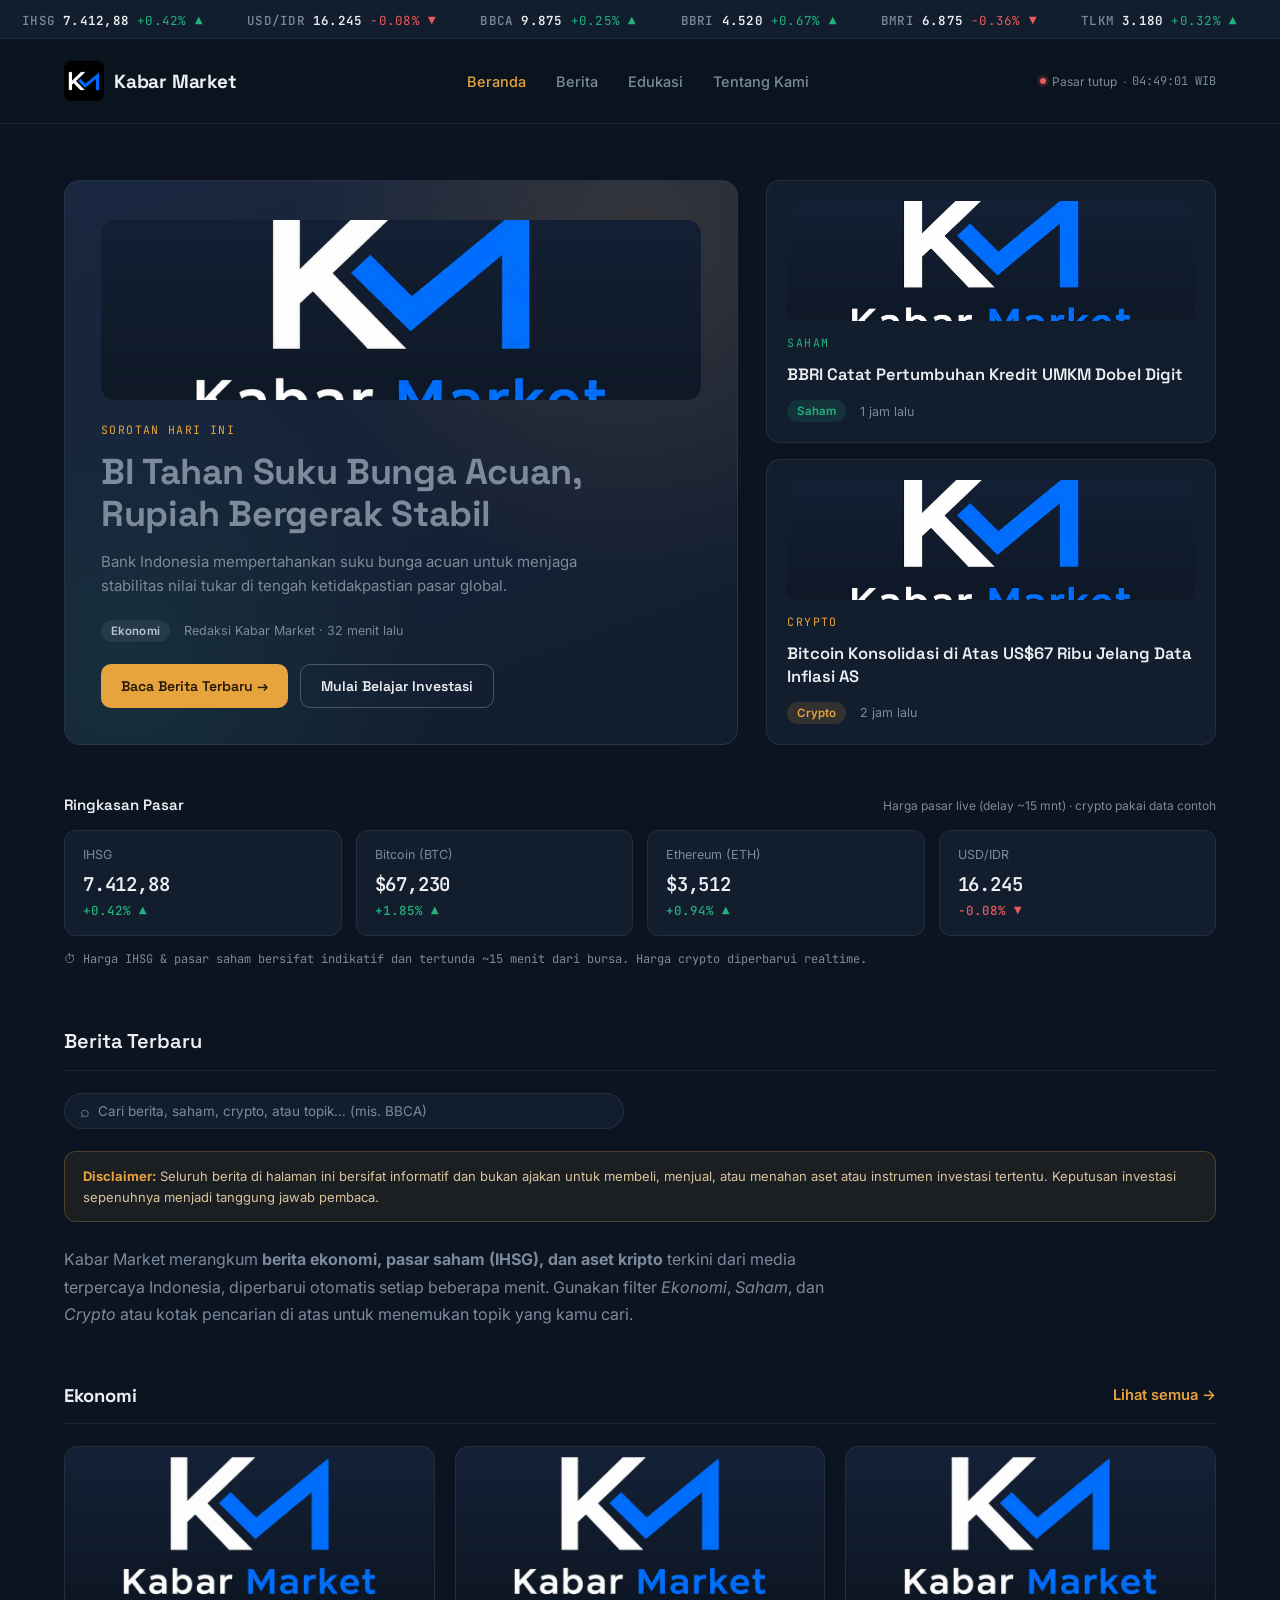
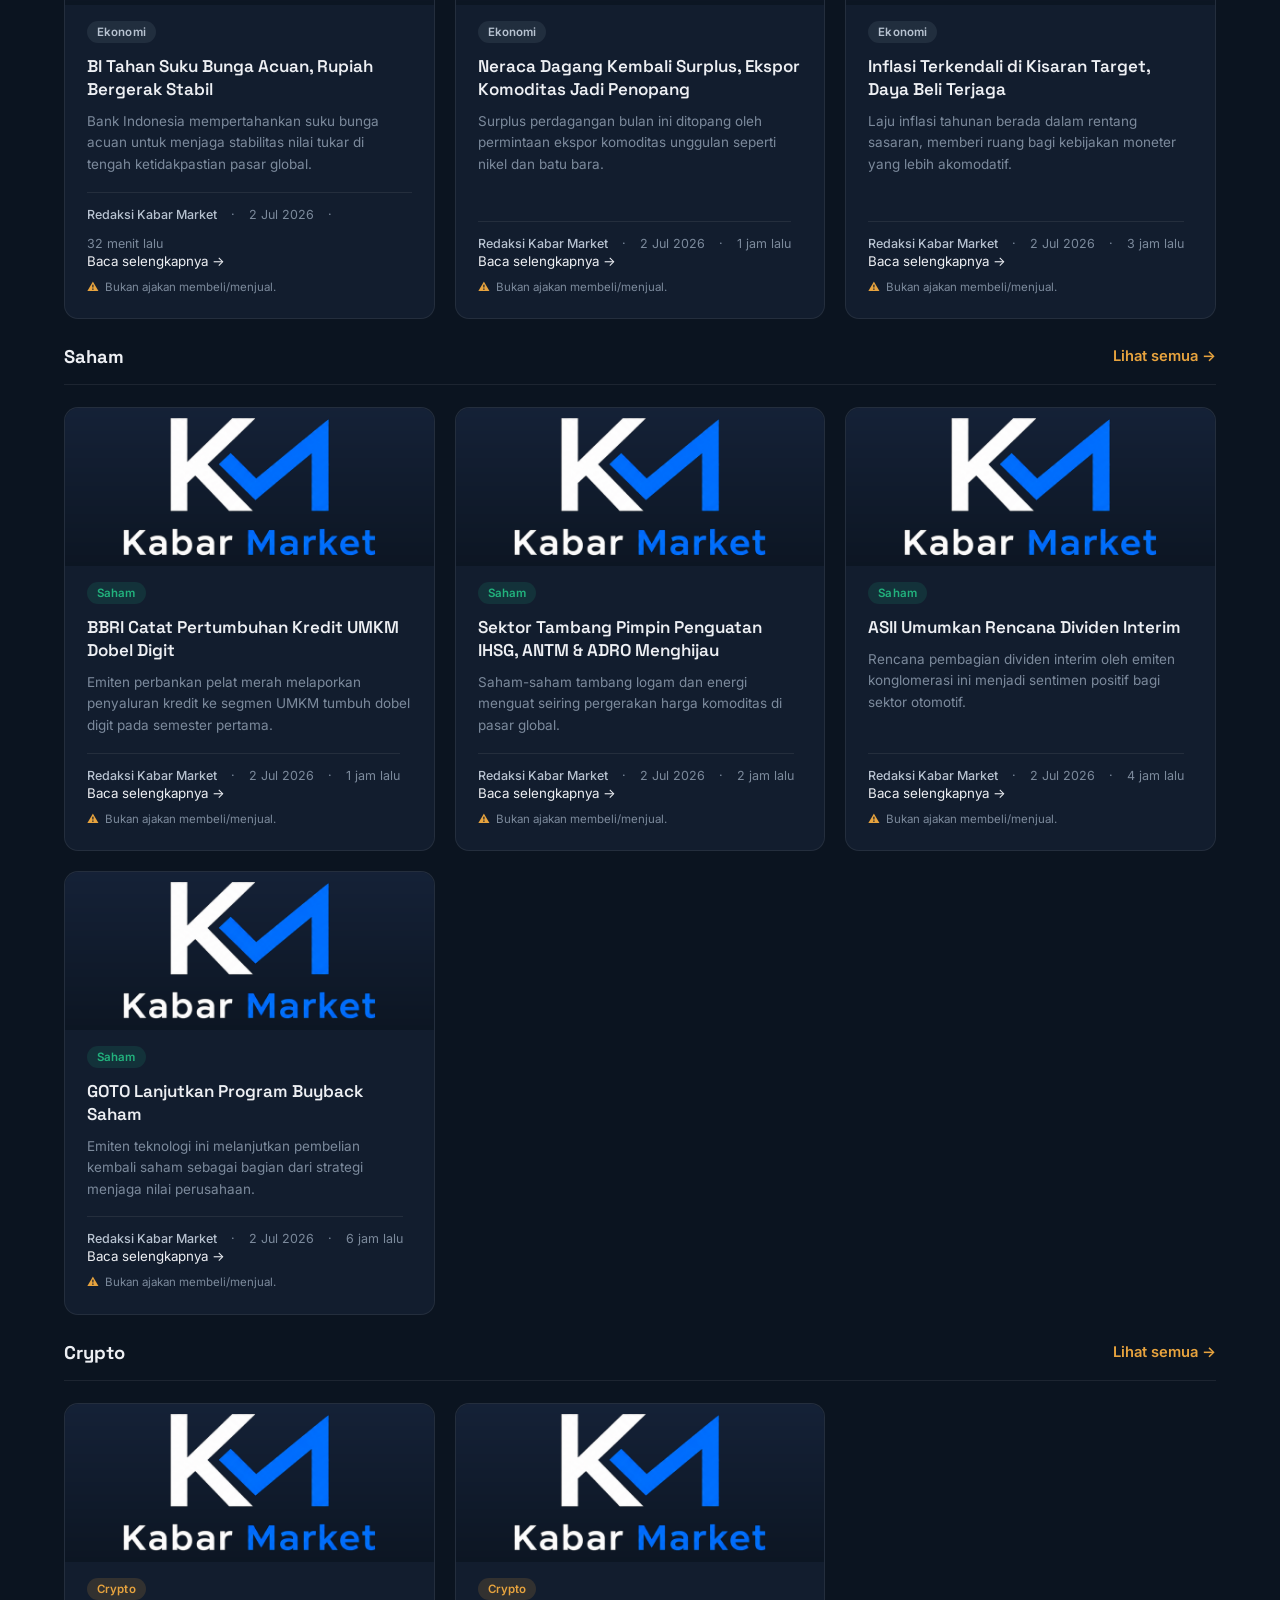
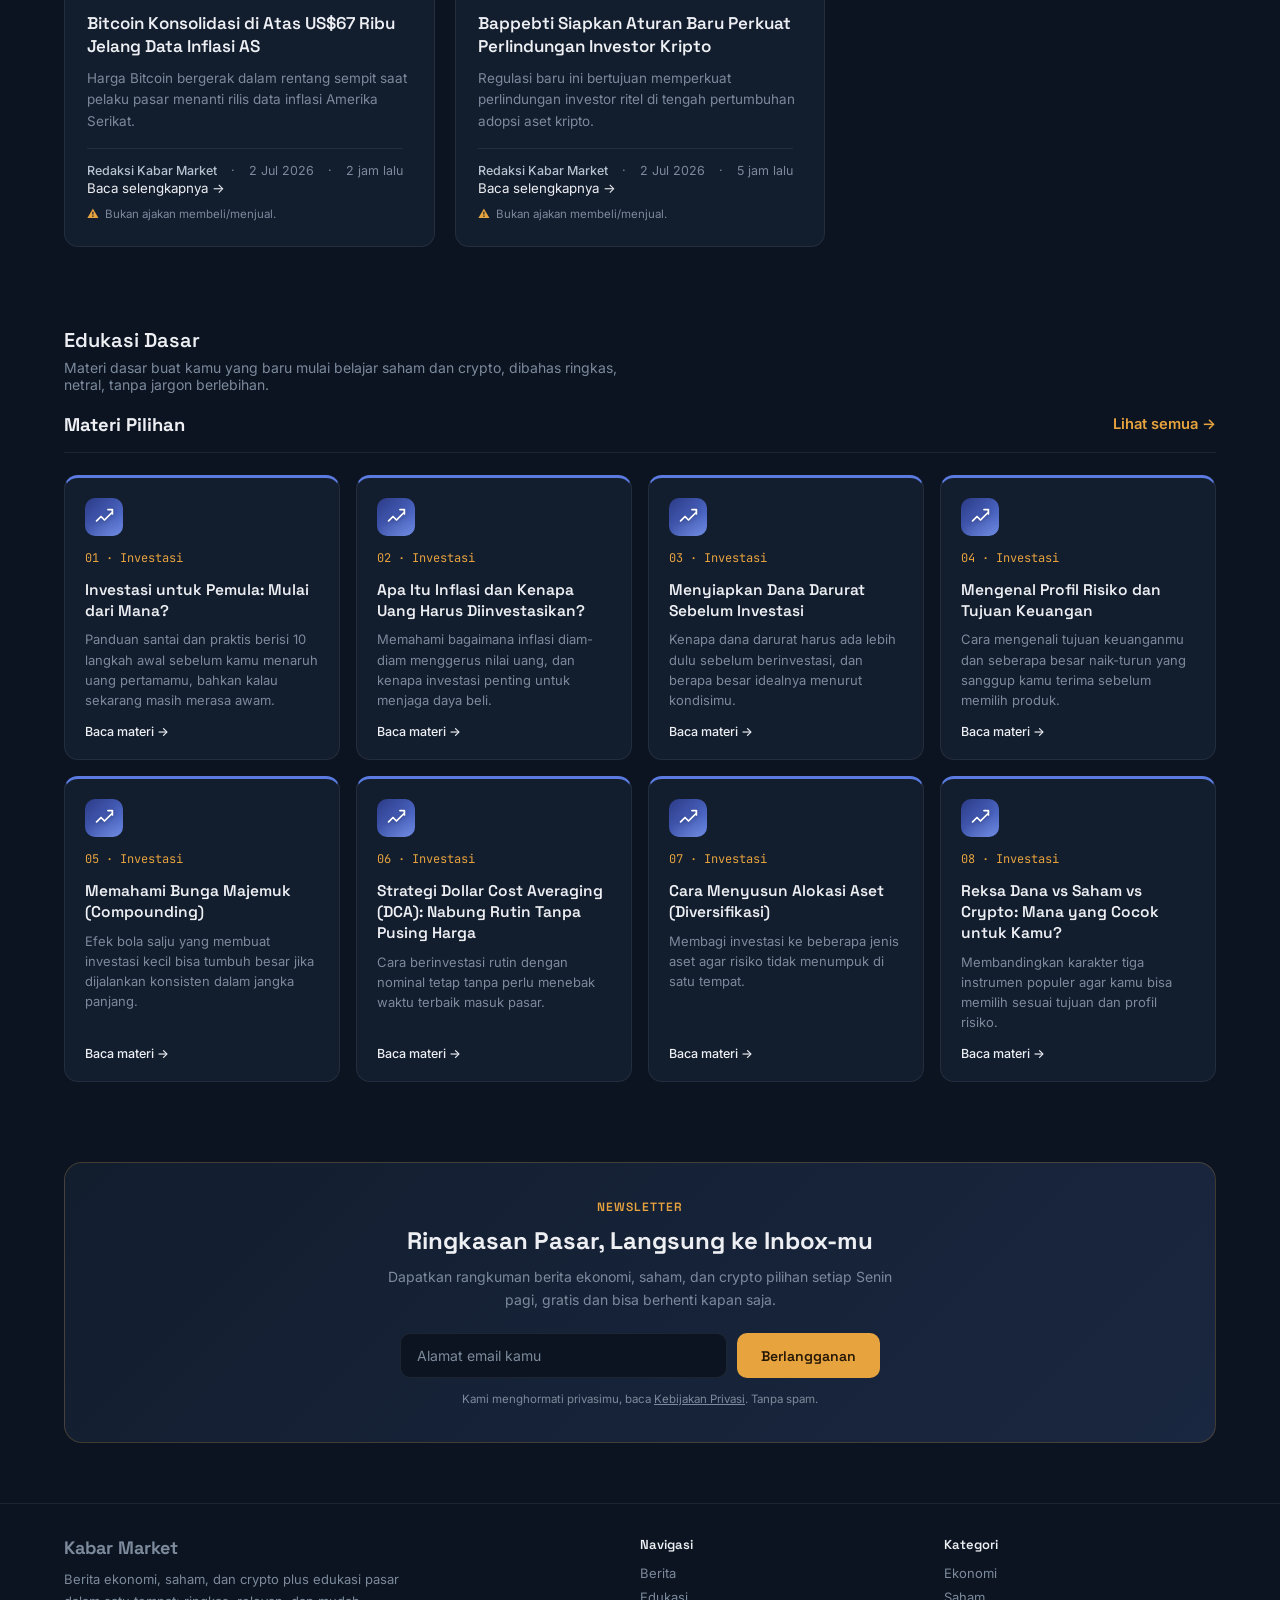
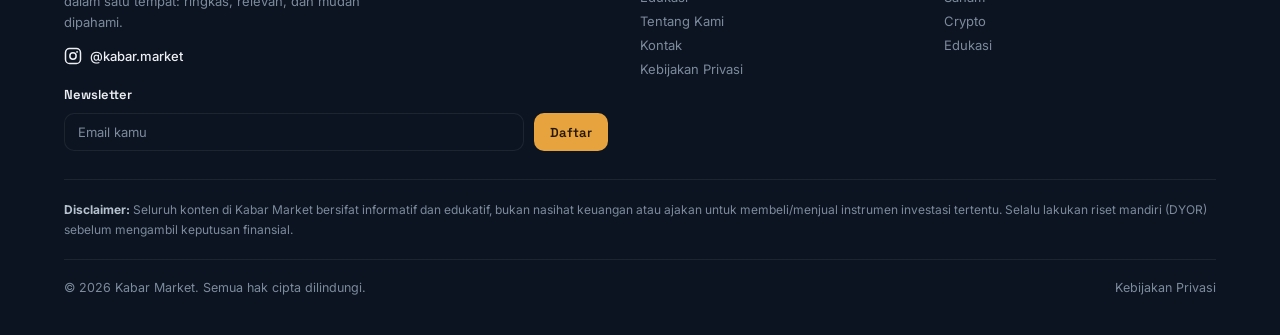
==== index.html @ 1f272394 "Add files via upload" ====
<!DOCTYPE html>
<html lang="id">
<head>
<meta charset="UTF-8">
<meta name="viewport" content="width=device-width, initial-scale=1.0">
<title>Kabar Market: Ekonomi, Saham & Crypto</title>
<meta name="description" content="Kabar Market menyajikan berita ekonomi, saham, dan crypto serta edukasi pasar secara ringkas, relevan, dan mudah dipahami dalam satu tempat.">
<meta name="author" content="Kabar Market">
<meta name="keywords" content="berita ekonomi, saham, crypto, IHSG, bitcoin, investasi, edukasi pasar">
<meta property="og:title" content="Kabar Market: Ekonomi, Saham & Crypto">
<meta property="og:description" content="Berita ekonomi, saham, dan crypto plus edukasi pasar yang ringkas dan mudah dipahami.">
<meta property="og:type" content="website">
<meta property="og:site_name" content="Kabar Market">
<meta property="og:locale" content="id_ID">
<meta property="og:url" content="https://kabarmarket.web.id/">
<meta property="og:image" content="https://kabarmarket.web.id/og-image.png">
<meta property="og:image:width" content="1200">
<meta property="og:image:height" content="630">
<meta property="og:image:alt" content="Kabar Market: Ekonomi, Saham & Crypto">
<meta name="twitter:card" content="summary_large_image">
<meta name="twitter:title" content="Kabar Market: Ekonomi, Saham & Crypto">
<meta name="twitter:description" content="Berita ekonomi, saham, dan crypto plus edukasi pasar yang ringkas dan mudah dipahami.">
<meta name="twitter:image" content="https://kabarmarket.web.id/og-image.png">
<meta name="theme-color" content="#0B1420">
<meta name="robots" content="index, follow">
<link rel="canonical" href="https://kabarmarket.web.id/">
<link rel="alternate" type="application/rss+xml" title="Kabar Market — Berita Ekonomi, Saham & Crypto" href="https://kabarmarket.web.id/feed.xml">
<link rel="apple-touch-icon" href="https://kabarmarket.web.id/logo-km.png?v=2">
<script type="application/ld+json">
{
  "@context": "https://schema.org",
  "@graph": [
    {
      "@type": "NewsMediaOrganization",
      "@id": "https://kabarmarket.web.id/#org",
      "name": "Kabar Market",
      "url": "https://kabarmarket.web.id/",
      "logo": {
        "@type": "ImageObject",
        "url": "https://kabarmarket.web.id/logo-km.png",
        "width": 512,
        "height": 512
      },
      "email": "kabarmarket1@gmail.com",
      "sameAs": ["https://www.instagram.com/kabar.market"]
    },
    {
      "@type": "WebSite",
      "@id": "https://kabarmarket.web.id/#website",
      "url": "https://kabarmarket.web.id/",
      "name": "Kabar Market",
      "description": "Berita ekonomi, saham, dan crypto serta edukasi pasar secara ringkas dan mudah dipahami.",
      "inLanguage": "id-ID",
      "publisher": { "@id": "https://kabarmarket.web.id/#org" },
      "potentialAction": {
        "@type": "SearchAction",
        "target": { "@type": "EntryPoint", "urlTemplate": "https://kabarmarket.web.id/?q={search_term_string}#berita" },
        "query-input": "required name=search_term_string"
      }
    }
  ]
}
</script>
<link rel="icon" type="image/png" href="[data-uri]">
<link rel="preconnect" href="https://fonts.googleapis.com">
<link href="https://fonts.googleapis.com/css2?family=Space+Grotesk:wght@500;600;700&family=Inter:wght@400;500;600;700&family=JetBrains+Mono:wght@400;500;600&display=swap" rel="stylesheet">
<link rel="stylesheet" href="assets/style.css">
</head>
<body>
<div class="ticker-wrap">
  <div class="ticker mono" id="tickerStrip"></div>
</div>

<header class="nav">
  <div class="brand">
    <img alt="Logo Kabar Market" src="assets/logo-header.png?v=2" width="40" height="40" decoding="async">
    Kabar Market
  </div>
    <nav class="links" id="navLinks">
    <a href="index.html" class="active">Beranda</a>
    <a href="berita.html">Berita</a>
    <a href="edukasi.html">Edukasi</a>
    <a href="tentang.html">Tentang Kami</a>
  </nav>
  <div class="time-badge" id="marketBadge"><span class="badge-status"><span class="live is-open" id="marketDot"></span><span id="marketLabel">Pasar buka</span></span><span class="badge-sep"> · </span><span id="clock" class="mono"></span></div>
  <button class="hamburger" id="hamburgerBtn" aria-label="Buka menu" aria-expanded="false"><span></span><span></span><span></span></button>
</header>

<section class="hero">
  <div class="hero-main">
    <div class="hero-main-click" id="heroMainClick">
      <h1 class="visually-hidden">Kabar Ekonomi, Saham &amp; Crypto Terkini</h1>
      <img id="heroMainImg" class="hero-main-img" alt="" style="display:none;">
      <span class="eyebrow">Sorotan Hari Ini</span>
      <p id="heroMainTitle" class="hero-lead">Rupiah Menguat Tipis, Investor Tunggu Sinyal Suku Bunga Acuan</p>
      <p id="heroMainDesc">Nilai tukar rupiah bergerak stabil menjelang pengumuman kebijakan moneter minggu depan, sementara pelaku pasar mulai memindahkan portofolio ke sektor perbankan dan energi.</p>
      <div class="meta-row">
        <span class="pill ekonomi" id="heroMainPill">Ekonomi</span>
        <span id="heroMainMeta">Oleh Redaksi Kabar Market · 4 menit baca</span>
      </div>
    </div>
    <div class="hero-cta">
      <a href="#berita" class="cta-primary">Baca Berita Terbaru →</a>
      <a href="#edukasi" class="cta-secondary">Mulai Belajar Investasi</a>
    </div>
  </div>
  <div class="hero-side">
    <div class="side-card" id="heroSide0">
      <img id="heroSide0Img" class="side-img" alt="" loading="lazy" decoding="async" style="display:none;">
      <div>
        <span class="eyebrow" id="heroSide0Eyebrow" style="color:var(--gain);">Saham</span>
        <h3 id="heroSide0Title">Emiten Perbankan Jumbo Catat Laba Bersih Naik 18% di Kuartal Ini</h3>
      </div>
      <div class="meta-row"><span class="pill saham" id="heroSide0Pill">Saham</span><span id="heroSide0Time">2 jam lalu</span></div>
    </div>
    <div class="side-card" id="heroSide1">
      <img id="heroSide1Img" class="side-img" alt="" loading="lazy" decoding="async" style="display:none;">
      <div>
        <span class="eyebrow" id="heroSide1Eyebrow">Crypto</span>
        <h3 id="heroSide1Title">Bitcoin Konsolidasi di Atas Level Psikologis, Altcoin Ikut Menghijau</h3>
      </div>
      <div class="meta-row"><span class="pill crypto" id="heroSide1Pill">Crypto</span><span id="heroSide1Time">5 jam lalu</span></div>
    </div>
  </div>
</section>


<section class="snapshot">
  <div class="snapshot-head">
    <h2>Ringkasan Pasar</h2>
    <span id="snapNote">Memuat harga terkini…</span>
  </div>
  <div class="snap-grid" id="snapGrid"></div>
  <p style="margin-top:14px; font-size:12px; color:var(--muted); font-family:'JetBrains Mono', monospace; line-height:1.5;">⏱ Harga IHSG &amp; pasar saham bersifat indikatif dan tertunda ~15 menit dari bursa. Harga crypto diperbarui realtime.</p>
</section>


<section class="news" id="berita">
  <div class="news-head"><h2>Berita Terbaru</h2></div>
  <div class="news-toolbar"><div class="search-wrap"><span class="search-ic" aria-hidden="true">⌕</span><input type="text" id="newsSearch" placeholder="Cari berita, saham, crypto, atau topik… (mis. BBCA)" aria-label="Cari berita"></div></div>
  <div class="disclaimer-banner">
    <b>Disclaimer:</b> Seluruh berita di halaman ini bersifat informatif dan bukan ajakan untuk membeli, menjual, atau menahan aset atau instrumen investasi tertentu. Keputusan investasi sepenuhnya menjadi tanggung jawab pembaca.
  </div>
  <p class="news-intro" style="color:var(--muted);max-width:760px;margin:0 0 18px;line-height:1.7;">Kabar Market merangkum <strong>berita ekonomi, pasar saham (IHSG), dan aset kripto</strong> terkini dari media terpercaya Indonesia, diperbarui otomatis setiap beberapa menit. Gunakan filter <em>Ekonomi</em>, <em>Saham</em>, dan <em>Crypto</em> atau kotak pencarian di atas untuk menemukan topik yang kamu cari.</p>
  <noscript>
    <div style="padding:16px;border:1px solid var(--ink-3);border-radius:12px;color:var(--muted);line-height:1.7;">
      Berita terbaru dimuat secara dinamis dan membutuhkan JavaScript. Untuk mengikuti update tanpa membuka situs, berlangganan <a href="https://kabarmarket.web.id/feed.xml" style="color:var(--gold);">RSS feed Kabar Market</a> atau newsletter kami. Kategori yang kami liput: Ekonomi, Saham, dan Crypto.
    </div>
  </noscript>
  <div id="homeSearchResults" class="news-grid" style="display:none"></div>
  <div class="pagination" id="homeSearchPager"></div>
  <div id="homePreviews">
  <div class="preview-sec">
    <div class="news-head"><h3>Ekonomi</h3><a class="see-all" href="ekonomi.html">Lihat semua →</a></div>
    <div class="news-grid" id="previewEkonomi"></div>
  </div>
  <div class="preview-sec">
    <div class="news-head"><h3>Saham</h3><a class="see-all" href="saham.html">Lihat semua →</a></div>
    <div class="news-grid" id="previewSaham"></div>
  </div>
  <div class="preview-sec">
    <div class="news-head"><h3>Crypto</h3><a class="see-all" href="crypto.html">Lihat semua →</a></div>
    <div class="news-grid" id="previewCrypto"></div>
  </div>
  </div>
</section>

<section class="edu" id="edukasi">
  <div class="edu-head"><h2>Edukasi Dasar</h2><p>Materi dasar buat kamu yang baru mulai belajar saham dan crypto, dibahas ringkas, netral, tanpa jargon berlebihan.</p></div>
  <div class="news-head"><h3>Materi Pilihan</h3><a class="see-all" href="edukasi.html">Lihat semua →</a></div>
  <div class="edu-grid" id="eduPreview"></div>
</section>

<section class="newsletter-sec" id="newsletter">
  <div class="nl-card">
    <div class="nl-eyebrow">Newsletter</div>
    <h2>Ringkasan Pasar, Langsung ke Inbox-mu</h2>
    <p class="nl-sub">Dapatkan rangkuman berita ekonomi, saham, dan crypto pilihan setiap Senin pagi, gratis dan bisa berhenti kapan saja.</p>
    <form class="nl-form" action="https://cda88ff4.sibforms.com/serve/[base64]" method="post" novalidate>
      <input type="text" name="email_address_check" value="" style="display:none" tabindex="-1" autocomplete="off">
      <input type="hidden" name="locale" value="en">
      <input class="nl-input" type="email" name="EMAIL" placeholder="Alamat email kamu" aria-label="Alamat email" required>
      <button class="nl-btn" type="submit">Berlangganan</button>
    </form>
    <div class="nl-msg" role="status"></div>
    <p class="nl-note">Kami menghormati privasimu, baca <a href="#" class="open-privacy" style="color:var(--muted);text-decoration:underline;">Kebijakan Privasi</a>. Tanpa spam.</p>
  </div>
</section>


<footer>
  <div class="footer-grid">
    <div class="footer-brand">
      <div class="footer-name">Kabar Market</div>
      <p>Berita ekonomi, saham, dan crypto plus edukasi pasar dalam satu tempat: ringkas, relevan, dan mudah dipahami.</p>
      <a href="https://instagram.com/kabar.market" target="_blank" rel="noopener" class="footer-ig" aria-label="Instagram Kabar Market">
        <svg viewBox="0 0 24 24" width="18" height="18" fill="none" stroke="currentColor" stroke-width="2" stroke-linecap="round" stroke-linejoin="round" aria-hidden="true">
          <rect x="2" y="2" width="20" height="20" rx="5.5"></rect>
          <circle cx="12" cy="12" r="4.2"></circle>
          <circle cx="17.4" cy="6.6" r="1.2" fill="currentColor" stroke="none"></circle>
        </svg>
        @kabar.market
      </a>
      <div class="footer-nl">
        <h4>Newsletter</h4>
        <form class="nl-form" action="https://cda88ff4.sibforms.com/serve/[base64]" method="post" novalidate>
      <input type="text" name="email_address_check" value="" style="display:none" tabindex="-1" autocomplete="off">
      <input type="hidden" name="locale" value="en">
          <input class="nl-input" type="email" name="EMAIL" placeholder="Email kamu" aria-label="Alamat email" required>
          <button class="nl-btn" type="submit">Daftar</button>
        </form>
        <div class="nl-msg" role="status"></div>
      </div>
    </div>
    <div class="footer-col">
      <h4>Navigasi</h4>
      <a href="index.html">Berita</a>
      <a href="edukasi.html">Edukasi</a>
      <a href="tentang.html">Tentang Kami</a>
      <a href="mailto:kabarmarket1@gmail.com">Kontak</a>
      <a href="#" class="open-privacy">Kebijakan Privasi</a>
    </div>
    <div class="footer-col">
      <h4>Kategori</h4>
      <a href="ekonomi.html">Ekonomi</a>
      <a href="saham.html">Saham</a>
      <a href="crypto.html">Crypto</a>
      <a href="edukasi.html">Edukasi</a>
    </div>
  </div>
  <div class="footer-disclaimer">
    <b>Disclaimer:</b> Seluruh konten di Kabar Market bersifat informatif dan edukatif, bukan nasihat keuangan atau ajakan untuk membeli/menjual instrumen investasi tertentu. Selalu lakukan riset mandiri (DYOR) sebelum mengambil keputusan finansial.
  </div>
  <div class="footer-bottom">
    <span>© 2026 Kabar Market. Semua hak cipta dilindungi.</span>
    <a href="#" class="open-privacy" style="color:var(--muted);text-decoration:none;">Kebijakan Privasi</a>
  </div>
</footer>

<div class="modal-overlay" id="newsModal">
  <div class="modal-box">
    <button class="modal-close" id="newsModalClose" aria-label="Tutup">✕</button>
    <span class="pill" id="newsModalPill"></span>
    <h2 id="newsModalTitle"></h2>
    <div class="news-modal-meta mono" id="newsModalMeta"></div>
    <img id="newsModalImg" class="news-modal-img" alt="" loading="lazy" decoding="async" style="display:none;">
    <div class="body-text" id="newsModalBody"></div>
    <div class="referral-box" id="newsModalReferral">
      <div class="label">Platform Terkait</div>
      <div class="partner-grid" id="newsPartnerGrid"></div>
      <div class="referral-note">Tautan afiliasi/referral, kami dapat memperoleh komisi jika kamu mendaftar. Bukan rekomendasi atau ajakan investasi.</div>
    </div>

    <div class="nl-modal">
      <div class="nl-title">📩 Suka artikel ini?</div>
      <div class="nl-desc">Berlangganan newsletter Kabar Market: ringkasan pasar pilihan tiap pekan, langsung ke email kamu.</div>
      <form class="nl-form" action="https://cda88ff4.sibforms.com/serve/[base64]" method="post" novalidate>
      <input type="text" name="email_address_check" value="" style="display:none" tabindex="-1" autocomplete="off">
      <input type="hidden" name="locale" value="en">
        <input class="nl-input" type="email" name="EMAIL" placeholder="Alamat email kamu" aria-label="Alamat email" required>
        <button class="nl-btn" type="submit">Berlangganan</button>
      </form>
      <div class="nl-msg" role="status"></div>
    </div>
    <div class="disclaimer-inline" style="margin-top:18px;">
      <span class="mark">⚠</span>
      <span>Berita ini bersifat informatif, bukan ajakan atau rekomendasi untuk membeli/menjual instrumen investasi tertentu.</span>
    </div>
  </div>
</div>


<div class="modal-overlay" id="eduModal">
  <div class="modal-box">
    <div id="eduModalBanner"></div>
    <button class="modal-close" id="eduModalClose" aria-label="Tutup">✕</button>
    <span class="pill" id="eduModalPill"></span>
    <h2 id="eduModalTitle"></h2>
    <div class="body-text" id="eduModalBody"></div>
    <div class="referral-box" id="eduModalReferral">
      <div class="label">Mulai Praktik</div>
      <p id="eduModalReferralText"></p>
      <div class="partner-grid" id="eduPartnerGrid"></div>
      <div class="referral-note">Tautan afiliasi/referral, kami dapat memperoleh komisi jika kamu mendaftar lewat tautan ini. Ini bukan rekomendasi maupun ajakan investasi.</div>
    </div>
    <div class="disclaimer-inline" style="margin-top:18px;">
      <span class="mark">⚠</span>
      <span>Konten ini adalah edukasi umum, bukan nasihat keuangan. Selalu lakukan riset mandiri (DYOR) sebelum mengambil keputusan finansial.</span>
    </div>
  </div>
</div>


<div class="modal-overlay" id="privacyModal">
  <div class="modal-box">
    <button class="modal-close" id="privacyModalClose" aria-label="Tutup">✕</button>
    <h2>Kebijakan Privasi</h2>
    <div class="body-text">
      <p style="color:var(--muted);font-size:13px;">Terakhir diperbarui: 2 Juli 2026</p>
      <p>Kabar Market ("kami") menghormati privasi Anda dan berkomitmen melindungi data pribadi Anda sesuai dengan <b>Undang-Undang Republik Indonesia No. 27 Tahun 2022 tentang Pelindungan Data Pribadi (UU PDP)</b> beserta peraturan pelaksananya. Kebijakan ini menjelaskan bagaimana kami mengumpulkan, menggunakan, menyimpan, dan melindungi informasi Anda saat mengakses situs Kabar Market.</p>

      <p><b>1. Data yang Kami Kumpulkan</b></p>
      <ul style="margin:6px 0 12px 18px;">
        <li><b>Data yang Anda berikan langsung:</b> alamat email (mis. saat berlangganan newsletter atau menghubungi kami) serta isi pesan yang Anda kirim.</li>
        <li><b>Data yang dikumpulkan otomatis:</b> alamat IP, jenis perangkat dan browser, sistem operasi, halaman yang dikunjungi, waktu kunjungan, serta data dari cookies dan teknologi serupa.</li>
      </ul>

      <p><b>2. Cookies dan Teknologi Pelacakan</b></p>
      <p>Situs ini menggunakan cookies untuk menjaga fungsi situs, menganalisis lalu lintas, dan menampilkan iklan yang relevan. Pihak ketiga, termasuk <b>Google</b>, dapat menggunakan cookies (seperti cookie DART) untuk menayangkan iklan berdasarkan kunjungan Anda ke situs ini maupun situs lain. Anda dapat menonaktifkan iklan yang dipersonalisasi melalui <a href="https://www.google.com/settings/ads" target="_blank" rel="noopener">Setelan Iklan Google</a>, atau mengatur dan menghapus cookies melalui pengaturan browser Anda.</p>

      <p><b>3. Layanan Pihak Ketiga</b></p>
      <ul style="margin:6px 0 12px 18px;">
        <li><b>Google AdSense</b>: untuk menayangkan iklan.</li>
        <li><b>Google Analytics</b>: untuk menganalisis penggunaan situs (jika diaktifkan).</li>
        <li><b>Mitra afiliasi/referral</b>: tautan ke platform seperti bursa atau aplikasi investasi; mereka memiliki kebijakan privasi masing-masing.</li>
      </ul>
      <p>Kami tidak mengontrol praktik privasi pihak ketiga tersebut dan menyarankan Anda membaca kebijakan privasi mereka.</p>

      <p><b>4. Tujuan dan Dasar Pemrosesan</b></p>
      <p>Kami memproses data untuk menyediakan dan meningkatkan layanan, mengirim newsletter yang Anda minta, menganalisis performa situs, serta menampilkan iklan. Dasar pemrosesan adalah persetujuan Anda dan/atau kepentingan sah kami sebagaimana diatur dalam UU PDP.</p>

      <p><b>5. Hak Anda sebagai Pemilik Data Pribadi</b></p>
      <p>Sesuai UU PDP, Anda berhak untuk: memperoleh informasi dan akses atas data Anda; memperbaiki data yang tidak akurat; menghapus data ("hak untuk dilupakan"); menarik persetujuan; mengajukan keberatan atas pemrosesan tertentu; serta membatasi pemrosesan. Untuk menggunakan hak ini, silakan hubungi kami melalui kontak di bawah.</p>

      <p><b>6. Penyimpanan dan Keamanan Data</b></p>
      <p>Kami menyimpan data hanya selama diperlukan untuk tujuan yang dijelaskan atau sesuai kewajiban hukum, serta menerapkan langkah keamanan yang wajar untuk melindungi data dari akses maupun penyalahgunaan yang tidak sah.</p>

      <p><b>7. Privasi Anak</b></p>
      <p>Situs ini tidak ditujukan bagi anak di bawah 18 tahun. Kami tidak dengan sengaja mengumpulkan data pribadi anak tanpa persetujuan orang tua atau wali sebagaimana diatur UU PDP.</p>

      <p><b>8. Perubahan Kebijakan</b></p>
      <p>Kami dapat memperbarui kebijakan ini sewaktu-waktu. Perubahan akan ditampilkan pada halaman ini disertai tanggal pembaruan terbaru.</p>

      <p><b>9. Hubungi Kami</b></p>
      <p>Untuk pertanyaan atau permintaan terkait data pribadi, hubungi kami di <a href="mailto:kabarmarket1@gmail.com">kabarmarket1@gmail.com</a> atau Instagram <a href="https://instagram.com/kabar.market" target="_blank" rel="noopener">@kabar.market</a>.</p>
    </div>
  </div>
</div>


<script>window.KM_PAGE = {home:true};</script>
<script src="assets/app.js" defer></script>
</body>
</html>
---- assets/style.css ----
:root{
    --ink:#0B1420;
    --ink-2:#121D2E;
    --ink-3:#1A2740;
    --paper:#EDEFF3;
    --muted:#7C8A9C;
    --gain:#22B27D;
    --loss:#EA5B5B;
    --gold:#E7A33E;
    --line: rgba(237,239,243,0.08);
  }
  *{box-sizing:border-box; margin:0; padding:0;}
  html{scroll-behavior:smooth;}
  body{
    background:var(--ink);
    color:var(--paper);
    font-family:'Inter', sans-serif;
    -webkit-font-smoothing:antialiased;
  }
  .mono{font-family:'JetBrains Mono', monospace;}
  .display{font-family:'Space Grotesk', sans-serif;}

  /* ===== TICKER ===== */
  .ticker-wrap{
    background:var(--ink-2);
    border-bottom:1px solid var(--line);
    overflow:hidden;
    white-space:nowrap;
    padding:9px 0;
  }
  .ticker{
    display:inline-flex;
    animation: scroll-left 32s linear infinite;
  }
  .ticker-wrap:hover .ticker{ animation-play-state: paused; }
  @keyframes scroll-left{
    0%{ transform: translateX(0); }
    100%{ transform: translateX(-50%); }
  }
  .tick{
    display:inline-flex;
    align-items:center;
    gap:8px;
    padding:0 22px;
    font-size:12.5px;
    letter-spacing:0.02em;
  }
  .tick .name{ color:var(--muted); font-weight:500;}
  .tick .val{ font-weight:600; }
  .up{ color:var(--gain); }
  .down{ color:var(--loss); }

  /* ===== NAV ===== */
  header.nav{
    display:flex;
    align-items:center;
    justify-content:space-between;
    padding:22px clamp(20px, 5vw, 64px);
    border-bottom:1px solid var(--line);
    position:sticky; top:0;
    background:rgba(11,20,32,0.9);
    backdrop-filter:blur(10px);
    z-index:50;
  }
  .brand{
    display:flex; align-items:center; gap:10px;
    font-family:'Space Grotesk', sans-serif;
    font-weight:700;
    font-size:19px;
    letter-spacing:-0.01em;
  }
  .brand img{
    height:40px; width:40px;
    object-fit:contain;
    background:#000;
    border-radius:8px;
    padding:0;
    display:block;
  }
  nav.links{ display:flex; gap:30px; }
  nav.links a{
    color:var(--muted);
    text-decoration:none;
    font-size:14.5px;
    font-weight:500;
    transition:color .15s ease;
    position:relative;
  }
  nav.links a:hover, nav.links a:focus-visible{ color:var(--paper); }
  nav.links a::after{
    content:''; position:absolute; left:0; bottom:-6px;
    width:0; height:1.5px; background:var(--gold);
    transition:width .2s ease;
  }
  nav.links a:hover::after{ width:100%; }
  .time-badge{
    font-size:12px; color:var(--muted);
    display:flex; align-items:center; gap:6px;
  }
  .badge-status{ display:inline-flex; align-items:center; gap:6px; }
  .time-badge span.live{
    width:6px;height:6px;border-radius:50%;background:var(--gain);
    box-shadow:0 0 0 3px rgba(34,178,125,0.18);
    animation:pulse 1.8s ease-in-out infinite;
  }
  @keyframes pulse{ 0%,100%{opacity:1;} 50%{opacity:0.35;} }
  .time-badge span.live.is-open{ background:var(--gain); box-shadow:0 0 0 3px rgba(34,178,125,0.18); }
  .time-badge span.live.is-break{ background:var(--gold); box-shadow:0 0 0 3px rgba(231,163,62,0.18); }
  .time-badge span.live.is-closed{ background:var(--loss); box-shadow:0 0 0 3px rgba(234,91,91,0.18); animation:none; }
  .hamburger{
    display:none;
    flex-direction:column; justify-content:center; gap:5px;
    width:40px; height:40px; padding:9px 8px;
    background:transparent; border:1px solid var(--line); cursor:pointer;
    border-radius:9px; margin-left:4px; flex:none;
  }
  .hamburger span{ display:block; width:22px; height:2px; background:var(--paper); border-radius:2px; transition:transform .25s ease, opacity .2s ease; }
  .hamburger.open span:nth-child(1){ transform:translateY(7px) rotate(45deg); }
  .hamburger.open span:nth-child(2){ opacity:0; }
  .hamburger.open span:nth-child(3){ transform:translateY(-7px) rotate(-45deg); }
  @media (max-width:900px){
    .nav{ padding:14px 18px; flex-wrap:wrap; row-gap:0; }
    .brand{ font-size:15px; gap:8px; }
    .brand img{ height:34px; width:34px; }
    nav.links{
      order:1; flex-basis:100%; width:100%;
      flex-direction:column; gap:0; margin-top:0;
      max-height:0; overflow:hidden; opacity:0;
      transition:max-height .28s ease, opacity .2s ease, margin-top .28s ease;
    }
    nav.links.open{ max-height:380px; opacity:1; margin-top:12px; padding-top:6px; border-top:1px solid var(--line); }
    nav.links a{ padding:13px 2px; font-size:15px; border-bottom:1px solid var(--line); }
    nav.links a:last-child{ border-bottom:none; }
    nav.links a::after{ display:none; }
    .time-badge{ flex:1; flex-direction:column; align-items:center; justify-content:center; gap:1px; font-size:11px; line-height:1.25; }
    .time-badge .badge-sep{ display:none; }
    .hamburger{ display:flex; }
  }

  /* ===== HERO ===== */
  .hero{
    padding:56px clamp(20px, 5vw, 64px) 40px;
    display:grid;
    grid-template-columns: 1.5fr 1fr;
    gap:28px;
  }
  .eyebrow{
    font-family:'JetBrains Mono', monospace;
    font-size:11.5px;
    color:var(--gold);
    letter-spacing:0.12em;
    text-transform:uppercase;
    margin-bottom:14px;
    display:block;
  }
  .hero-main{
    background:linear-gradient(160deg, var(--ink-3), var(--ink-2));
    border:1px solid var(--line);
    border-radius:16px;
    padding:36px;
    display:flex; flex-direction:column; justify-content:flex-end;
    min-height:360px;
    position:relative;
    overflow:hidden;
  }
  .hero-main::before{
    content:'';
    position:absolute; inset:0;
    background:
      radial-gradient(circle at 85% 10%, rgba(231,163,62,0.14), transparent 45%),
      radial-gradient(circle at 10% 90%, rgba(34,178,125,0.10), transparent 40%);
    pointer-events:none;
  }
  .hero-main-img{ width:100%; height:180px; object-fit:cover; border-radius:14px; margin-bottom:22px; position:relative; z-index:1; display:block; background:var(--ink-3); }
  .hero-main h1{
    font-family:'Space Grotesk', sans-serif;
    font-size:clamp(26px, 3vw, 36px);
    font-weight:700;
    line-height:1.18;
    letter-spacing:-0.01em;
    max-width:560px;
    position:relative;
  }
  .hero-main p{
    color:var(--muted);
    margin-top:14px;
    max-width:520px;
    font-size:15px;
    line-height:1.6;
    position:relative;
  }
  .meta-row{
    margin-top:22px;
    display:flex; align-items:center; gap:14px;
    font-size:12.5px;
    color:var(--muted);
    position:relative;
  }
  .pill{
    display:inline-flex; align-items:center;
    padding:4px 10px;
    border-radius:100px;
    font-size:11.5px;
    font-weight:600;
    letter-spacing:0.01em;
  }
  .pill.ekonomi{ background:rgba(124,138,156,0.15); color:#B7C2D0; }
  .pill.saham{ background:rgba(34,178,125,0.14); color:var(--gain); }
  .pill.crypto{ background:rgba(231,163,62,0.15); color:var(--gold); }
  .pill.investasi{ background:rgba(120,150,240,0.16); color:#9db4f0; }
  .hero-main-click{ cursor:pointer; }
  .hero-main-click h1{ transition:color .15s ease; }
  .hero-main-click:hover h1{ color:var(--gold); }
  .edu-tools{ display:flex; align-items:center; justify-content:space-between; gap:14px; flex-wrap:wrap; margin-bottom:18px; }

  .hero-side{ display:flex; flex-direction:column; gap:16px; }
  .side-card{
    background:var(--ink-2);
    border:1px solid var(--line);
    border-radius:14px;
    padding:20px;
    flex:1;
    display:flex; flex-direction:column; justify-content:space-between;
    transition:border-color .15s ease, transform .15s ease;
  }
  .side-img{ width:100%; height:120px; object-fit:cover; border-radius:10px; margin-bottom:14px; display:block; background:var(--ink-3); }
  .side-card:hover{ border-color:rgba(231,163,62,0.35); transform:translateY(-2px); }
  .side-card h3{
    font-family:'Space Grotesk', sans-serif;
    font-size:16.5px;
    font-weight:600;
    line-height:1.35;
    margin-top:10px;
  }
  .side-card .meta-row{ margin-top:14px; }

  /* ===== MARKET SNAPSHOT ===== */
  .snapshot{
    padding:10px clamp(20px, 5vw, 64px) 50px;
  }
  .snapshot-head{
    display:flex; align-items:baseline; justify-content:space-between;
    margin-bottom:16px;
  }
  .snapshot-head h2{
    font-family:'Space Grotesk', sans-serif;
    font-size:15px; font-weight:600; color:var(--paper);
  }
  .snapshot-head span{ font-size:12px; color:var(--muted); }
  .snap-grid{
    display:grid;
    grid-template-columns:repeat(4, 1fr);
    gap:14px;
  }
  .snap-card{
    background:var(--ink-2);
    border:1px solid var(--line);
    border-radius:12px;
    padding:16px 18px;
  }
  .snap-card .label{ font-size:12.5px; color:var(--muted); margin-bottom:10px; }
  .snap-card .value{ font-size:19px; font-weight:600; letter-spacing:-0.01em; }
  .snap-card .change{ font-size:12.5px; margin-top:5px; font-weight:500; }

  /* ===== NEWS SECTION ===== */
  .news{
    padding:10px clamp(20px, 5vw, 64px) 70px;
  }
  .news-head{
    display:flex; align-items:center; justify-content:space-between;
    margin-bottom:22px;
    border-bottom:1px solid var(--line);
    padding-bottom:16px;
  }
  .news-head h2{
    font-family:'Space Grotesk', sans-serif;
    font-size:20px; font-weight:600;
  }
  .filters{ display:flex; gap:8px; }
  .filter-btn{
    background:transparent;
    border:1px solid var(--line);
    color:var(--muted);
    padding:7px 14px;
    border-radius:100px;
    font-size:13px;
    font-weight:500;
    cursor:pointer;
    transition:all .15s ease;
    font-family:'Inter', sans-serif;
  }
  .filter-btn:hover{ color:var(--paper); border-color:rgba(237,239,243,0.25); }
  .filter-btn.active{
    background:var(--paper); color:var(--ink); border-color:var(--paper);
  }
  .news-grid{
    display:grid;
    grid-template-columns:repeat(3, 1fr);
    gap:20px;
  }
  .card{
    background:var(--ink-2);
    border:1px solid var(--line);
    border-radius:14px;
    padding:22px;
    display:flex; flex-direction:column;
    transition:transform .15s ease, border-color .15s ease;
    cursor:default;
    position:relative;
  }
  .card:hover{ transform:translateY(-3px); border-color:rgba(237,239,243,0.18); }
  .card.is-popular{ border-color:rgba(231,163,62,0.45); }
  .popular-badge{
    position:absolute; top:12px; right:12px; z-index:2;
    display:inline-flex; align-items:center; gap:4px;
    background:linear-gradient(135deg,#9c6416,#e7a33e); color:#0B1420;
    font-size:11px; font-weight:700; padding:4px 9px; border-radius:999px;
    font-family:'Space Grotesk', sans-serif; box-shadow:0 2px 8px rgba(0,0,0,0.35);
  }
  .card h3{
    font-family:'Space Grotesk', sans-serif;
    font-size:17px; font-weight:600; line-height:1.35;
    margin:12px 0 10px;
  }
  .card p{ color:var(--muted); font-size:13.5px; line-height:1.6; flex:1; }
  .card-img{ width:calc(100% + 44px); margin:-22px -22px 16px; height:158px; object-fit:cover; border-radius:14px 14px 0 0; display:block; background:var(--ink-3); }
  .news-modal-img{ width:100%; max-height:280px; object-fit:cover; border-radius:12px; margin:14px 0 2px; display:block; background:var(--ink-3); }
  .card .meta-row{ margin-top:16px; padding-top:14px; border-top:1px solid var(--line); }

  /* ===== DISCLAIMER ===== */
  .disclaimer-inline{
    margin-top:10px;
    font-size:11.5px;
    color:var(--muted);
    line-height:1.5;
    display:flex;
    gap:6px;
  }
  .disclaimer-inline .mark{ color:var(--gold); font-weight:600; }
  .disclaimer-banner{
    background:rgba(231,163,62,0.08);
    border:1px solid rgba(231,163,62,0.25);
    border-radius:12px;
    padding:14px 18px;
    font-size:13px;
    color:#D9C4A0;
    line-height:1.6;
    margin-bottom:24px;
  }
  .disclaimer-banner b{ color:var(--gold); }

  /* ===== EDUKASI SECTION ===== */
  .edu{
    padding:10px clamp(20px, 5vw, 64px) 70px;
  }
  .edu-head{
    margin-bottom:20px;
  }
  .edu-head h2{
    font-family:'Space Grotesk', sans-serif;
    font-size:20px; font-weight:600; margin-bottom:6px;
  }
  .edu-head p{ color:var(--muted); font-size:14px; max-width:560px; }
  .edu-grid{
    display:grid;
    grid-template-columns:repeat(4, 1fr);
    gap:16px;
  }
  .edu-card{
    background:var(--ink-2);
    border:1px solid var(--line);
    border-radius:14px;
    padding:20px;
    cursor:pointer;
    display:flex; flex-direction:column;
    transition:transform .15s ease, border-color .15s ease;
    text-align:left;
    font-family:inherit;
    color:inherit;
  }
  .edu-card:hover, .edu-card:focus-visible{
    transform:translateY(-3px);
    border-color:rgba(231,163,62,0.35);
    outline:none;
  }
  .edu-num{
    font-family:'JetBrains Mono', monospace;
    font-size:12px;
    color:var(--gold);
    margin-bottom:14px;
  }
  .edu-card h3{
    font-family:'Space Grotesk', sans-serif;
    font-size:15.5px; font-weight:600; line-height:1.35;
    margin-bottom:8px;
  }
  .edu-card p{ color:var(--muted); font-size:13px; line-height:1.55; flex:1; }
  .edu-card .read-more{
    margin-top:14px; font-size:12.5px; color:var(--paper);
    display:flex; align-items:center; gap:5px; font-weight:500;
  }

  .edu-chip{ width:38px; height:38px; border-radius:10px; display:inline-flex; align-items:center; justify-content:center; margin-bottom:14px; position:relative; overflow:hidden; }
  .edu-chip::after{ content:''; position:absolute; inset:0; background:radial-gradient(circle at 80% 130%, rgba(255,255,255,0.18), transparent 60%); }
  .edu-chip svg{ width:21px; height:21px; z-index:2; filter:drop-shadow(0 1px 2px rgba(0,0,0,0.3)); }
  .edu-chip.investasi{ background:linear-gradient(135deg,#2b3a86,#5b7be0); }
  .edu-chip.saham{ background:linear-gradient(135deg,#0e6b4c,#22b27d); }
  .edu-chip.crypto{ background:linear-gradient(135deg,#9c6416,#e7a33e); }
  .edu-card{ border-top:3px solid transparent; }
  .edu-card.investasi{ border-top-color:#5b7be0; }
  .edu-card.saham{ border-top-color:#22b27d; }
  .edu-card.crypto{ border-top-color:#e7a33e; }
  .edu-modal-head{ display:flex; align-items:center; margin-bottom:6px; }
  .edu-modal-chip{ width:44px; height:44px; border-radius:11px; display:inline-flex; align-items:center; justify-content:center; position:relative; overflow:hidden; flex-shrink:0; }
  .edu-modal-chip::after{ content:''; position:absolute; inset:0; background:radial-gradient(circle at 80% 130%, rgba(255,255,255,0.18), transparent 60%); }
  .edu-modal-chip svg{ width:25px; height:25px; z-index:2; filter:drop-shadow(0 1px 2px rgba(0,0,0,0.3)); }
  .edu-modal-chip.investasi{ background:linear-gradient(135deg,#2b3a86,#5b7be0); }
  .edu-modal-chip.saham{ background:linear-gradient(135deg,#0e6b4c,#22b27d); }
  .edu-modal-chip.crypto{ background:linear-gradient(135deg,#9c6416,#e7a33e); }

  /* ===== MODAL ===== */
  .modal-overlay{
    display:none;
    position:fixed; inset:0;
    background:rgba(5,9,15,0.75);
    backdrop-filter:blur(4px);
    z-index:100;
    align-items:flex-start;
    justify-content:center;
    padding:60px 20px;
    overflow-y:auto;
  }
  .modal-overlay.open{ display:flex; }
  .modal-box{
    background:var(--ink-2);
    border:1px solid var(--line);
    border-radius:16px;
    max-width:640px;
    width:100%;
    padding:36px;
    position:relative;
  }
  .modal-close{
    position:absolute; top:20px; right:20px;
    background:transparent; border:1px solid var(--line);
    color:var(--muted); width:32px; height:32px; border-radius:50%;
    cursor:pointer; font-size:16px;
    display:flex; align-items:center; justify-content:center;
    transition:all .15s ease;
  }
  .modal-close:hover{ color:var(--paper); border-color:rgba(237,239,243,0.3); }
  .modal-box h2{
    font-family:'Space Grotesk', sans-serif;
    font-size:22px; font-weight:700; line-height:1.3;
    margin:6px 40px 16px 0;
  }
  .modal-box .body-text p{
    color:#C7CEDA; font-size:14.5px; line-height:1.75; margin-bottom:14px;
  }
  .referral-box{
    margin-top:22px;
    background:rgba(34,178,125,0.07);
    border:1px solid rgba(34,178,125,0.25);
    border-radius:12px;
    padding:18px;
  }
  .referral-box .label{
    font-size:11.5px; color:var(--gain); font-weight:600;
    letter-spacing:0.04em; text-transform:uppercase; margin-bottom:6px;
  }
  .referral-box p{ font-size:13px; color:var(--muted); margin-bottom:12px; line-height:1.55; }
  .referral-btn{
    display:inline-flex; align-items:center; gap:6px;
    background:var(--gain); color:#08140F;
    padding:10px 18px; border-radius:9px;
    font-size:13.5px; font-weight:600;
    text-decoration:none;
  }
  .referral-note{
    font-size:11px; color:var(--muted); margin-top:8px; font-style:italic;
  }

  /* ===== TENTANG KAMI ===== */
  .about{
    padding:10px clamp(20px, 5vw, 64px) 70px;
  }
  .about-head{ margin-bottom:28px; }
  .about-head h2{
    font-family:'Space Grotesk', sans-serif;
    font-size:22px; font-weight:700; margin-bottom:10px;
  }
  .about-head p{ color:var(--muted); font-size:15px; line-height:1.7; max-width:640px; }
  .about-grid{
    display:grid;
    grid-template-columns:repeat(2, 1fr);
    gap:16px;
    margin-bottom:20px;
  }
  .about-card{
    background:var(--ink-2);
    border:1px solid var(--line);
    border-radius:14px;
    padding:24px;
  }
  .about-card .eyebrow{ margin-bottom:12px; }
  .about-card h3{
    font-family:'Space Grotesk', sans-serif;
    font-size:16.5px; font-weight:600; margin-bottom:10px;
  }
  .about-card p{ color:var(--muted); font-size:14px; line-height:1.7; }
  .contact-card{
    background:linear-gradient(160deg, var(--ink-3), var(--ink-2));
    border:1px solid var(--line);
    border-radius:14px;
    padding:24px;
    display:flex; align-items:center; justify-content:space-between;
    flex-wrap:wrap; gap:16px;
  }
  .contact-card h3{
    font-family:'Space Grotesk', sans-serif;
    font-size:16.5px; font-weight:600; margin-bottom:6px;
  }
  .contact-card p{ color:var(--muted); font-size:13.5px; }
  .contact-btn{
    display:inline-flex; align-items:center; gap:8px;
    background:var(--gold); color:#241705;
    padding:11px 20px; border-radius:9px;
    font-size:13.5px; font-weight:600;
    text-decoration:none;
    font-family:'JetBrains Mono', monospace;
  }
  @media(max-width:900px){
    .about-grid{ grid-template-columns:1fr; }
  }

  /* ===== FOOTER ===== */
  footer{
    padding:32px clamp(20px, 5vw, 64px) 40px;
    border-top:1px solid var(--line);
    display:flex; justify-content:space-between; align-items:center;
    color:var(--muted); font-size:12.5px;
  }

  @media(max-width:900px){
    .hero{ grid-template-columns:1fr; }
    .snap-grid{ grid-template-columns:repeat(2,1fr); }
    .news-grid{ grid-template-columns:1fr; }
    .edu-grid{ grid-template-columns:1fr; }
    .news-head{ flex-direction:column; align-items:flex-start; gap:14px; }
    .modal-box{ padding:26px; }
  }

  /* ===== TABLET (641–900px) ===== */
  @media (min-width:641px) and (max-width:900px){
    .hero{ padding-top:44px; gap:20px; }
    .hero-main{ min-height:300px; padding:32px; }
    .hero-side{ flex-direction:row; gap:16px; }
    .hero-side .side-card{ flex:1 1 0; }
    .snap-grid{ grid-template-columns:repeat(2,1fr); }
    .news-grid{ grid-template-columns:repeat(2,1fr); }
    .edu-grid{ grid-template-columns:repeat(2,1fr); }
  }

  /* ===== HERO CTA ===== */
  .hero-cta{ margin-top:22px; display:flex; gap:12px; flex-wrap:wrap; position:relative; }
  .cta-primary, .cta-secondary{
    display:inline-flex; align-items:center; gap:6px;
    padding:12px 20px; border-radius:10px;
    font-size:14px; font-weight:600; text-decoration:none;
    font-family:'Space Grotesk', sans-serif;
    transition:transform .15s ease, background .15s ease, border-color .15s ease, color .15s ease;
  }
  .cta-primary{ background:var(--gold); color:#241705; }
  .cta-primary:hover{ transform:translateY(-2px); background:#f0b355; }
  .cta-secondary{ background:transparent; color:var(--paper); border:1px solid rgba(237,239,243,0.25); }
  .cta-secondary:hover{ border-color:var(--gold); color:var(--gold); }

  /* ===== NEWS TOOLS / SEARCH ===== */
  .news-tools{ display:flex; align-items:center; gap:14px; flex-wrap:wrap; }
  .search-wrap{
    display:flex; align-items:center; gap:8px;
    background:var(--ink-2); border:1px solid var(--line);
    border-radius:100px; padding:9px 15px; min-width:220px;
    transition:border-color .15s ease;
  }
  .search-wrap:focus-within{ border-color:rgba(231,163,62,0.5); }
  .search-ic{ color:var(--muted); font-size:16px; line-height:1; }
  .search-wrap input{
    background:transparent; border:none; outline:none;
    color:var(--paper); font-size:13.5px; font-family:'Inter', sans-serif; width:100%;
  }
  .search-wrap input::placeholder{ color:var(--muted); }
  .card-meta{ flex-wrap:wrap; }
  .card-source{ color:#B7C2D0; font-weight:500; }
  .no-result{ color:var(--muted); font-size:14px; padding:24px 0; grid-column:1 / -1; text-align:center; }
  /* ===== NEWSLETTER ===== */
  .newsletter-sec{ padding:10px clamp(20px, 5vw, 64px) 60px; }
  .nl-card{ background:linear-gradient(135deg, var(--ink-2), var(--ink-3)); border:1px solid rgba(231,163,62,0.22); border-radius:18px; padding:36px clamp(22px, 4vw, 48px); text-align:center; }
  .nl-eyebrow{ font-family:'Space Grotesk', sans-serif; font-size:12px; font-weight:600; letter-spacing:.08em; text-transform:uppercase; color:var(--gold); margin-bottom:10px; }
  .nl-card h2{ font-family:'Space Grotesk', sans-serif; font-size:24px; font-weight:700; margin-bottom:10px; color:var(--paper); }
  .nl-sub{ color:var(--muted); font-size:14px; line-height:1.6; max-width:520px; margin:0 auto 22px; }
  .nl-form{ display:flex; gap:10px; justify-content:center; flex-wrap:wrap; max-width:480px; margin:0 auto; }
  .nl-input{ flex:1 1 240px; background:var(--ink); border:1px solid var(--line); border-radius:10px; padding:13px 16px; color:var(--paper); font-size:14px; font-family:'Inter', sans-serif; outline:none; transition:border-color .15s ease; }
  .nl-input::placeholder{ color:var(--muted); }
  .nl-input:focus{ border-color:rgba(231,163,62,0.5); }
  .nl-btn{ background:var(--gold); color:#241705; border:none; cursor:pointer; padding:13px 24px; border-radius:10px; font-size:14px; font-weight:600; font-family:'Space Grotesk', sans-serif; white-space:nowrap; transition:transform .15s ease, background .15s ease; }
  .nl-btn:hover{ transform:translateY(-2px); background:#f0b355; }
  .nl-note{ color:var(--muted); font-size:11.5px; margin-top:14px; }
  .nl-note a{ color:var(--muted); }
  .nl-msg{ display:none; margin-top:14px; color:var(--gain); font-size:13px; font-weight:500; }
  .footer-nl{ margin-top:18px; }
  .footer-nl h4{ font-family:'Space Grotesk', sans-serif; font-size:13px; font-weight:600; margin-bottom:10px; color:var(--paper); }
  .footer-nl .nl-form{ justify-content:flex-start; max-width:none; margin:0; }
  .footer-nl .nl-input{ flex:1 1 130px; padding:10px 13px; font-size:13px; }
  .footer-nl .nl-btn{ padding:10px 16px; font-size:13px; }
  .nl-modal{ margin-top:20px; background:rgba(231,163,62,0.06); border:1px solid rgba(231,163,62,0.2); border-radius:14px; padding:18px; }
  .nl-modal .nl-title{ font-family:'Space Grotesk', sans-serif; font-weight:600; font-size:14px; color:var(--paper); margin-bottom:4px; }
  .nl-modal .nl-desc{ color:var(--muted); font-size:12.5px; line-height:1.55; margin-bottom:12px; }
  .nl-modal .nl-form{ justify-content:flex-start; max-width:none; margin:0; }
  .nl-modal .nl-input{ padding:10px 13px; font-size:13px; }
  .nl-modal .nl-btn{ padding:10px 16px; font-size:13px; }
  @media (max-width:640px){
    .nl-form, .footer-nl .nl-form, .nl-modal .nl-form{ flex-direction:column; align-items:stretch; }
    .nl-input, .footer-nl .nl-input, .nl-modal .nl-input{ flex:none; width:100%; }
    .nl-btn{ width:100%; }
    .partner{ gap:11px; padding:9px 11px; }
    .logo-chip{ width:78px; height:38px; padding:5px 8px; }
    .logo-chip img{ max-height:24px; max-width:60px; }
    .partner .p-tag{ font-size:12px; }
    .partner .p-cta{ font-size:12px; }
  }

  /* ===== CONTACT / INSTAGRAM ===== */
  .contact-actions{ display:flex; align-items:center; gap:14px; flex-wrap:wrap; }
  .ig-link{
    display:inline-flex; align-items:center; justify-content:center;
    width:44px; height:44px; border-radius:12px;
    color:#fff; text-decoration:none;
    background:linear-gradient(45deg,#f09433,#e6683c 25%,#dc2743 50%,#cc2366 75%,#bc1888);
    transition:transform .15s ease, box-shadow .15s ease;
  }
  .ig-link:hover{ transform:translateY(-2px); box-shadow:0 6px 18px rgba(220,39,67,0.38); }
  .gmail-link{
    display:inline-flex; align-items:center; justify-content:center;
    width:44px; height:44px; border-radius:12px;
    background:#fff; text-decoration:none;
    transition:transform .15s ease, box-shadow .15s ease;
  }
  .gmail-link:hover{ transform:translateY(-2px); box-shadow:0 6px 18px rgba(0,0,0,0.28); }
  .gmail-link svg{ width:24px; height:auto; display:block; }
  .news-card-btn{ text-align:left; width:100%; font-family:'Inter', sans-serif; cursor:pointer; color:inherit; }
  .news-card-btn:focus-visible{ outline:2px solid var(--gold); outline-offset:2px; }
  .news-card-btn .read-more{ margin-top:2px; }
  .news-modal-meta{ color:var(--muted); font-size:12.5px; margin:8px 0 4px; }
  .partner-grid{ display:flex; flex-direction:column; gap:10px; margin:12px 0 4px; }
  .partner{ display:flex; align-items:center; gap:14px; padding:10px 14px; border-radius:11px; background:var(--ink-3); border:1px solid var(--line); text-decoration:none; transition:border-color .15s ease, transform .15s ease; }
  .partner:hover{ border-color:rgba(231,163,62,0.45); transform:translateY(-1px); }
  .partner:focus-visible{ outline:2px solid var(--gold); outline-offset:2px; }
  .logo-chip{ width:110px; height:48px; border-radius:9px; background:#fff; display:flex; align-items:center; justify-content:center; flex-shrink:0; padding:7px 12px; box-sizing:border-box; }
  .logo-chip img{ max-height:32px; max-width:86px; width:auto; height:auto; object-fit:contain; display:block; }
  .partner .p-tag{ font-size:12.5px; color:var(--muted); line-height:1.35; }
  .partner .p-cta{ margin-left:auto; color:var(--gold); font-size:12.5px; font-weight:600; white-space:nowrap; }
  .source-link{ color:var(--gold); font-weight:600; text-decoration:none; }
  .source-link:hover{ text-decoration:underline; }
  .source-btn{ display:inline-flex; align-items:center; gap:6px; margin-top:6px; padding:11px 18px; background:var(--gold); color:#1a1204; font-weight:700; border-radius:10px; text-decoration:none; font-size:14px; }
  .source-btn:hover{ filter:brightness(1.06); }
  .source-note{ color:var(--muted); font-size:12.5px; margin-top:6px; }
  .source-more{ display:block; text-align:center; margin-top:28px; padding-top:22px; border-top:1px solid var(--line); font-size:15px; font-weight:600; color:var(--gold); text-decoration:none; transition:color .15s ease; }
  .source-more:hover{ color:#f2b862; }

  /* ===== FOOTER (rich) ===== */
  footer{ display:block; }
  .footer-grid{
    display:grid; grid-template-columns:2fr 1fr 1fr; gap:32px;
    padding-bottom:28px; border-bottom:1px solid var(--line);
  }
  .footer-name{ font-family:'Space Grotesk', sans-serif; font-weight:700; font-size:18px; margin-bottom:10px; }
  .footer-brand p{ color:var(--muted); font-size:13px; line-height:1.65; max-width:340px; margin-bottom:14px; }
  .footer-ig{ display:inline-flex; align-items:center; gap:8px; color:var(--paper); text-decoration:none; font-size:13px; font-weight:500; transition:color .15s ease; }
  .footer-ig:hover{ color:var(--gold); }
  .footer-col h4{ font-family:'Space Grotesk', sans-serif; font-size:13px; font-weight:600; margin-bottom:12px; color:var(--paper); }
  .footer-col a{ display:block; color:var(--muted); text-decoration:none; font-size:13px; margin-bottom:8px; transition:color .15s ease; }
  .footer-col a:hover{ color:var(--paper); }
  .footer-disclaimer{ color:var(--muted); font-size:12px; line-height:1.6; padding:20px 0; border-bottom:1px solid var(--line); }
  .footer-disclaimer b{ color:#B7C2D0; }
  .footer-bottom{ display:flex; justify-content:space-between; align-items:center; gap:12px; flex-wrap:wrap; padding-top:20px; color:var(--muted); font-size:12.5px; }

  @media(max-width:900px){
    .footer-grid{ grid-template-columns:1fr; gap:24px; }
    .hero-cta{ flex-direction:column; align-items:stretch; }
    .cta-primary, .cta-secondary{ justify-content:center; }
    .news-tools{ width:100%; }
    .search-wrap{ width:100%; }
  }

/* ====== Multi-halaman: nav aktif, preview, paginasi ====== */
.links a.active{ color:var(--gold); }
.news-head{ display:flex; align-items:center; gap:12px; flex-wrap:wrap; justify-content:space-between; }
.news-head h3{ margin:0; font-family:'Space Grotesk',sans-serif; font-size:1.15rem; }
.see-all{ margin-left:auto; color:var(--gold); font-weight:600; text-decoration:none; white-space:nowrap; font-size:.92rem; }
.see-all:hover{ text-decoration:underline; }
.preview-sec{ margin-top:26px; }
.cat-hero{ padding:36px clamp(20px, 5vw, 64px) 6px; }
.cat-hero h1{ font-family:'Space Grotesk',sans-serif; font-size:2rem; line-height:1.2; margin:0 0 10px; }
.cat-hero p{ color:var(--muted); max-width:680px; margin:0; line-height:1.6; }
.pagination{ display:flex; flex-wrap:wrap; gap:8px; justify-content:center; align-items:center; margin:30px 0 6px; }
.page-btn{ min-width:42px; padding:9px 14px; border-radius:10px; border:1px solid rgba(255,255,255,.14); background:var(--ink-2); color:var(--paper); font-weight:600; cursor:pointer; font-family:inherit; font-size:.92rem; transition:border-color .15s,color .15s; }
.page-btn:hover{ border-color:var(--gold); color:var(--gold); }
.page-btn.active{ background:var(--gold); color:#1a1205; border-color:var(--gold); }
.page-btn[disabled]{ opacity:.4; cursor:not-allowed; }
.page-btn.page-nav{ color:var(--muted); }


/* ===== Perapihan judul + toolbar pencarian (v2) ===== */
.news-toolbar{ display:flex; margin:2px 0 22px; }
.news-toolbar .search-wrap{ width:100%; max-width:560px; }
.cat-hero h1{ letter-spacing:-.5px; }
.about-head h1{ font-family:'Space Grotesk',sans-serif; font-size:2.1rem; line-height:1.15; letter-spacing:-.5px; margin:0 0 14px; }
@media (max-width:640px){ .about-head h1{ font-size:1.7rem; } .cat-hero h1{ font-size:1.6rem; } }

/* ===== Breadcrumb ===== */
.breadcrumb{ padding:18px clamp(20px, 5vw, 64px) 0; font-size:.86rem; color:var(--muted); display:flex; align-items:center; gap:8px; flex-wrap:wrap; }
.breadcrumb a{ color:var(--muted); text-decoration:none; }
.breadcrumb a:hover{ color:var(--gold); }
.breadcrumb .crumb-sep{ opacity:.6; }
.breadcrumb [aria-current="page"]{ color:var(--paper); }

/* ===== v3: subnav kategori, region tabs, H1 beranda stabil ===== */
.visually-hidden{ position:absolute; width:1px; height:1px; padding:0; margin:-1px; overflow:hidden; clip:rect(0,0,0,0); white-space:nowrap; border:0; }
.hero-main .hero-lead{ font-family:'Space Grotesk',sans-serif; font-size:clamp(26px,3vw,36px); font-weight:700; line-height:1.18; letter-spacing:-0.01em; max-width:560px; position:relative; margin:0; transition:color .15s ease; }
.hero-main-click:hover .hero-lead{ color:var(--gold); }
.subnav{ display:flex; gap:8px; flex-wrap:wrap; padding:14px clamp(20px,5vw,64px) 0; }
.subnav a{ padding:7px 14px; border:1px solid rgba(237,239,243,0.12); border-radius:100px; font-size:.86rem; color:var(--muted); text-decoration:none; transition:all .15s ease; }
.subnav a:hover{ color:var(--paper); border-color:rgba(237,239,243,0.25); }
.subnav a.active{ background:var(--paper); color:var(--ink); border-color:var(--paper); font-weight:600; }

/* ===== v4: Perapihan responsif tablet, Android & iPhone ===== */
/* Toolbar berita: region filter + kotak cari rapi, tidak berdesakan */
.news-toolbar{ flex-wrap:wrap; gap:12px; align-items:center; }
.news-toolbar #regionFilter{ flex:0 0 auto; }
.news-toolbar .search-wrap{ flex:1 1 260px; }

/* Tablet (641-900px): kotak cari turun ke bawah region tab */
@media (min-width:641px) and (max-width:900px){
  .news-toolbar .search-wrap{ flex:1 1 100%; max-width:none; }
  .cat-hero h1{ font-size:1.85rem; }
}

/* HP (<=640px): pills scroll horizontal, hero & spacing lebih ringkas */
@media (max-width:640px){
  .subnav{ flex-wrap:nowrap; overflow-x:auto; -webkit-overflow-scrolling:touch; scrollbar-width:none; padding-bottom:2px; }
  .subnav::-webkit-scrollbar{ display:none; }
  .subnav a{ flex:0 0 auto; }
  #regionFilter{ width:100%; flex-wrap:nowrap; overflow-x:auto; -webkit-overflow-scrolling:touch; scrollbar-width:none; }
  #regionFilter::-webkit-scrollbar{ display:none; }
  #regionFilter .filter-btn{ flex:0 0 auto; white-space:nowrap; }
  .news-toolbar .search-wrap{ flex:1 1 100%; max-width:none; min-width:0; }
  .hero-main{ min-height:270px; padding:24px 20px; }
  .hero-main .hero-lead{ font-size:22px; }
  .cat-hero{ padding:24px clamp(20px,5vw,64px) 4px; }
  .breadcrumb{ padding-top:14px; font-size:.82rem; }
  .footer-bottom{ justify-content:center; text-align:center; }
}

/* HP sangat kecil (<=380px, mis. Android lama): jaga judul & tombol muat */
@media (max-width:380px){
  .brand{ font-size:14px; }
  .cat-hero h1{ font-size:1.45rem; }
  .nl-card h2{ font-size:21px; }
}

/* ===== v5: Beranda preview - 6 kartu desktop, 3 kartu tablet/HP ===== */
@media (max-width:900px){
  #previewEkonomi > *:nth-child(n+4),
  #previewSaham > *:nth-child(n+4),
  #previewCrypto > *:nth-child(n+4){ display:none; }
  #eduPreview > *:nth-child(n+5){ display:none; }
}
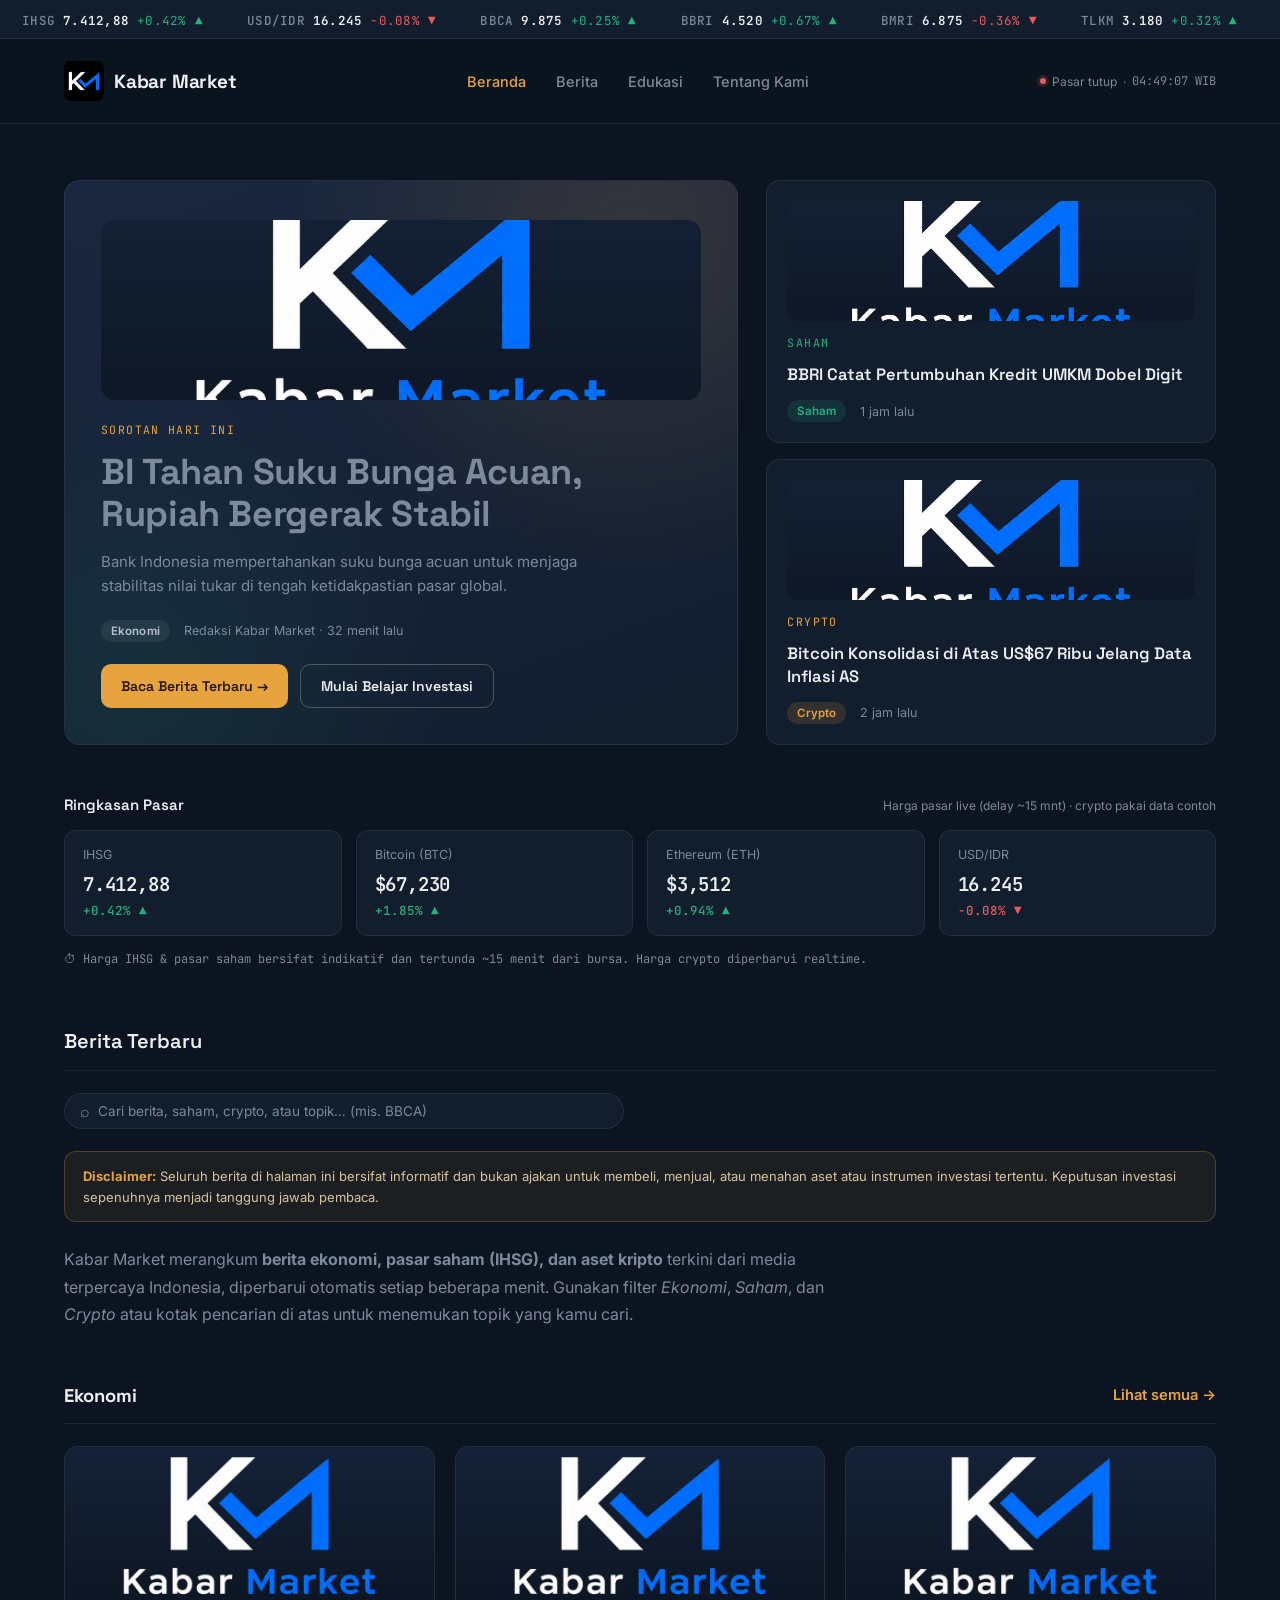
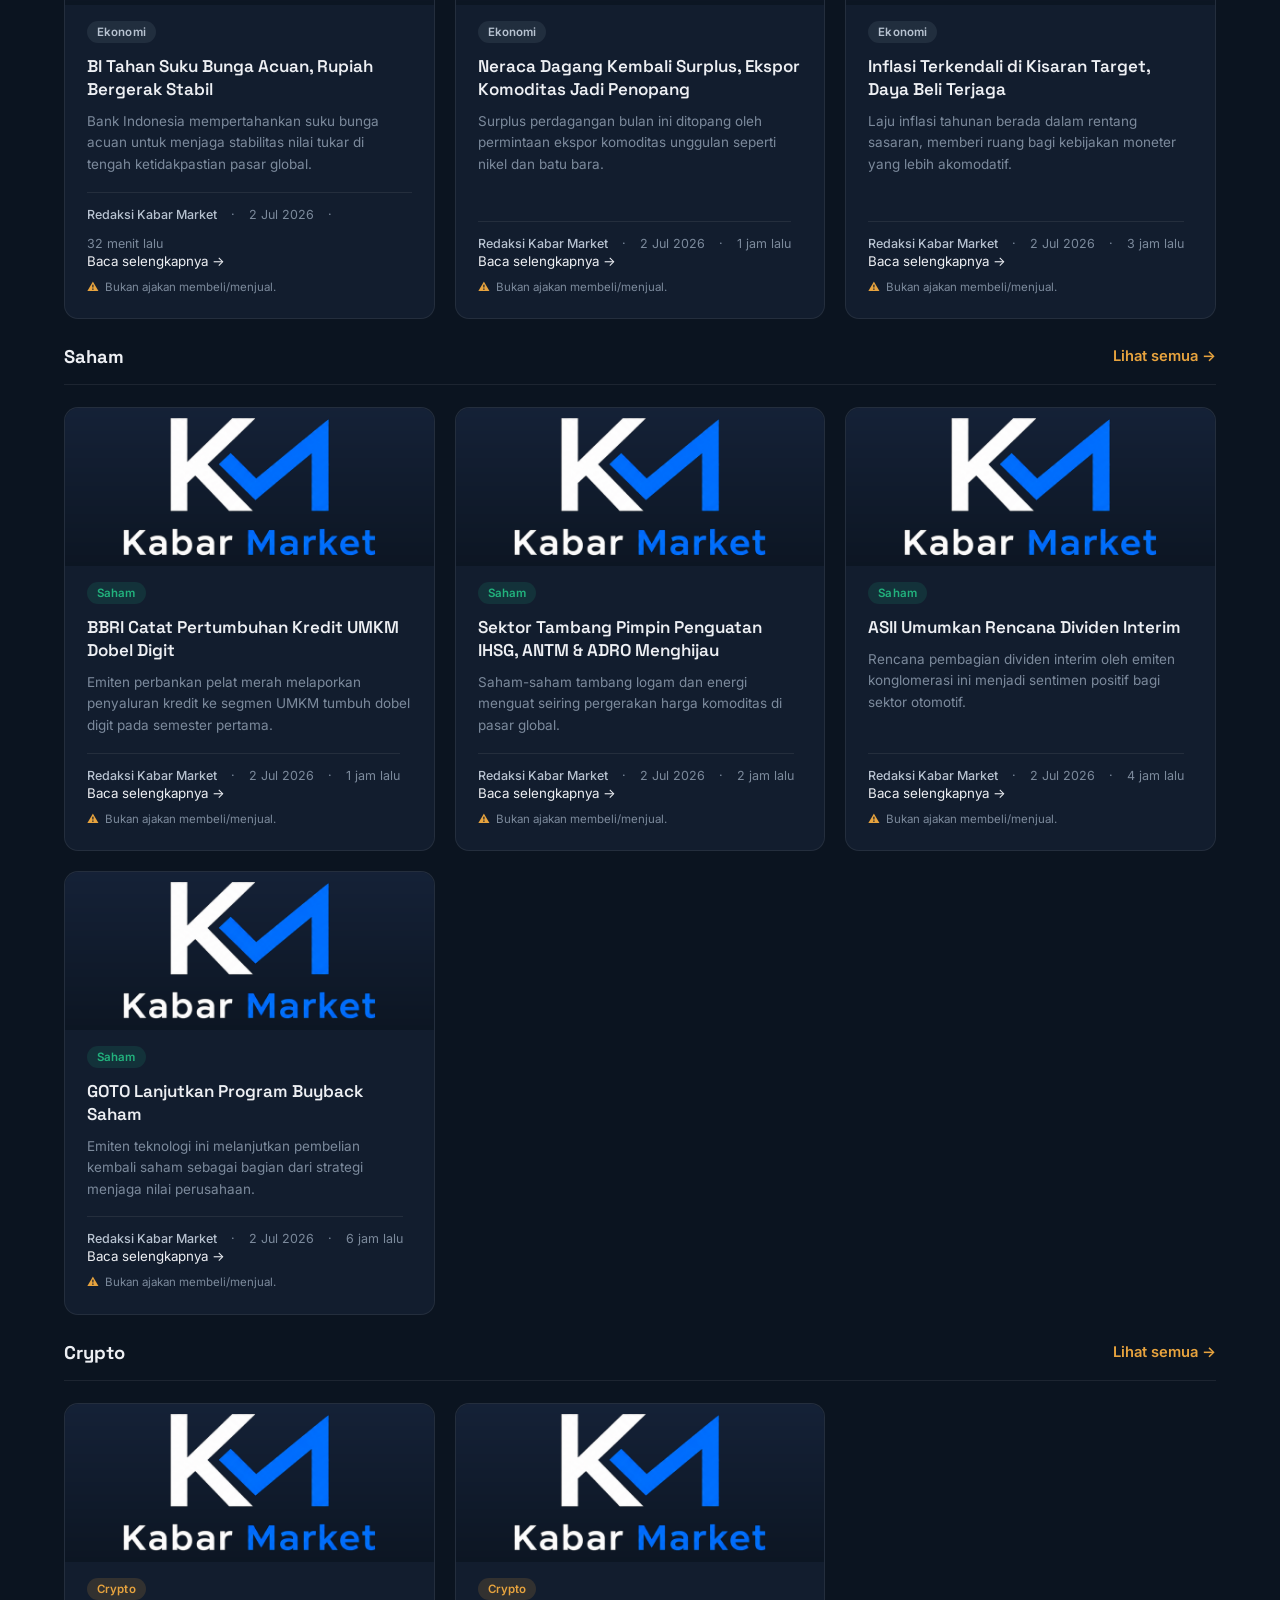
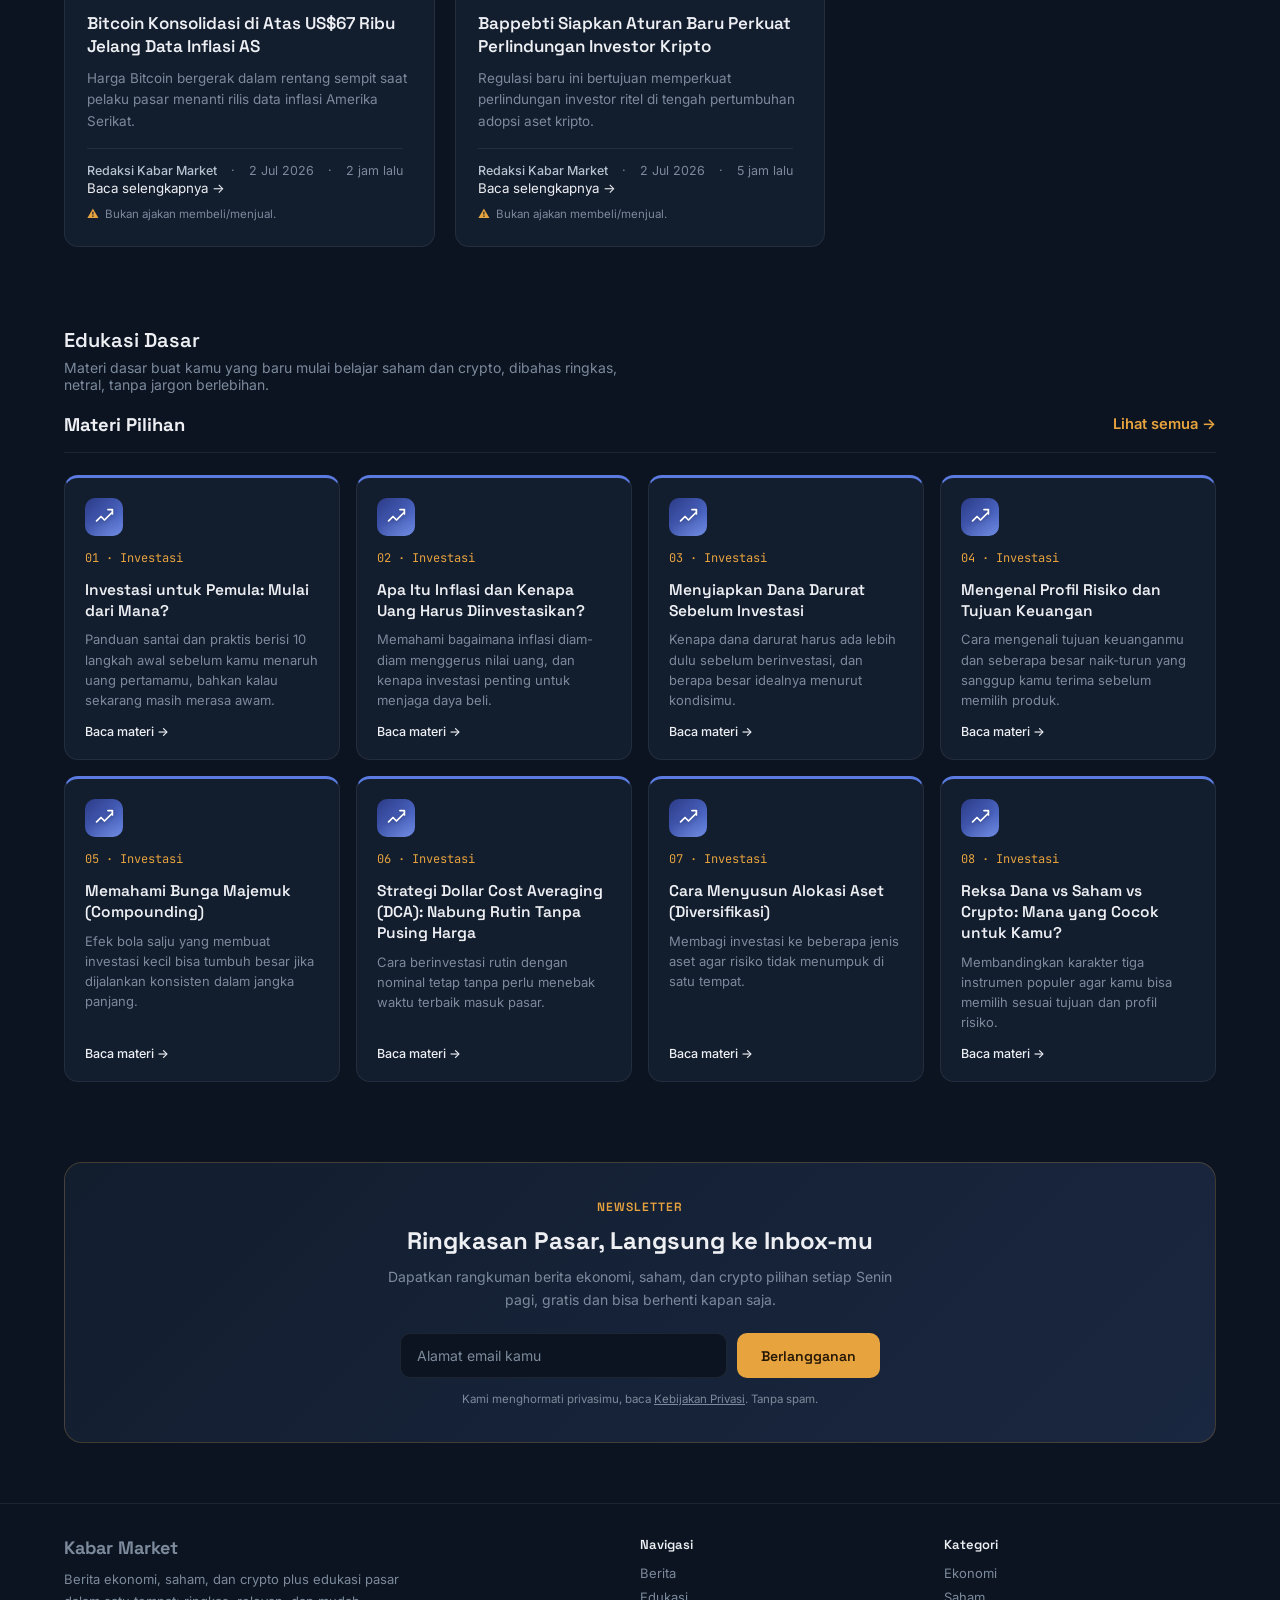
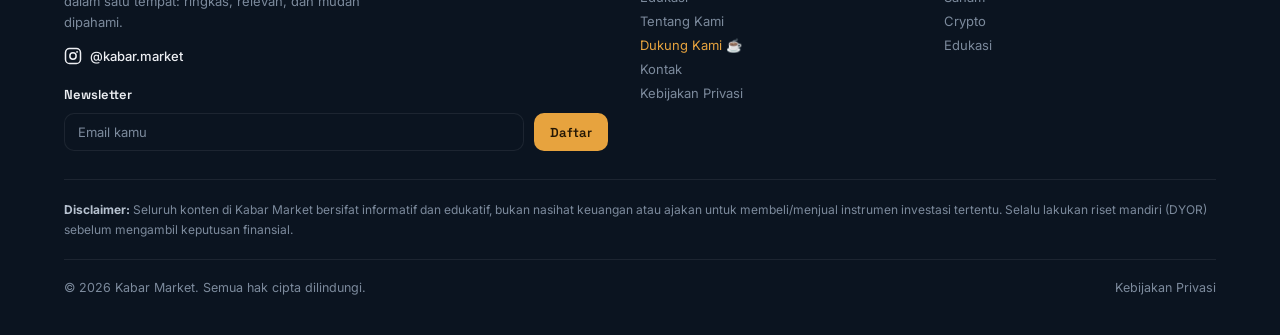
==== commit 98973002: "Add files via upload" ====
--- a/index.html
+++ b/index.html
@@ -24,7 +24,7 @@
 <meta name="theme-color" content="#0B1420">
 <meta name="robots" content="index, follow">
 <link rel="canonical" href="https://kabarmarket.web.id/">
-<link rel="alternate" type="application/rss+xml" title="Kabar Market — Berita Ekonomi, Saham & Crypto" href="https://kabarmarket.web.id/feed.xml">
+<link rel="alternate" type="application/rss+xml" title="Kabar Market | Berita Ekonomi, Saham & Crypto" href="https://kabarmarket.web.id/feed.xml">
 <link rel="apple-touch-icon" href="https://kabarmarket.web.id/logo-km.png?v=2">
 <script type="application/ld+json">
 {
@@ -217,6 +217,7 @@
       <a href="index.html">Berita</a>
       <a href="edukasi.html">Edukasi</a>
       <a href="tentang.html">Tentang Kami</a>
+      <a href="dukung.html" class="footer-support">Dukung Kami ☕</a>
       <a href="mailto:kabarmarket1@gmail.com">Kontak</a>
       <a href="#" class="open-privacy">Kebijakan Privasi</a>
     </div>
--- a/assets/style.css
+++ b/assets/style.css
@@ -776,3 +776,16 @@
   #previewCrypto > *:nth-child(n+4){ display:none; }
   #eduPreview > *:nth-child(n+5){ display:none; }
 }
+
+/* ===== Dukung Kami ===== */
+.support-card{background:var(--ink-2);border:1px solid rgba(255,255,255,.08);border-radius:16px;padding:34px 26px;margin:6px auto 0;max-width:620px;text-align:center}
+.support-card .support-emoji{font-size:42px;line-height:1;margin-bottom:8px}
+.support-card h3{margin:0 0 8px;font-size:20px}
+.support-card p{color:var(--muted);font-size:14.5px;line-height:1.6;margin:0 auto;max-width:480px}
+.support-btn{display:inline-flex;align-items:center;gap:9px;margin:20px 0 4px;background:var(--gold);color:#241a00;font-weight:700;font-size:16px;text-decoration:none;padding:14px 28px;border-radius:10px;transition:transform .15s ease,box-shadow .15s ease;box-shadow:0 6px 20px rgba(231,163,62,.28)}
+.support-btn:hover{transform:translateY(-2px);box-shadow:0 12px 28px rgba(231,163,62,.4)}
+.support-note{font-size:12.5px!important;margin-top:14px!important;opacity:.85}
+.support-points{display:grid;gap:12px;max-width:560px;margin:24px auto 0}
+.support-point{display:flex;gap:10px;align-items:flex-start;color:var(--muted);font-size:14px;line-height:1.55}
+.support-point .ic{color:var(--gain);font-weight:800;flex:none}
+.footer-col a.footer-support{color:var(--gold)}
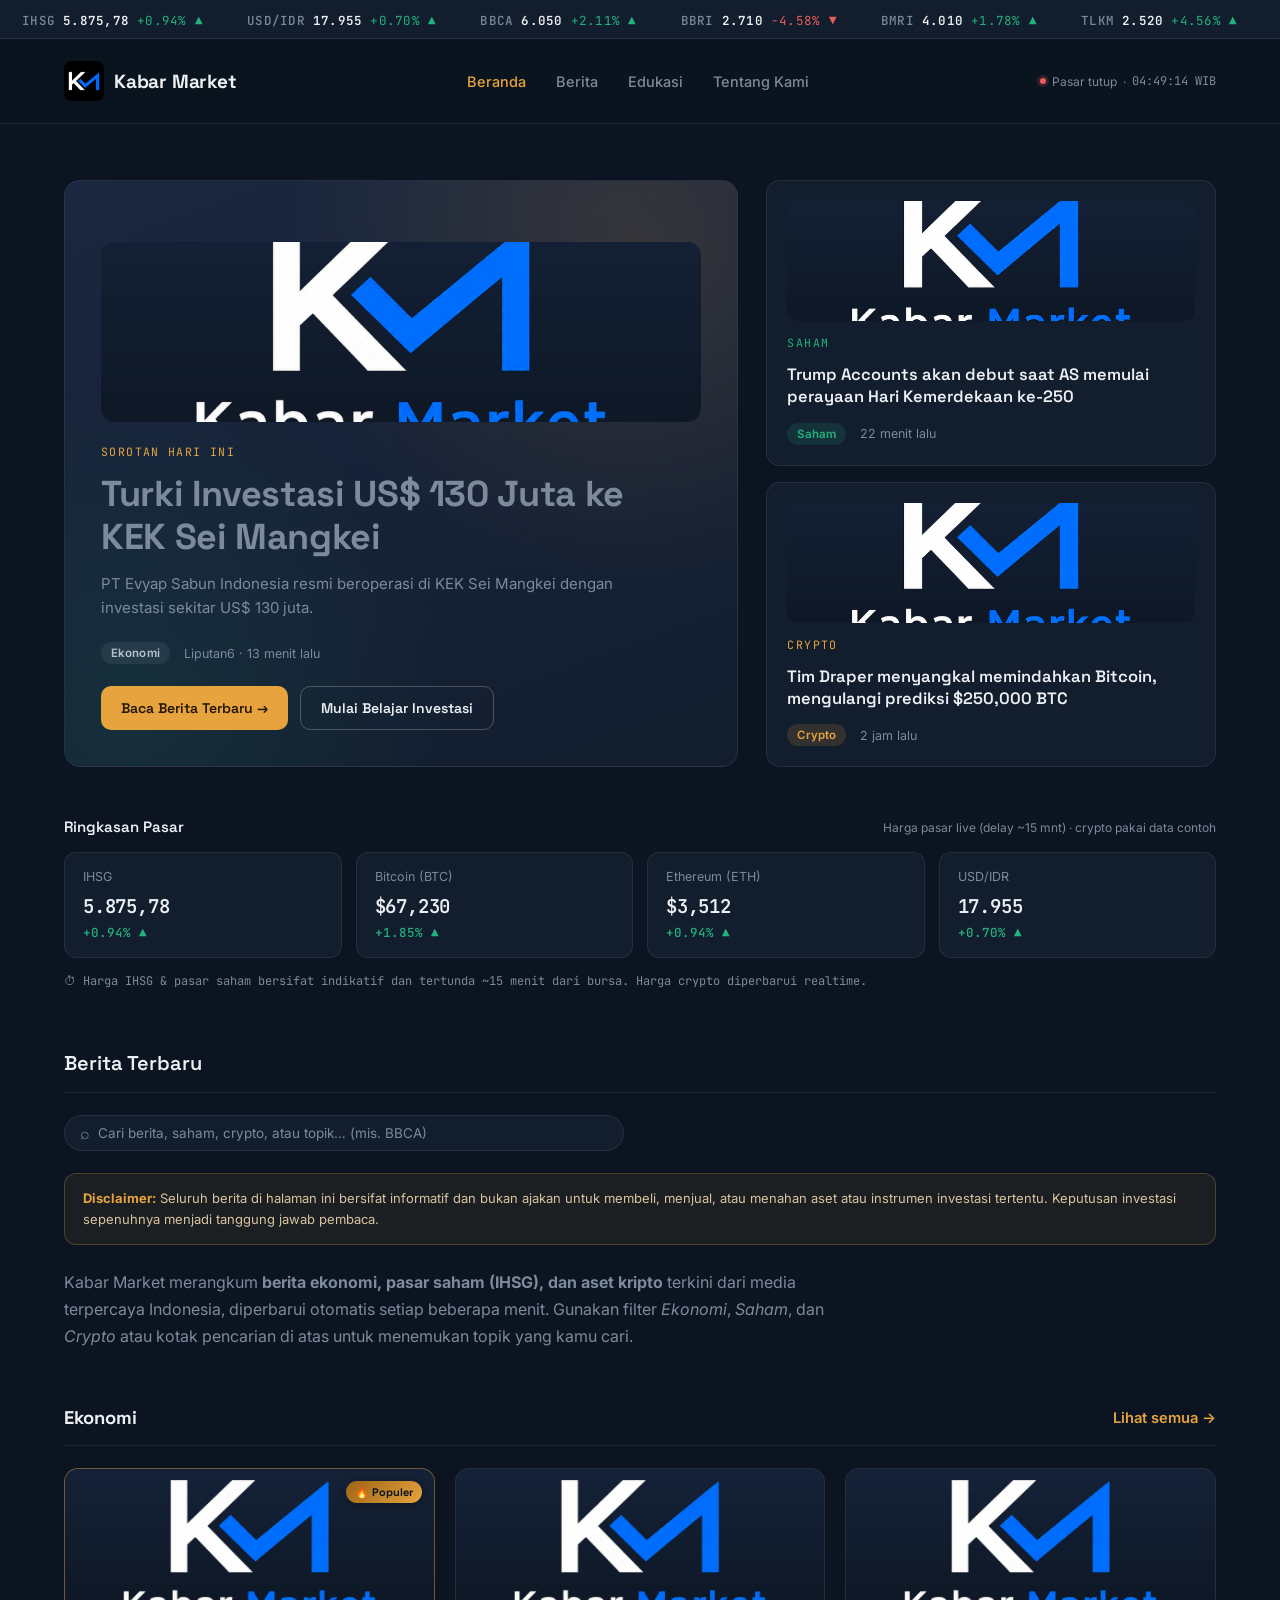
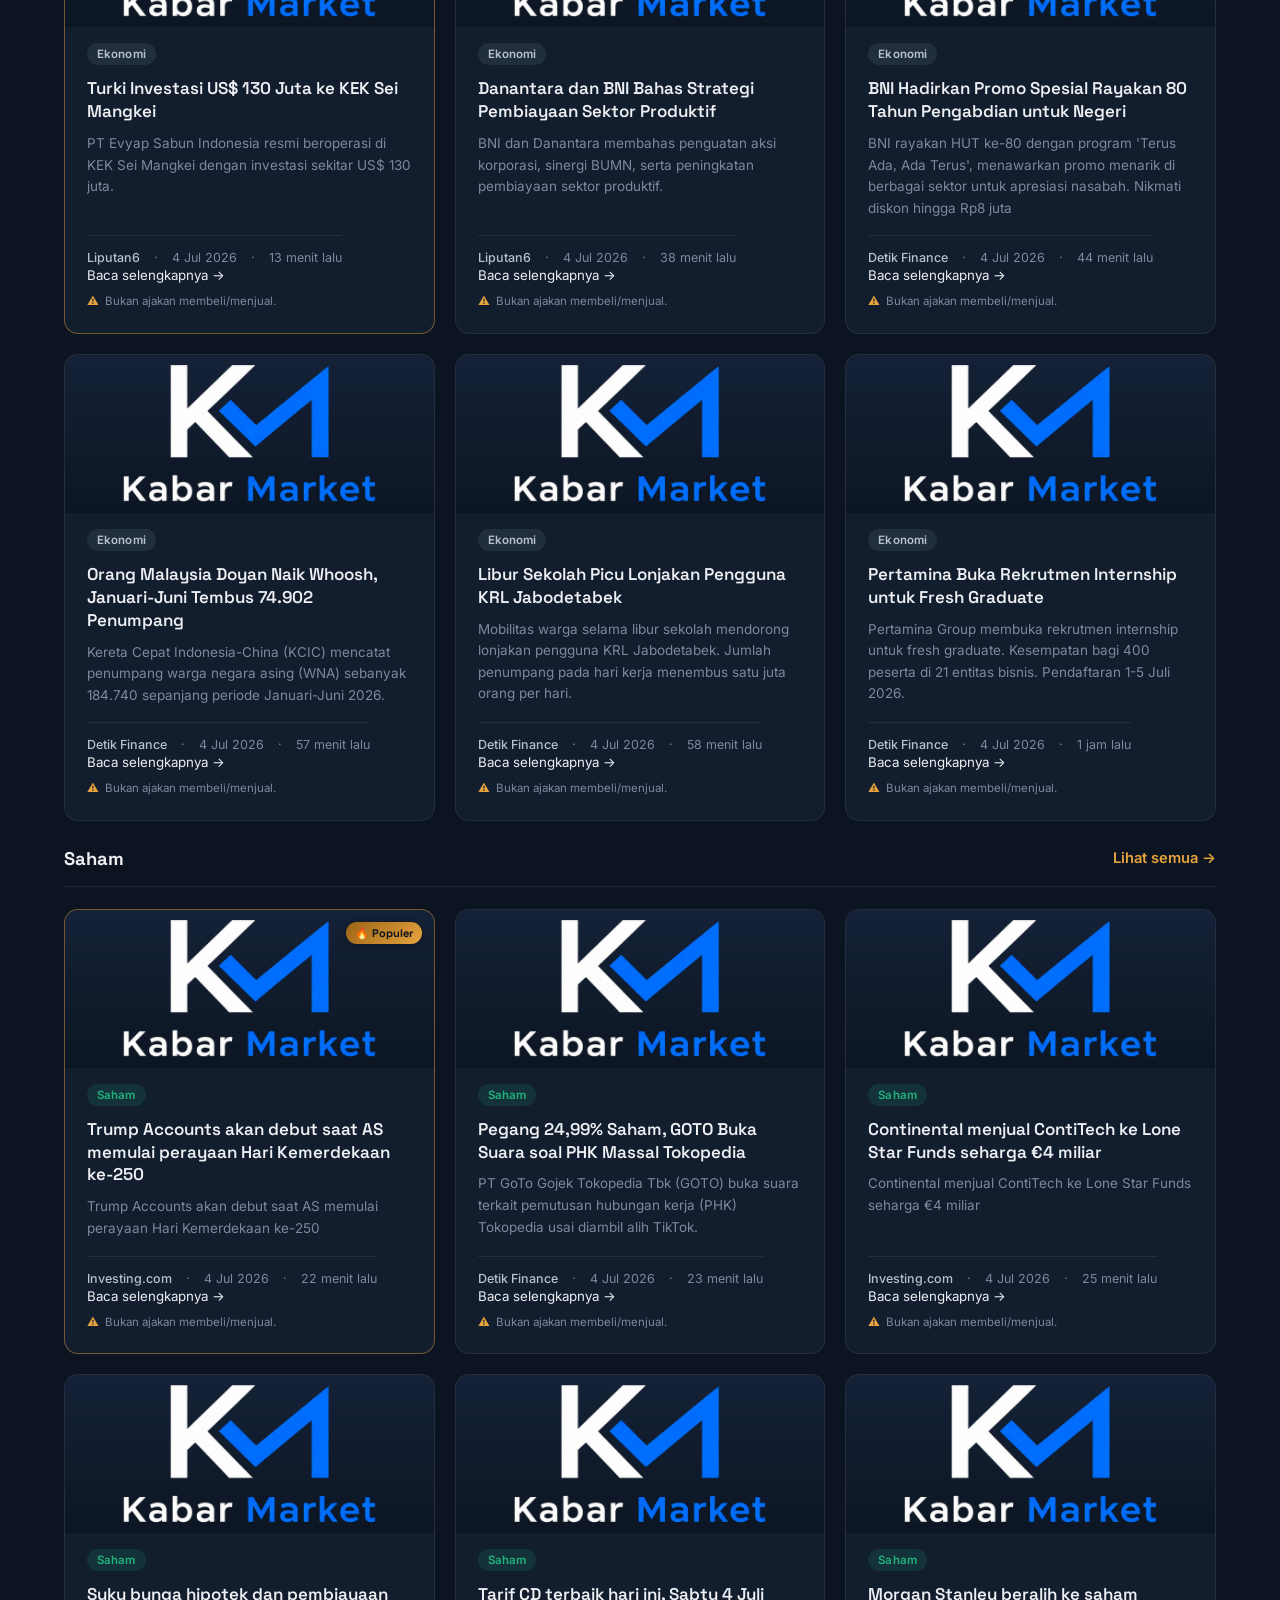
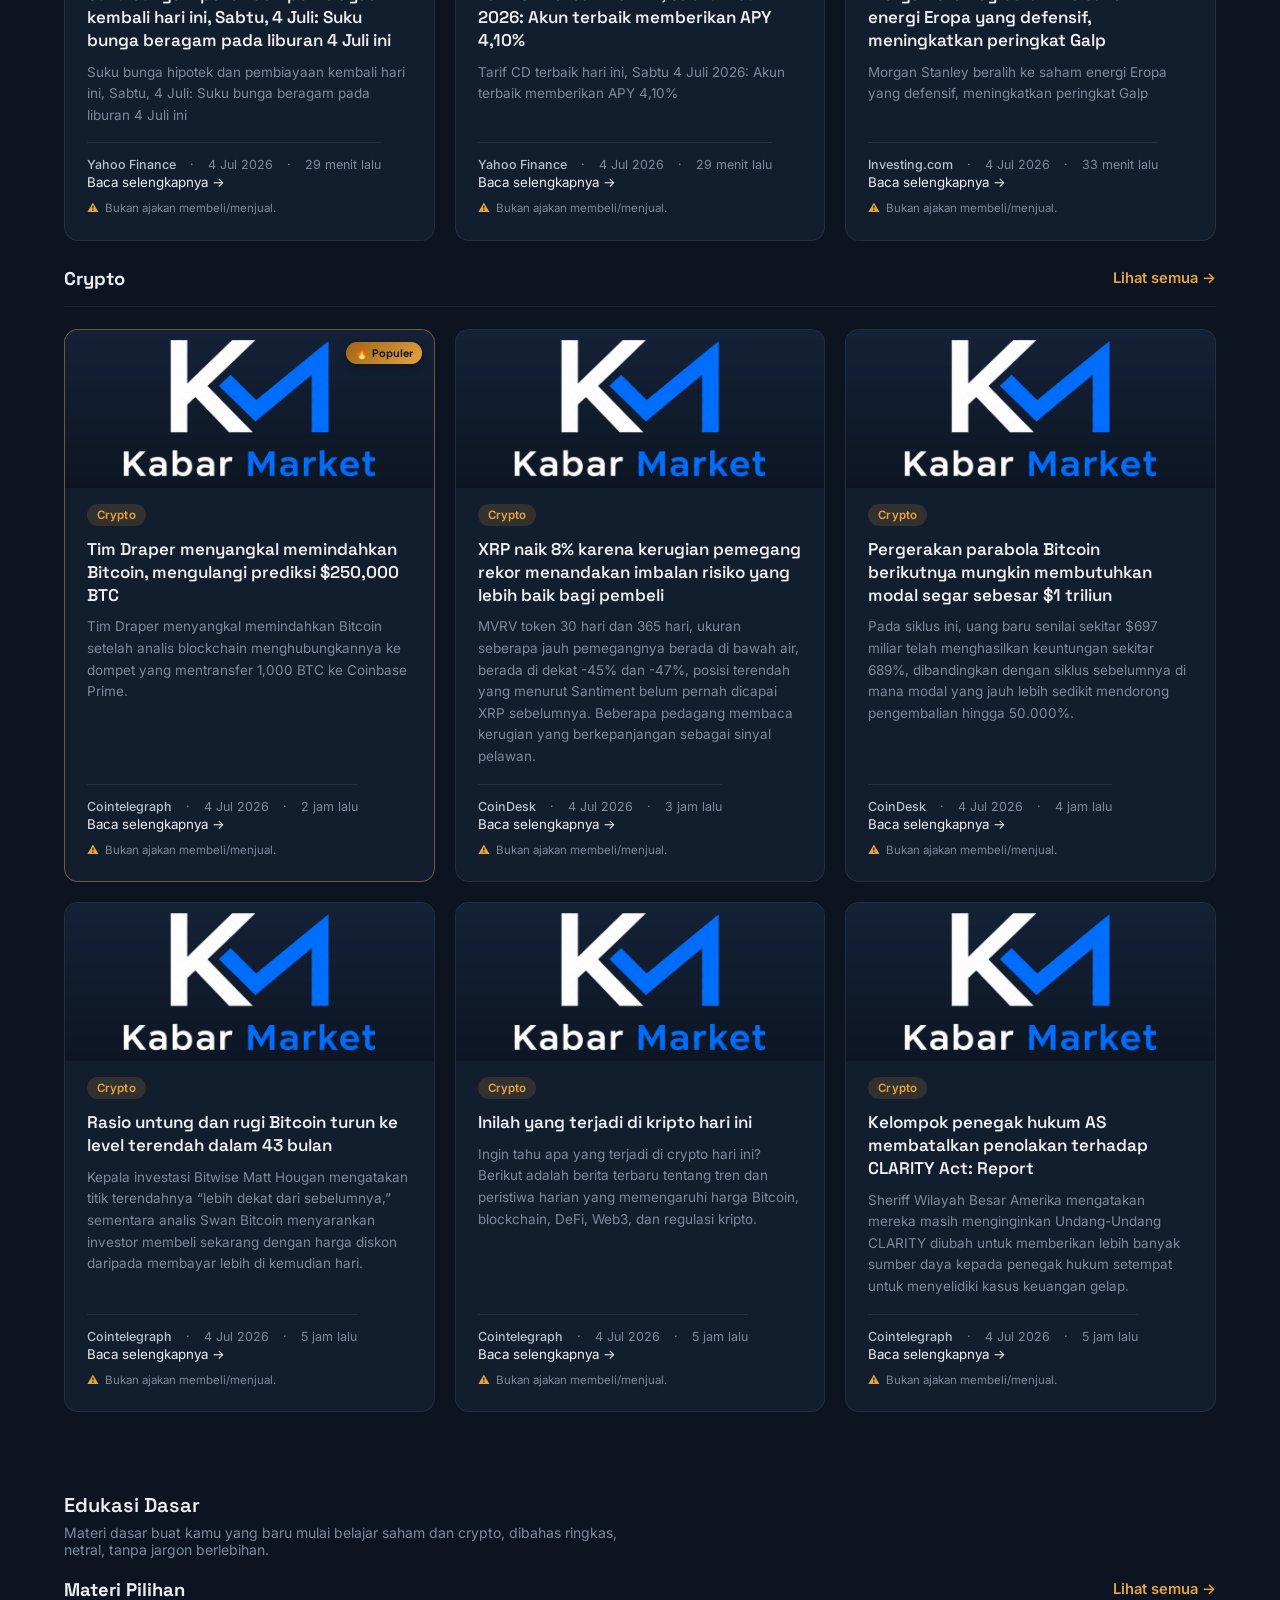
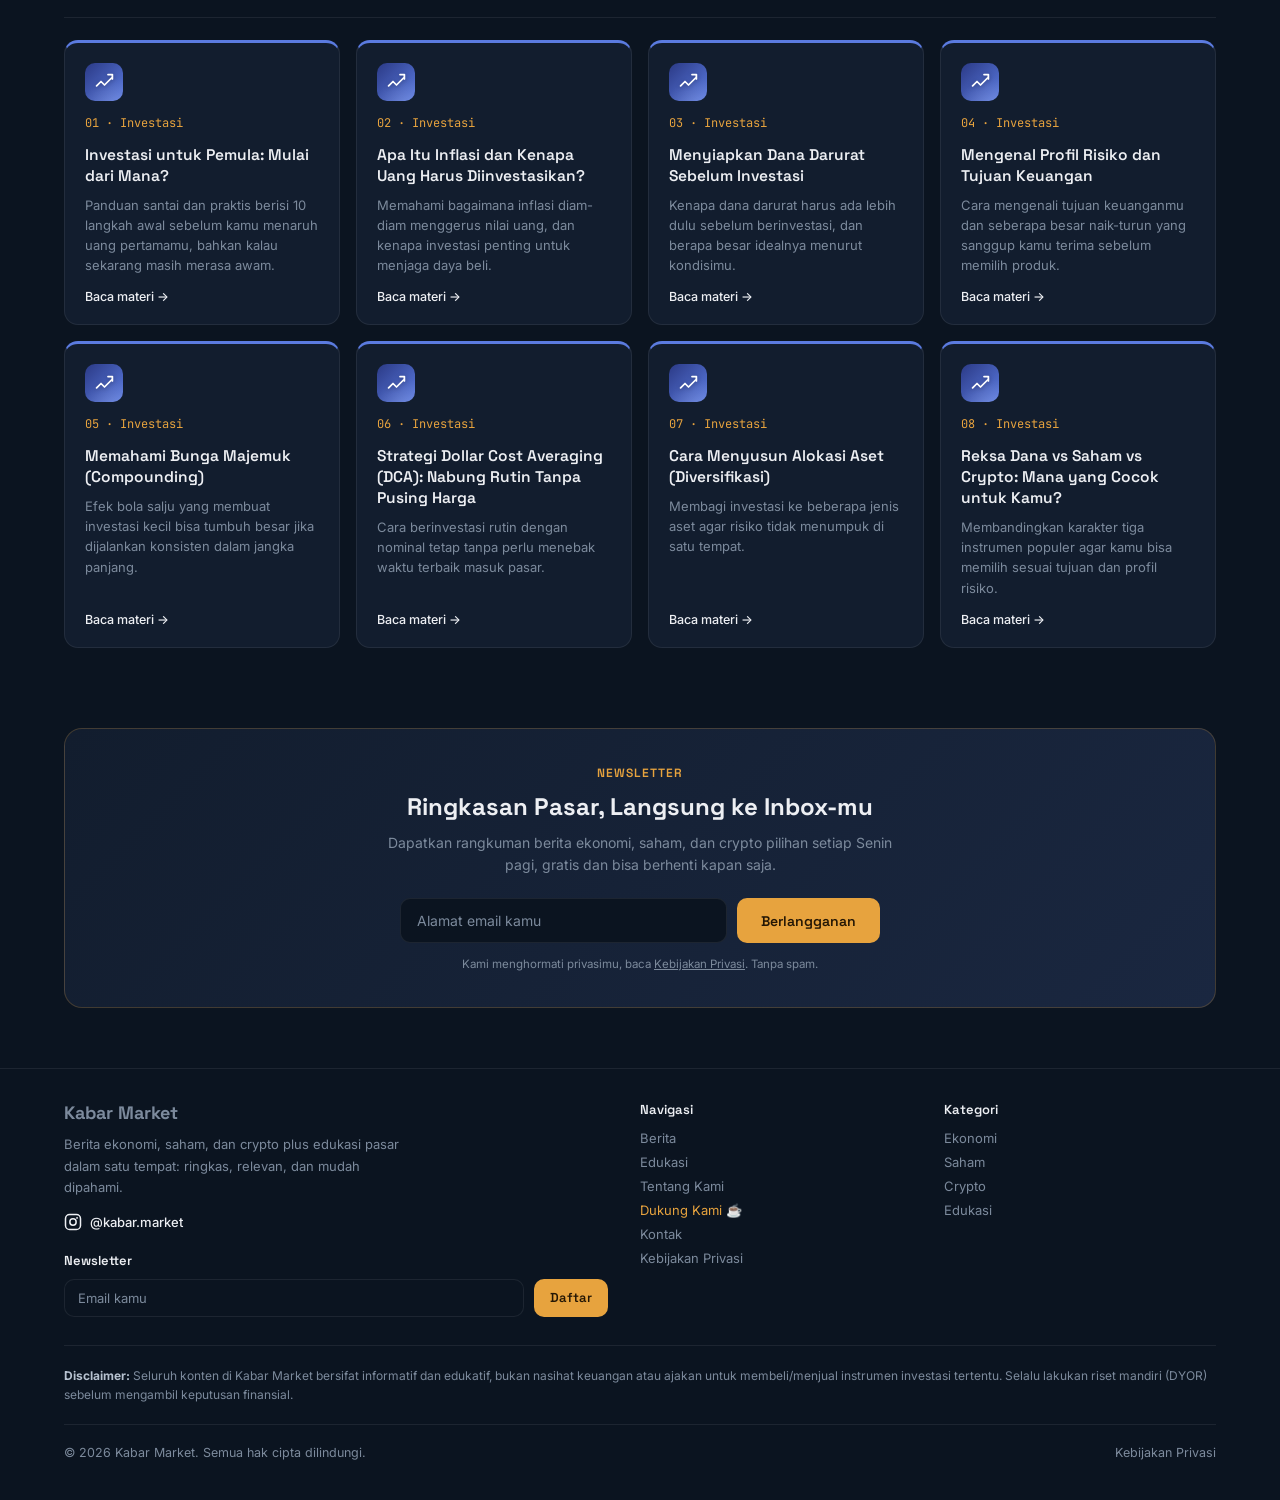
==== commit 862db359: "Add files via upload" ====
--- a/index.html
+++ b/index.html
@@ -65,6 +65,11 @@
 <link rel="preconnect" href="https://fonts.googleapis.com">
 <link href="https://fonts.googleapis.com/css2?family=Space+Grotesk:wght@500;600;700&family=Inter:wght@400;500;600;700&family=JetBrains+Mono:wght@400;500;600&display=swap" rel="stylesheet">
 <link rel="stylesheet" href="assets/style.css">
+
+<!-- Cloudflare Web Analytics -->
+<script defer src="https://static.cloudflareinsights.com/beacon.min.js"
+  data-cf-beacon='{"token": "ffe01318faff4dd3a341a2311432c630"}'></script>
+<!-- End Cloudflare Web Analytics -->
 </head>
 <body>
 <div class="ticker-wrap">
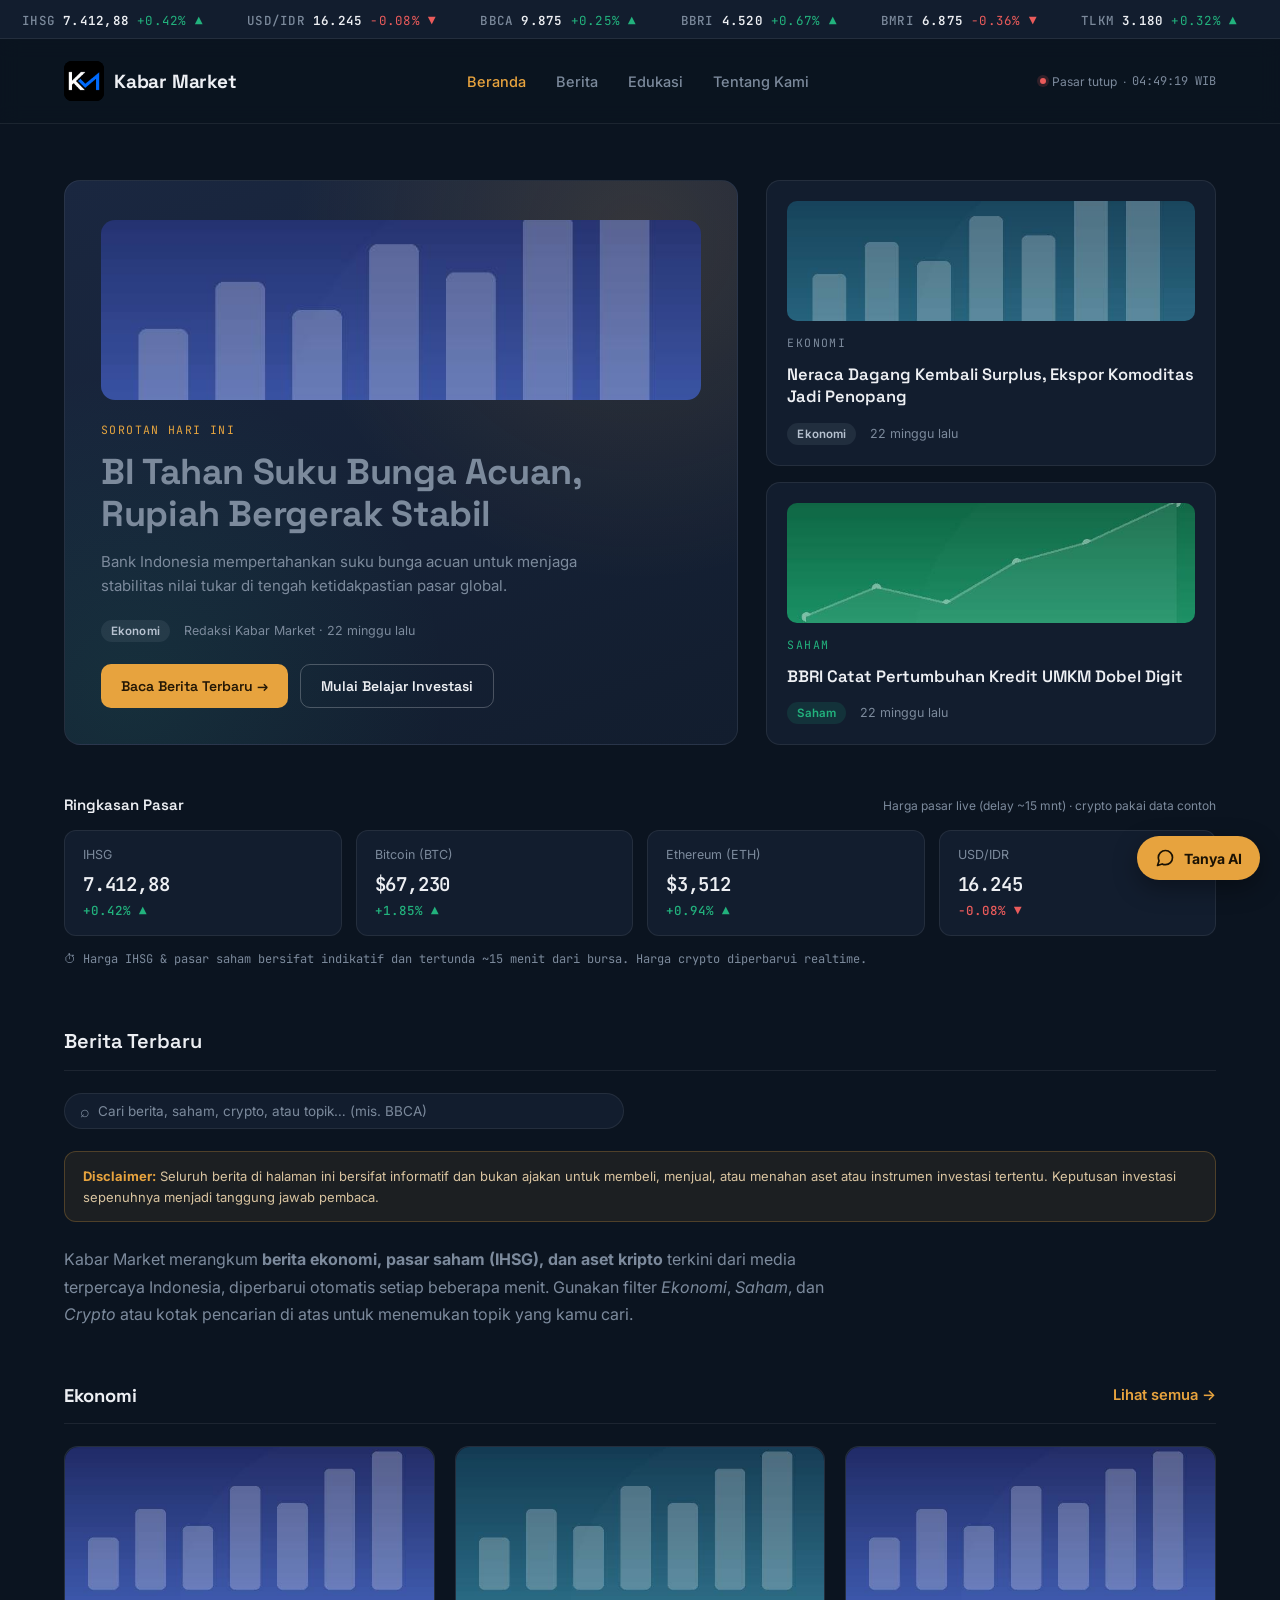
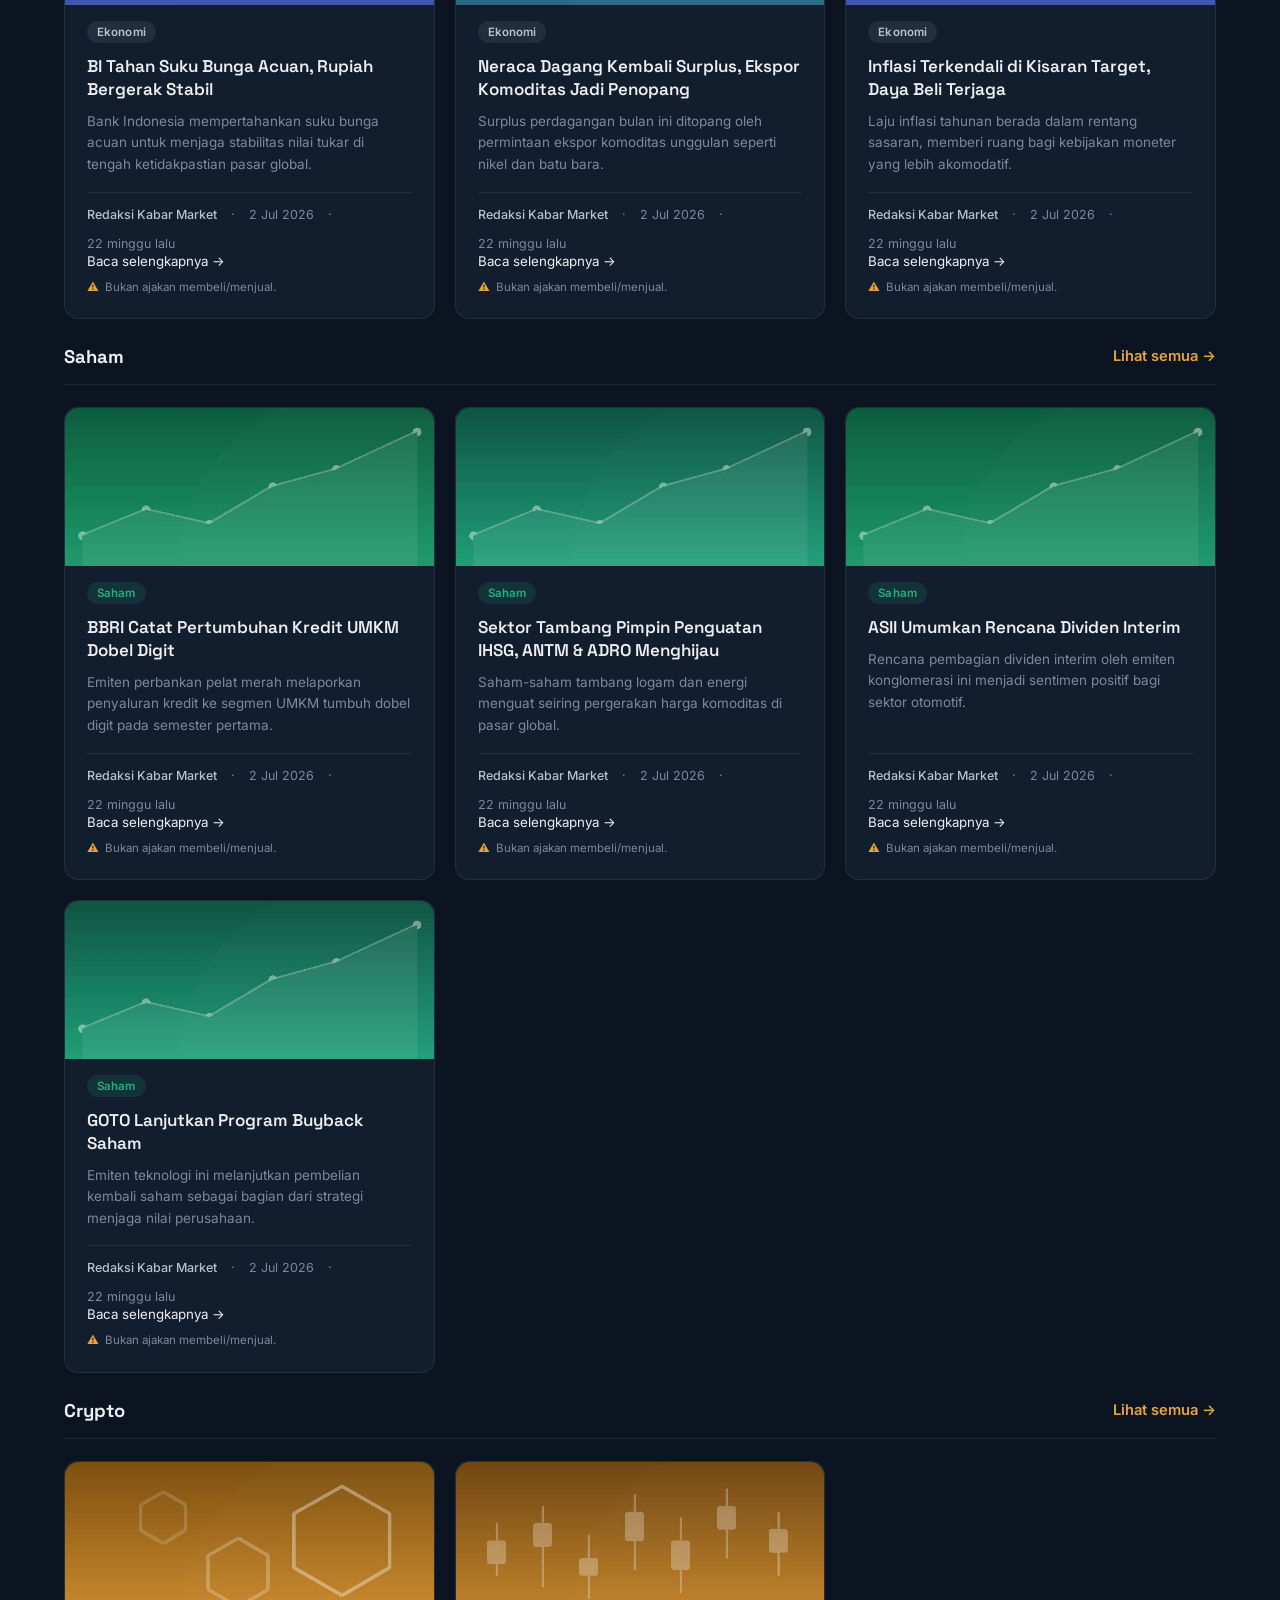
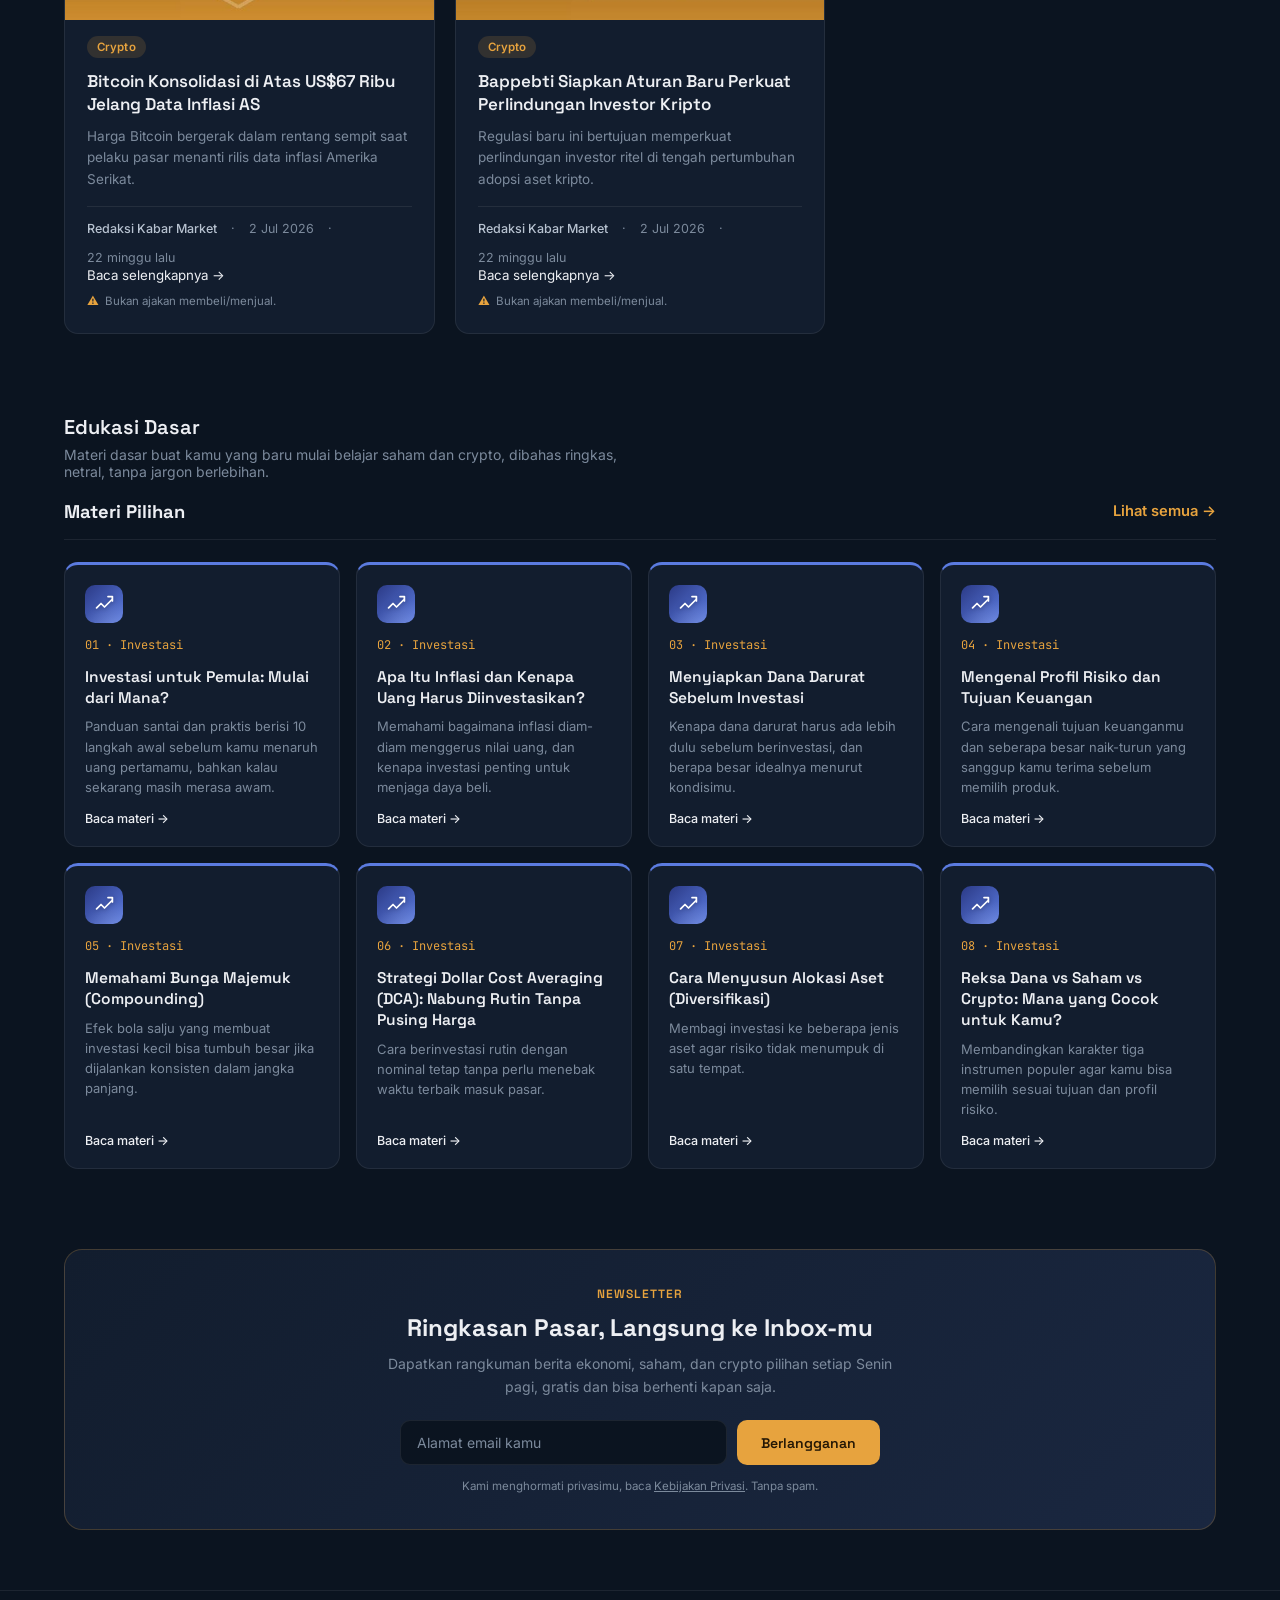
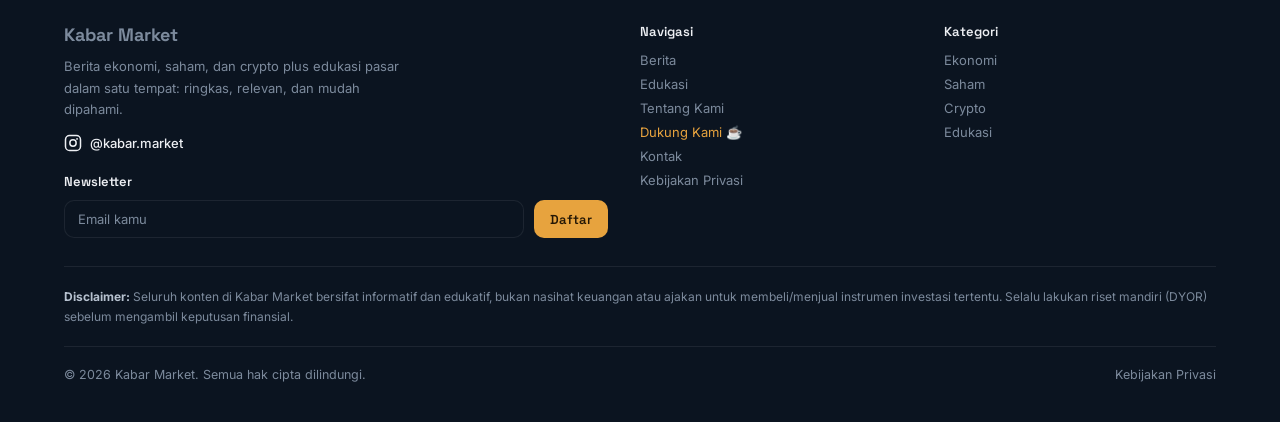
==== commit 6f22e2cc: "Add files via upload" ====
--- a/index.html
+++ b/index.html
@@ -346,5 +346,6 @@
 
 <script>window.KM_PAGE = {home:true};</script>
 <script src="assets/app.js" defer></script>
+<script src="assets/ai-assistant.js" defer></script>
 </body>
 </html>
--- a/assets/style.css
+++ b/assets/style.css
@@ -550,7 +550,7 @@
     .modal-box{ padding:26px; }
   }
 
-  /* ===== TABLET (641–900px) ===== */
+  /* ===== TABLET (641-900px) ===== */
   @media (min-width:641px) and (max-width:900px){
     .hero{ padding-top:44px; gap:20px; }
     .hero-main{ min-height:300px; padding:32px; }
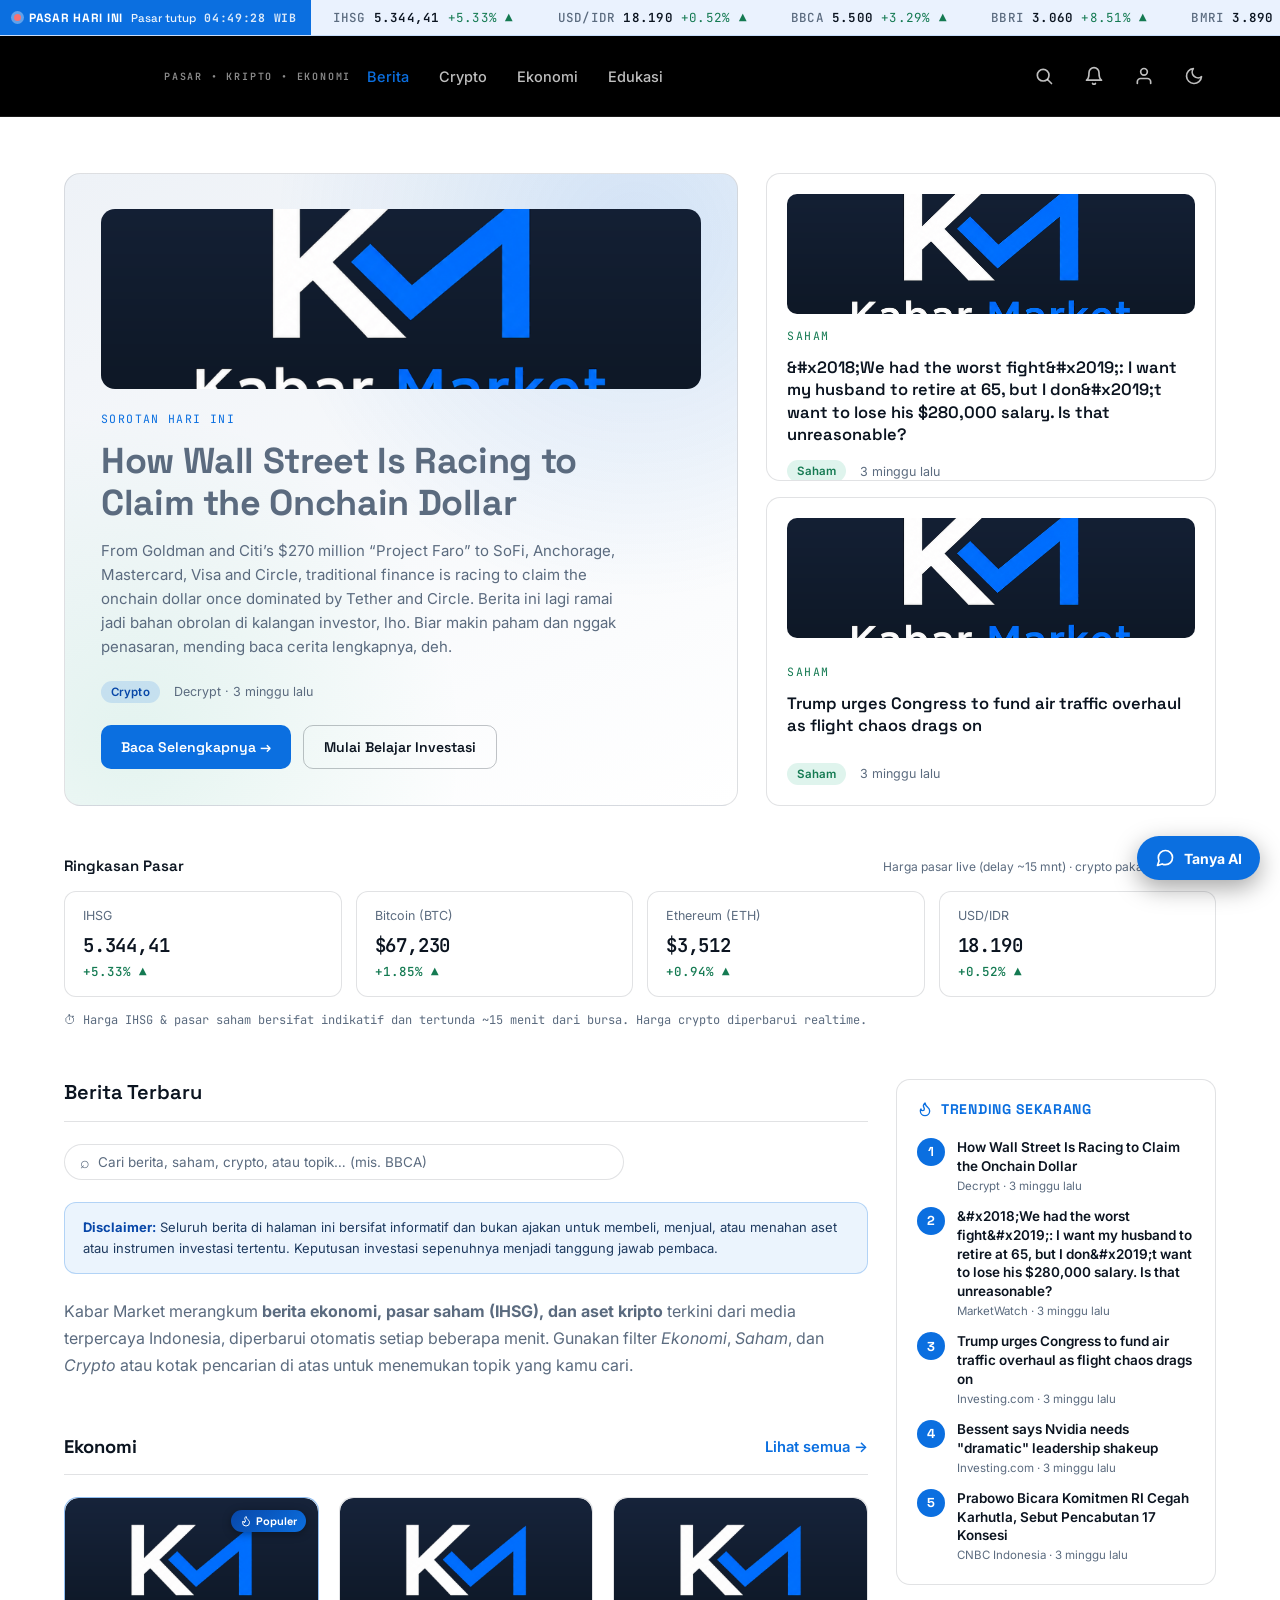
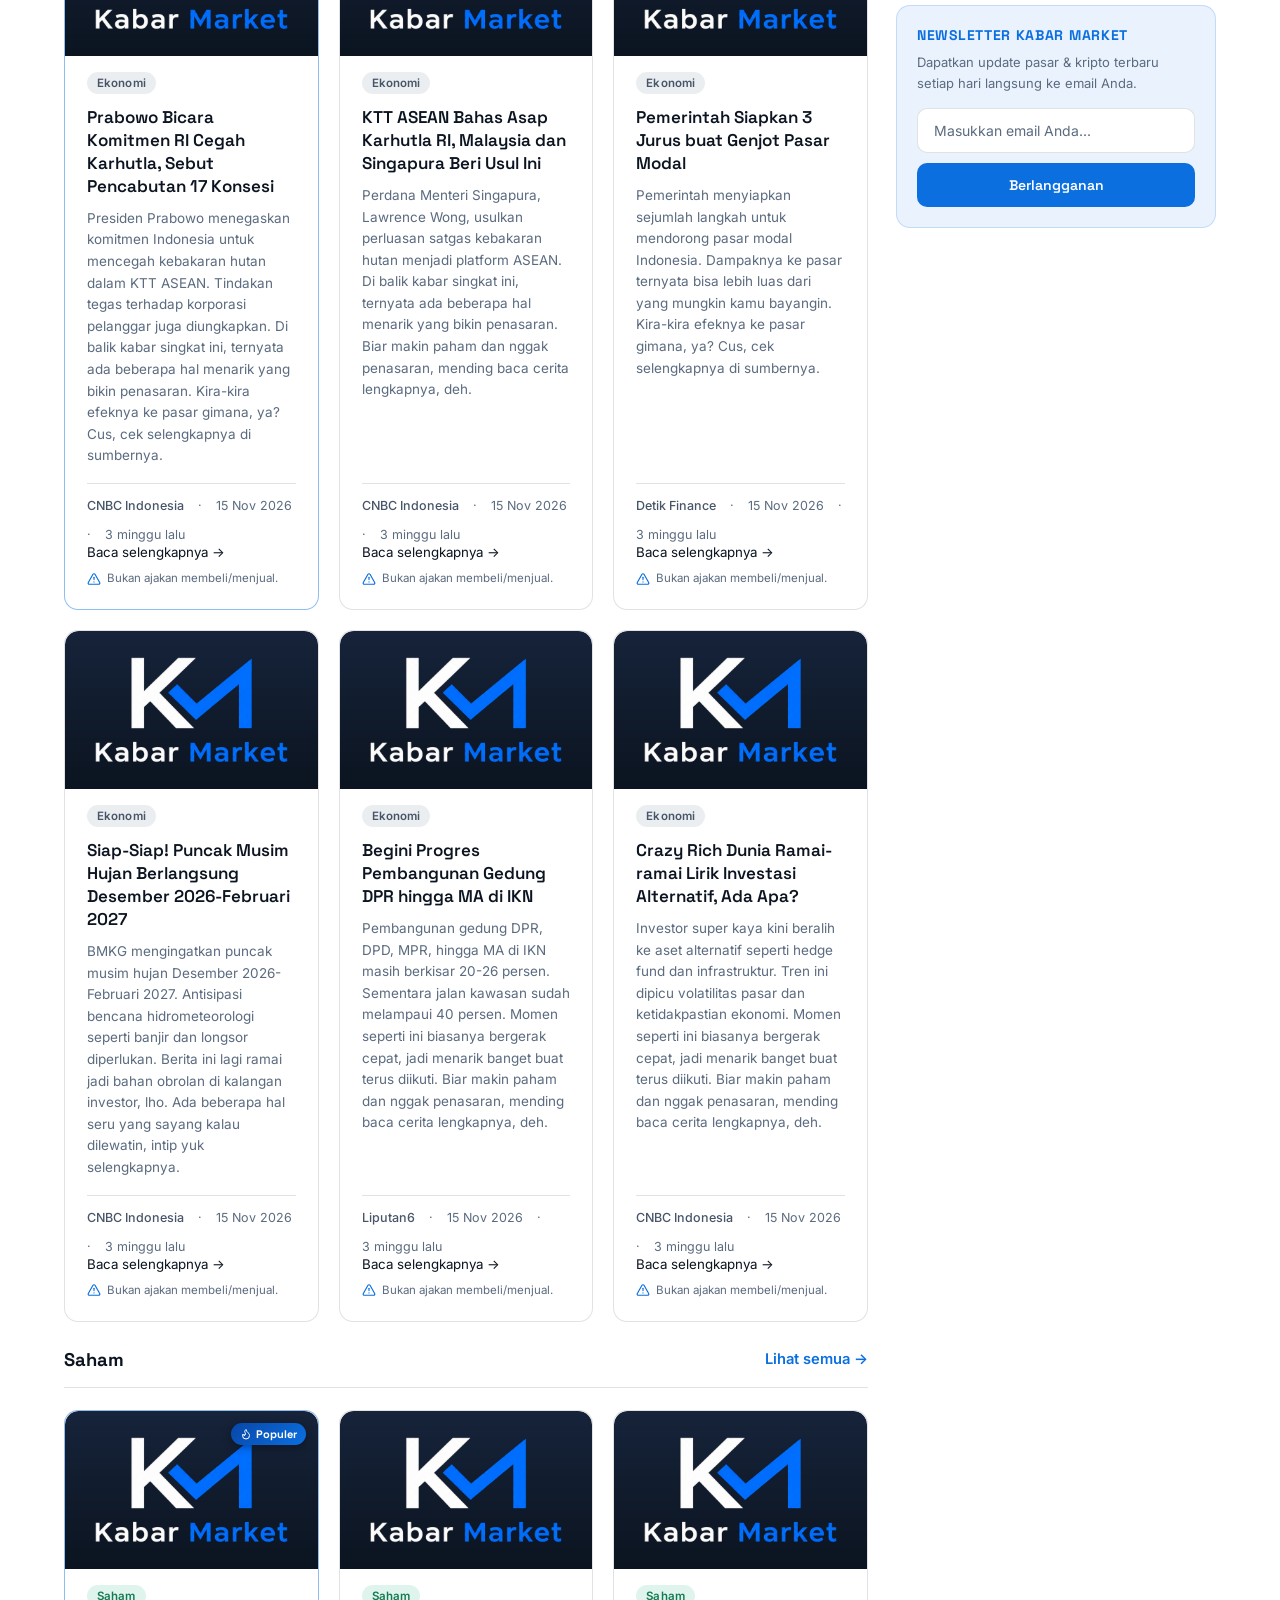
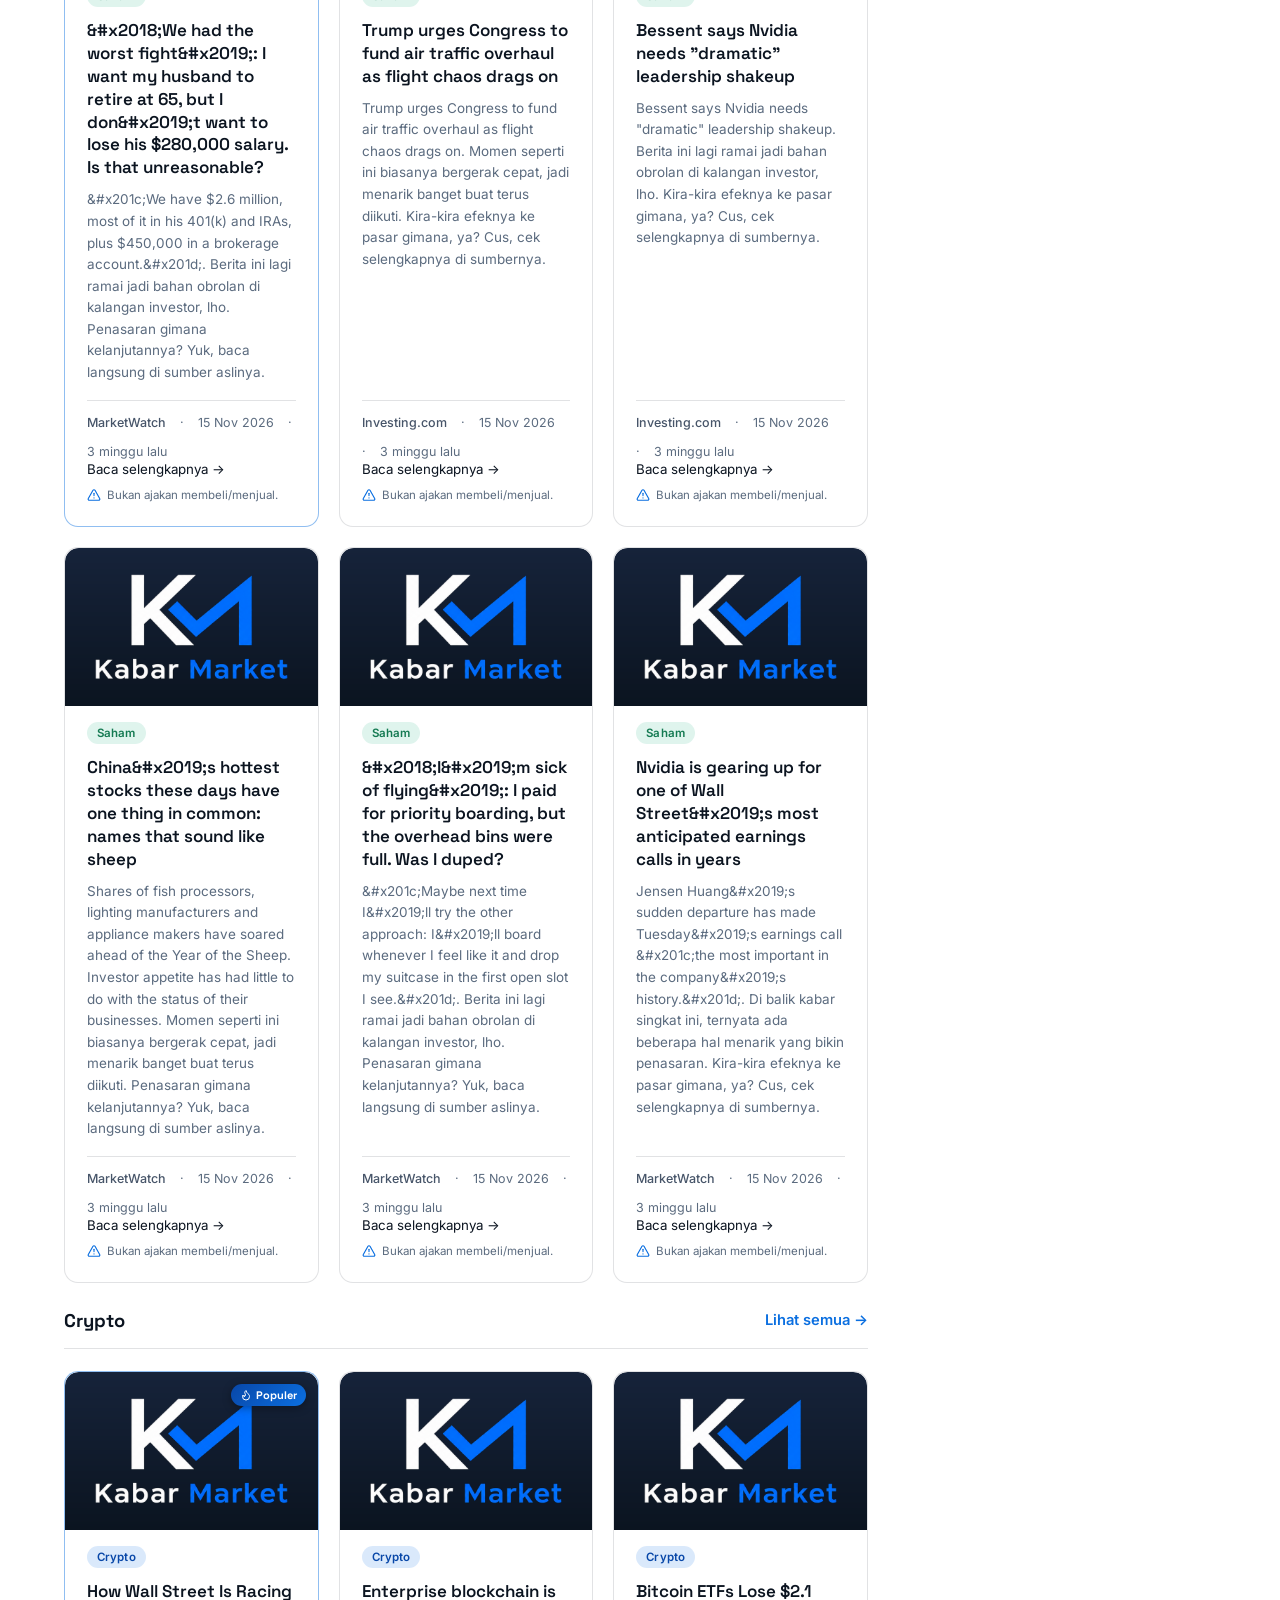
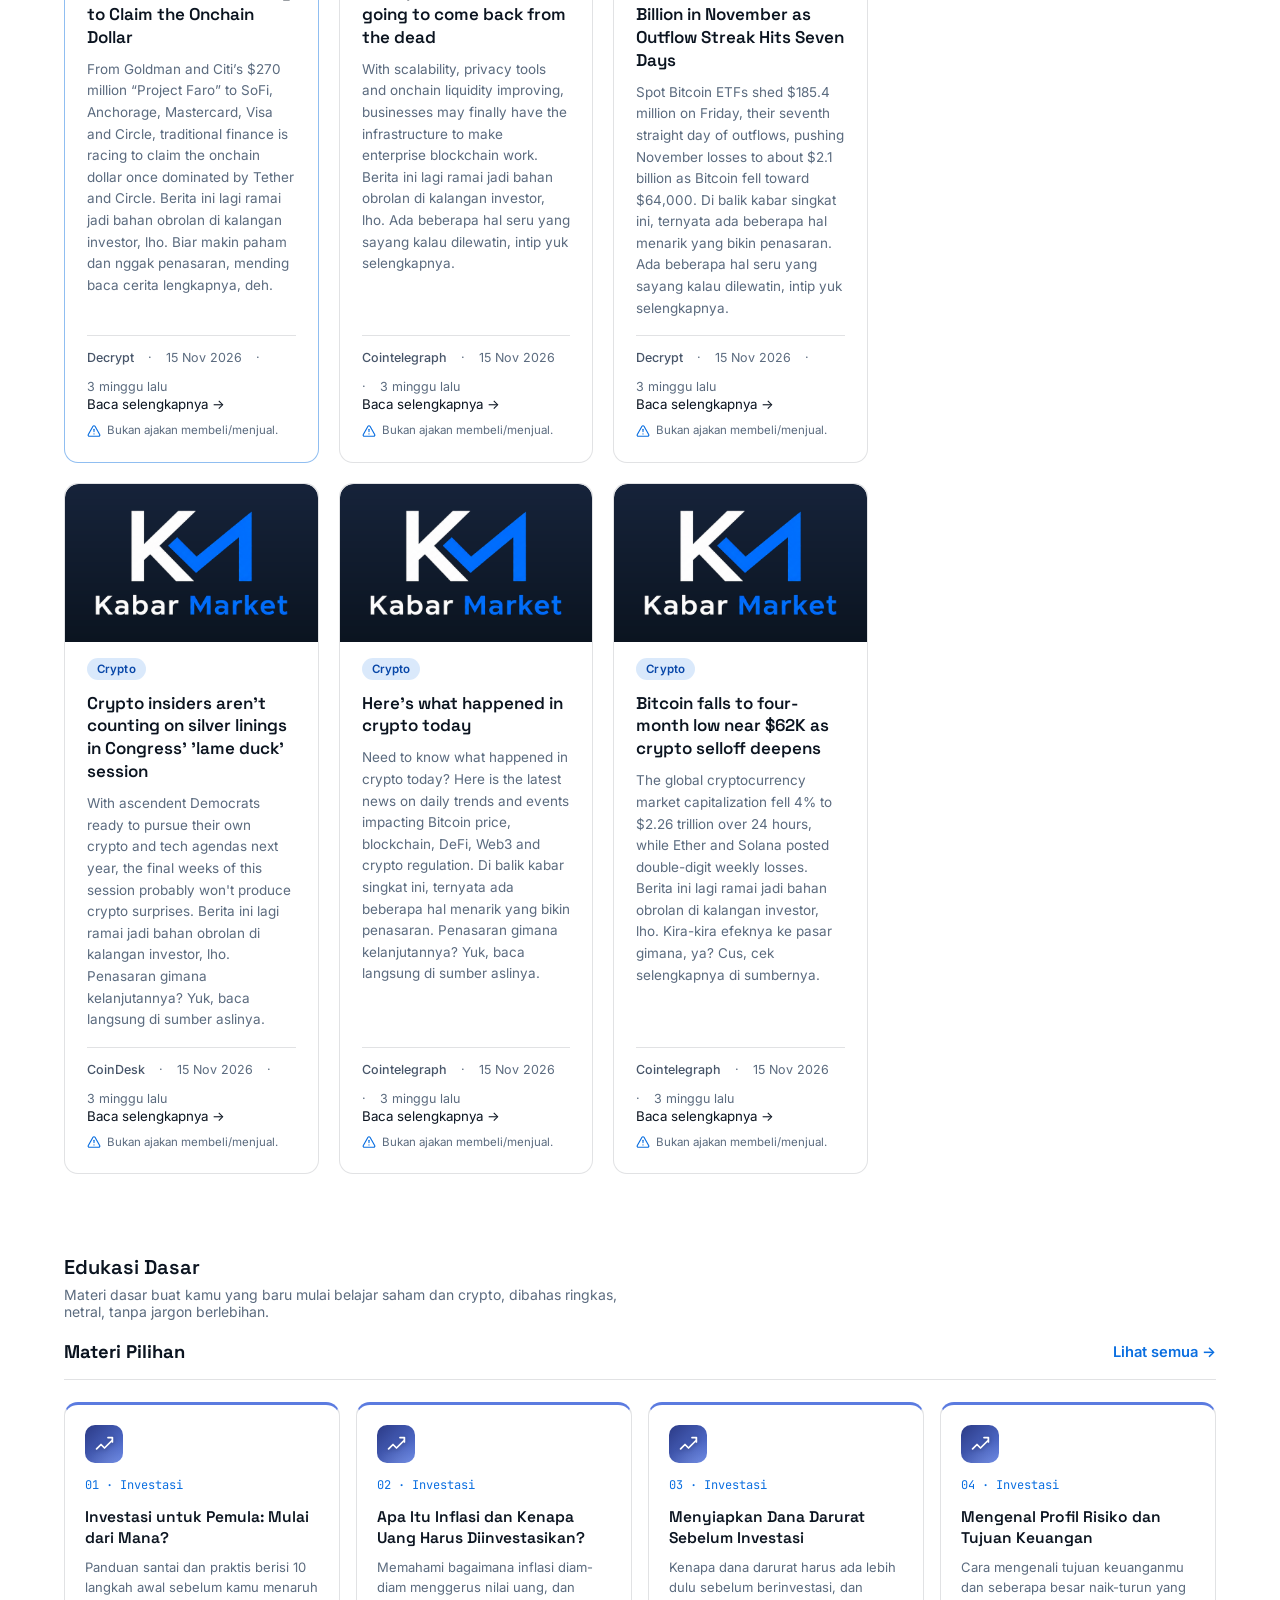
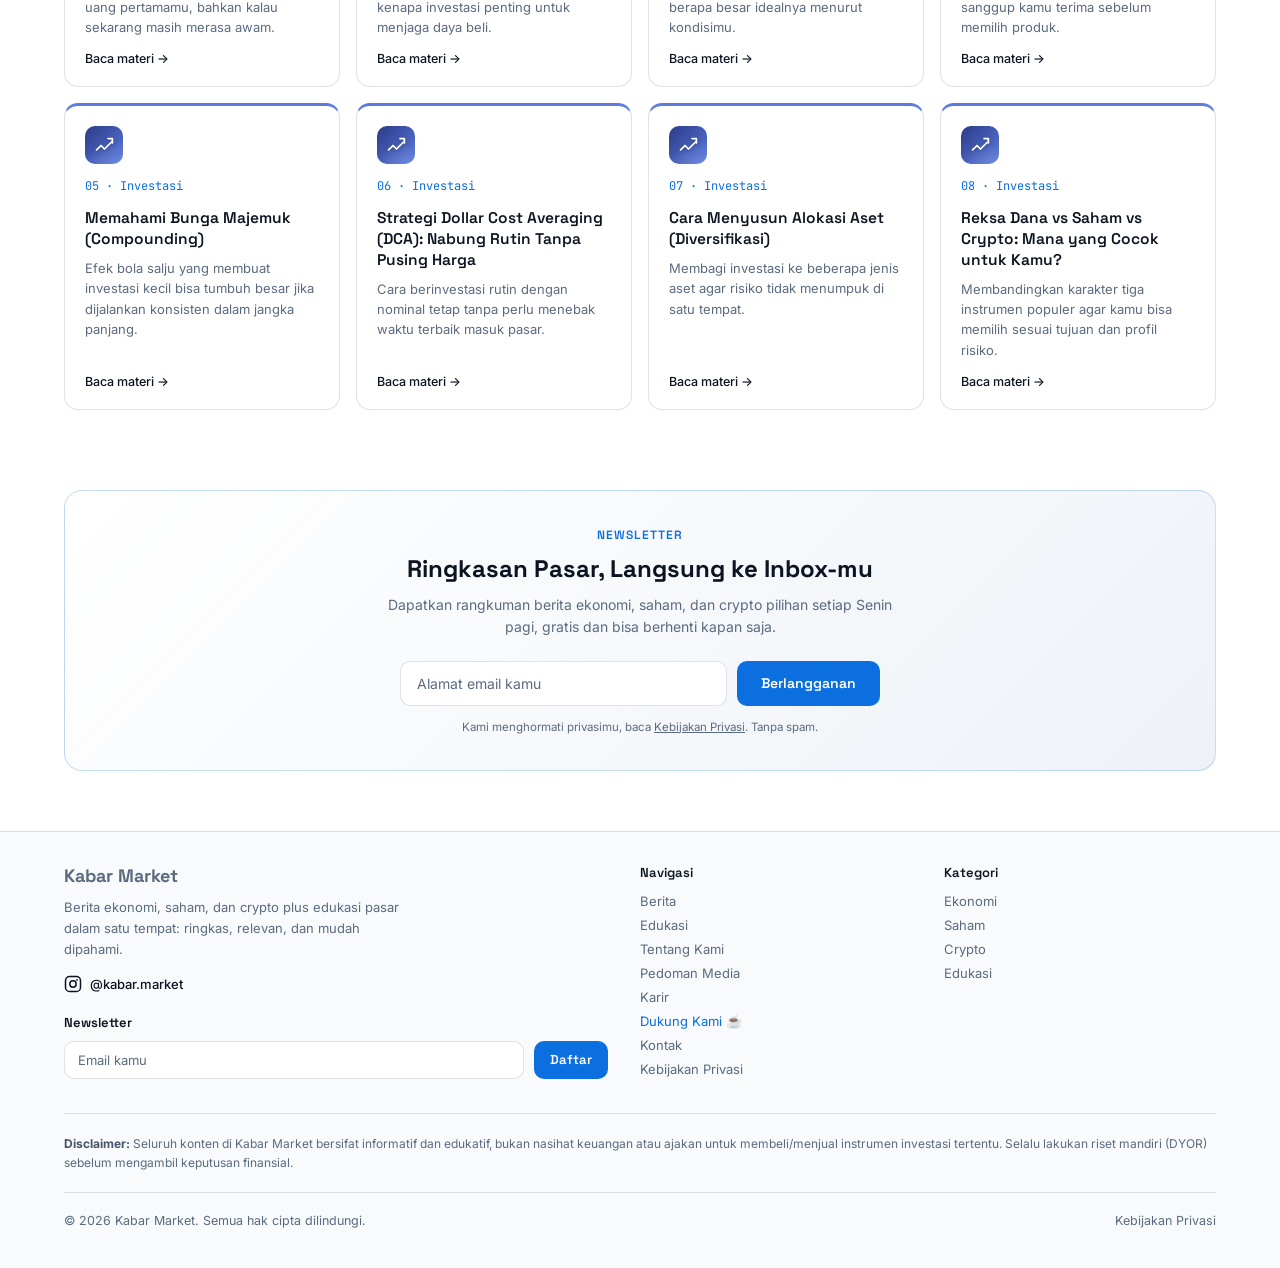
==== commit 933a01d0: "redesign: tampilan baru (header hitam, logo asli, ticker, sidebar), mode gelap, polish aksesibilitas" ====
--- a/index.html
+++ b/index.html
@@ -21,7 +21,7 @@
 <meta name="twitter:title" content="Kabar Market: Ekonomi, Saham & Crypto">
 <meta name="twitter:description" content="Berita ekonomi, saham, dan crypto plus edukasi pasar yang ringkas dan mudah dipahami.">
 <meta name="twitter:image" content="https://kabarmarket.web.id/og-image.png">
-<meta name="theme-color" content="#0B1420">
+<meta name="theme-color" content="#ffffff">
 <meta name="robots" content="index, follow">
 <link rel="canonical" href="https://kabarmarket.web.id/">
 <link rel="alternate" type="application/rss+xml" title="Kabar Market | Berita Ekonomi, Saham & Crypto" href="https://kabarmarket.web.id/feed.xml">
@@ -65,6 +65,12 @@
 <link rel="preconnect" href="https://fonts.googleapis.com">
 <link href="https://fonts.googleapis.com/css2?family=Space+Grotesk:wght@500;600;700&family=Inter:wght@400;500;600;700&family=JetBrains+Mono:wght@400;500;600&display=swap" rel="stylesheet">
 <link rel="stylesheet" href="assets/style.css">
+<script>
+/* Tema gelap/terang: dibaca sebelum render supaya halaman tidak berkedip.
+   Pilihan tersimpan di localStorage 'km-theme'; kunjungan pertama mengikuti
+   preferensi sistem (prefers-color-scheme: dark). */
+(function(){try{var t=localStorage.getItem('km-theme');if(!t){t=(window.matchMedia&&window.matchMedia('(prefers-color-scheme: dark)').matches)?'dark':'light';}if(t==='dark'){document.documentElement.classList.add('dark');var m=document.querySelector('meta[name="theme-color"]');if(m){m.setAttribute('content','#0F1115');}}}catch(e){}})();
+</script>
 
 <!-- Cloudflare Web Analytics -->
 <script defer src="https://static.cloudflareinsights.com/beacon.min.js"
@@ -73,21 +79,27 @@
 </head>
 <body>
 <div class="ticker-wrap">
-  <div class="ticker mono" id="tickerStrip"></div>
+  <span class="ticker-label"><span class="live is-open" id="marketDot"></span><span class="ticker-label-text">PASAR HARI INI</span><span class="ticker-status" id="marketLabel">Pasar buka</span><span class="ticker-clock mono" id="clock"></span></span>
+  <div class="ticker-viewport"><div class="ticker mono" id="tickerStrip"></div></div>
 </div>
 
 <header class="nav">
-  <div class="brand">
-    <img alt="Logo Kabar Market" src="assets/logo-header.png?v=2" width="40" height="40" decoding="async">
-    Kabar Market
-  </div>
+  <a class="brand" href="index.html" aria-label="Kabar Market - Beranda">
+    <span class="brand-logo"><img src="assets/logo-kabarmarket.jpg" alt="Logo Kabar Market" width="1536" height="1024" decoding="async" fetchpriority="high"></span>
+    <span class="brand-tagline">PASAR • KRIPTO • EKONOMI</span>
+  </a>
     <nav class="links" id="navLinks">
-    <a href="index.html" class="active">Beranda</a>
-    <a href="berita.html">Berita</a>
+    <a href="berita.html" class="active">Berita</a>
+    <a href="crypto.html">Crypto</a>
+    <a href="ekonomi.html">Ekonomi</a>
     <a href="edukasi.html">Edukasi</a>
-    <a href="tentang.html">Tentang Kami</a>
   </nav>
-  <div class="time-badge" id="marketBadge"><span class="badge-status"><span class="live is-open" id="marketDot"></span><span id="marketLabel">Pasar buka</span></span><span class="badge-sep"> · </span><span id="clock" class="mono"></span></div>
+    <div class="nav-icons">
+    <button type="button" class="nav-icon" id="navSearchBtn" aria-label="Cari berita"><svg viewBox="0 0 24 24" width="20" height="20" fill="none" stroke="currentColor" stroke-width="2" stroke-linecap="round" stroke-linejoin="round" aria-hidden="true"><circle cx="11" cy="11" r="7"></circle><line x1="21" y1="21" x2="16.5" y2="16.5"></line></svg></button>
+    <a class="nav-icon" href="#newsletter" aria-label="Notifikasi dan newsletter"><svg viewBox="0 0 24 24" width="20" height="20" fill="none" stroke="currentColor" stroke-width="2" stroke-linecap="round" stroke-linejoin="round" aria-hidden="true"><path d="M18 8a6 6 0 0 0-12 0c0 7-3 9-3 9h18s-3-2-3-9"></path><path d="M13.7 21a2 2 0 0 1-3.4 0"></path></svg></a>
+    <a class="nav-icon" href="tentang.html" aria-label="Tentang Kabar Market"><svg viewBox="0 0 24 24" width="20" height="20" fill="none" stroke="currentColor" stroke-width="2" stroke-linecap="round" stroke-linejoin="round" aria-hidden="true"><path d="M20 21v-2a4 4 0 0 0-4-4H8a4 4 0 0 0-4 4v2"></path><circle cx="12" cy="7" r="4"></circle></svg></a>
+    <button type="button" class="nav-icon" id="themeToggle" aria-label="Aktifkan mode gelap"><svg class="icon-moon" viewBox="0 0 24 24" width="20" height="20" fill="none" stroke="currentColor" stroke-width="2" stroke-linecap="round" stroke-linejoin="round" aria-hidden="true"><path d="M21 12.79A9 9 0 1 1 11.21 3 7 7 0 0 0 21 12.79z"></path></svg><svg class="icon-sun" viewBox="0 0 24 24" width="20" height="20" fill="none" stroke="currentColor" stroke-width="2" stroke-linecap="round" stroke-linejoin="round" aria-hidden="true"><circle cx="12" cy="12" r="4"></circle><path d="M12 2v2"></path><path d="M12 20v2"></path><path d="m4.93 4.93 1.41 1.41"></path><path d="m17.66 17.66 1.41 1.41"></path><path d="M2 12h2"></path><path d="M20 12h2"></path><path d="m6.34 17.66-1.41 1.41"></path><path d="m19.07 4.93-1.41 1.41"></path></svg></button>
+  </div>
   <button class="hamburger" id="hamburgerBtn" aria-label="Buka menu" aria-expanded="false"><span></span><span></span><span></span></button>
 </header>
 
@@ -105,7 +117,7 @@
       </div>
     </div>
     <div class="hero-cta">
-      <a href="#berita" class="cta-primary">Baca Berita Terbaru →</a>
+      <button type="button" class="cta-primary" id="heroReadBtn">Baca Selengkapnya →</button>
       <a href="#edukasi" class="cta-secondary">Mulai Belajar Investasi</a>
     </div>
   </div>
@@ -140,6 +152,8 @@
 </section>
 
 
+<div class="content-layout">
+  <div class="content-main">
 <section class="news" id="berita">
   <div class="news-head"><h2>Berita Terbaru</h2></div>
   <div class="news-toolbar"><div class="search-wrap"><span class="search-ic" aria-hidden="true">⌕</span><input type="text" id="newsSearch" placeholder="Cari berita, saham, crypto, atau topik… (mis. BBCA)" aria-label="Cari berita"></div></div>
@@ -149,7 +163,7 @@
   <p class="news-intro" style="color:var(--muted);max-width:760px;margin:0 0 18px;line-height:1.7;">Kabar Market merangkum <strong>berita ekonomi, pasar saham (IHSG), dan aset kripto</strong> terkini dari media terpercaya Indonesia, diperbarui otomatis setiap beberapa menit. Gunakan filter <em>Ekonomi</em>, <em>Saham</em>, dan <em>Crypto</em> atau kotak pencarian di atas untuk menemukan topik yang kamu cari.</p>
   <noscript>
     <div style="padding:16px;border:1px solid var(--ink-3);border-radius:12px;color:var(--muted);line-height:1.7;">
-      Berita terbaru dimuat secara dinamis dan membutuhkan JavaScript. Untuk mengikuti update tanpa membuka situs, berlangganan <a href="https://kabarmarket.web.id/feed.xml" style="color:var(--gold);">RSS feed Kabar Market</a> atau newsletter kami. Kategori yang kami liput: Ekonomi, Saham, dan Crypto.
+      Berita terbaru dimuat secara dinamis dan membutuhkan JavaScript. Untuk mengikuti update tanpa membuka situs, berlangganan <a href="https://kabarmarket.web.id/feed.xml" style="color:var(--blue);">RSS feed Kabar Market</a> atau newsletter kami. Kategori yang kami liput: Ekonomi, Saham, dan Crypto.
     </div>
   </noscript>
   <div id="homeSearchResults" class="news-grid" style="display:none"></div>
@@ -169,6 +183,25 @@
   </div>
   </div>
 </section>
+  </div>
+  <aside class="sidebar" aria-label="Sidebar">
+    <div class="trend-box">
+      <h3><svg viewBox="0 0 24 24" width="16" height="16" fill="none" stroke="currentColor" stroke-width="2" stroke-linecap="round" stroke-linejoin="round" aria-hidden="true"><path d="M8.5 14.5A2.5 2.5 0 0 0 11 12c0-1.38-.5-2-1-3-1.072-2.143-.224-4.054 2-6 .5 2.5 2 4.9 4 6.5 2 1.6 3 3.5 3 5.5a7 7 0 1 1-14 0c0-1.153.433-2.294 1-3a2.5 2.5 0 0 0 2.5 2.5z"/></svg> TRENDING SEKARANG</h3>
+      <ol class="trend-list" id="trendingList"></ol>
+    </div>
+    <div class="side-nl">
+      <div class="side-nl-title">NEWSLETTER KABAR MARKET</div>
+      <p>Dapatkan update pasar &amp; kripto terbaru setiap hari langsung ke email Anda.</p>
+      <form class="nl-form" action="https://cda88ff4.sibforms.com/serve/[base64]" method="post" novalidate>
+        <input type="text" name="email_address_check" value="" style="display:none" tabindex="-1" autocomplete="off">
+        <input type="hidden" name="locale" value="en">
+        <input class="nl-input" type="email" name="EMAIL" placeholder="Masukkan email Anda..." aria-label="Alamat email" required>
+        <button class="nl-btn" type="submit">Berlangganan</button>
+      </form>
+      <div class="nl-msg" role="status"></div>
+    </div>
+  </aside>
+</div>
 
 <section class="edu" id="edukasi">
   <div class="edu-head"><h2>Edukasi Dasar</h2><p>Materi dasar buat kamu yang baru mulai belajar saham dan crypto, dibahas ringkas, netral, tanpa jargon berlebihan.</p></div>
@@ -222,6 +255,8 @@
       <a href="index.html">Berita</a>
       <a href="edukasi.html">Edukasi</a>
       <a href="tentang.html">Tentang Kami</a>
+      <a href="tentang.html#pedoman">Pedoman Media</a>
+      <a href="tentang.html#karir">Karir</a>
       <a href="dukung.html" class="footer-support">Dukung Kami ☕</a>
       <a href="mailto:kabarmarket1@gmail.com">Kontak</a>
       <a href="#" class="open-privacy">Kebijakan Privasi</a>
@@ -269,7 +304,7 @@
       <div class="nl-msg" role="status"></div>
     </div>
     <div class="disclaimer-inline" style="margin-top:18px;">
-      <span class="mark">⚠</span>
+      <span class="mark"><svg viewBox="0 0 24 24" width="14" height="14" fill="none" stroke="currentColor" stroke-width="2" stroke-linecap="round" stroke-linejoin="round" aria-hidden="true"><path d="m21.73 18-8-14a2 2 0 0 0-3.48 0l-8 14A2 2 0 0 0 4 21h16a2 2 0 0 0 1.73-3Z"/><path d="M12 9v4"/><path d="M12 17h.01"/></svg></span>
       <span>Berita ini bersifat informatif, bukan ajakan atau rekomendasi untuk membeli/menjual instrumen investasi tertentu.</span>
     </div>
   </div>
@@ -290,7 +325,7 @@
       <div class="referral-note">Tautan afiliasi/referral, kami dapat memperoleh komisi jika kamu mendaftar lewat tautan ini. Ini bukan rekomendasi maupun ajakan investasi.</div>
     </div>
     <div class="disclaimer-inline" style="margin-top:18px;">
-      <span class="mark">⚠</span>
+      <span class="mark"><svg viewBox="0 0 24 24" width="14" height="14" fill="none" stroke="currentColor" stroke-width="2" stroke-linecap="round" stroke-linejoin="round" aria-hidden="true"><path d="m21.73 18-8-14a2 2 0 0 0-3.48 0l-8 14A2 2 0 0 0 4 21h16a2 2 0 0 0 1.73-3Z"/><path d="M12 9v4"/><path d="M12 17h.01"/></svg></span>
       <span>Konten ini adalah edukasi umum, bukan nasihat keuangan. Selalu lakukan riset mandiri (DYOR) sebelum mengambil keputusan finansial.</span>
     </div>
   </div>
--- a/assets/style.css
+++ b/assets/style.css
@@ -1,13 +1,15 @@
   :root{
-    --ink:#0B1420;
-    --ink-2:#121D2E;
-    --ink-3:#1A2740;
-    --paper:#EDEFF3;
-    --muted:#7C8A9C;
-    --gain:#22B27D;
-    --loss:#EA5B5B;
-    --gold:#E7A33E;
-    --line: rgba(237,239,243,0.08);
+    --ink:#FFFFFF;
+    --ink-2:#FFFFFF;
+    --ink-3:#EEF2F7;
+    --paper:#0B1420;
+    --muted:#5B6B7F;
+    --gain:#147A52;
+    --loss:#B91C1C;
+    --blue:#0B6FE0;
+    --blue-dark:#0847A8;
+    --amber:#D97706;
+    --line: rgba(11,20,32,0.12);
   }
   *{box-sizing:border-box; margin:0; padding:0;}
   html{scroll-behavior:smooth;}
@@ -19,17 +21,39 @@
   }
   .mono{font-family:'JetBrains Mono', monospace;}
   .display{font-family:'Space Grotesk', sans-serif;}
-
-  /* ===== TICKER ===== */
+  /* Fokus keyboard yang terlihat di semua tema (outline 2px, kontras >=3:1). */
+  :focus-visible{ outline:2px solid var(--blue); outline-offset:2px; }
+
+  /* ===== TICKER (PASAR HARI INI) ===== */
   .ticker-wrap{
-    background:var(--ink-2);
-    border-bottom:1px solid var(--line);
+    display:flex;
+    align-items:stretch;
+    background:#EAF2FE;
+    border-bottom:1px solid rgba(11,111,224,0.15);
     overflow:hidden;
     white-space:nowrap;
-    padding:9px 0;
-  }
+  }
+  .ticker-label{
+    display:inline-flex; align-items:center; gap:8px; flex:none;
+    background:var(--blue); color:#FFFFFF;
+    font-family:'Space Grotesk', sans-serif;
+    font-size:12px; font-weight:700; letter-spacing:0.06em;
+    padding:0 14px;
+  }
+  .ticker-label .live{
+    width:7px; height:7px; border-radius:50%; background:var(--gain);
+    box-shadow:0 0 0 3px rgba(255,255,255,0.35);
+    animation:pulse 1.8s ease-in-out infinite; flex:none;
+  }
+  .ticker-label .live.is-open{ background:#22C55E; }
+  .ticker-label .live.is-break{ background:var(--amber); box-shadow:0 0 0 3px rgba(255,255,255,0.35); }
+  .ticker-label .live.is-closed{ background:#F87171; box-shadow:0 0 0 3px rgba(255,255,255,0.35); animation:none; }
+  .ticker-status{ font-weight:500; opacity:0.92; letter-spacing:0; font-size:11.5px; }
+  .ticker-clock{ font-size:11.5px; opacity:0.85; }
+  .ticker-viewport{ flex:1; min-width:0; overflow:hidden; display:flex; align-items:center; }
   .ticker{
     display:inline-flex;
+    padding:9px 0;
     animation: scroll-left 32s linear infinite;
   }
   .ticker-wrap:hover .ticker{ animation-play-state: paused; }
@@ -55,85 +79,90 @@
     display:flex;
     align-items:center;
     justify-content:space-between;
-    padding:22px clamp(20px, 5vw, 64px);
-    border-bottom:1px solid var(--line);
+    gap:16px;
+    padding:12px clamp(20px, 5vw, 64px);
+    border-bottom:1px solid rgba(255,255,255,0.10);
     position:sticky; top:0;
-    background:rgba(11,20,32,0.9);
-    backdrop-filter:blur(10px);
+    background:#000000;
     z-index:50;
   }
   .brand{
-    display:flex; align-items:center; gap:10px;
-    font-family:'Space Grotesk', sans-serif;
-    font-weight:700;
-    font-size:19px;
-    letter-spacing:-0.01em;
-  }
-  .brand img{
-    height:40px; width:40px;
-    object-fit:contain;
-    background:#000;
-    border-radius:8px;
-    padding:0;
-    display:block;
+    display:flex; align-items:center; gap:12px;
+    text-decoration:none;
+    color:#FFFFFF;
+  }
+  /* Logo asli Kabar Market (assets/logo-kabarmarket.jpg, file apa adanya, tidak diubah).
+     File logo punya padding hitam lebar di sekeliling artwork (~32% tiap sisi),
+     jadi gambar di-zoom lewat CSS agar artwork mengisi kotak logo. */
+  .brand-logo{
+    display:block; width:88px; height:56px; flex:none;
+    overflow:hidden; position:relative; background:#000000;
+  }
+  .brand-logo img{
+    position:absolute; left:50%; top:53%;
+    width:270%; height:auto; max-width:none;
+    transform:translate(-50%,-53%);
+  }
+  .brand-tagline{
+    font-family:'JetBrains Mono', monospace;
+    font-size:10px; font-weight:600; letter-spacing:0.18em;
+    color:rgba(255,255,255,0.55);
+    white-space:nowrap;
   }
   nav.links{ display:flex; gap:30px; }
   nav.links a{
-    color:var(--muted);
+    color:rgba(255,255,255,0.75);
     text-decoration:none;
     font-size:14.5px;
     font-weight:500;
     transition:color .15s ease;
     position:relative;
   }
-  nav.links a:hover, nav.links a:focus-visible{ color:var(--paper); }
+  nav.links a:hover, nav.links a:focus-visible{ color:#FFFFFF; }
   nav.links a::after{
     content:''; position:absolute; left:0; bottom:-6px;
-    width:0; height:1.5px; background:var(--gold);
+    width:0; height:1.5px; background:var(--blue);
     transition:width .2s ease;
   }
   nav.links a:hover::after{ width:100%; }
-  .time-badge{
-    font-size:12px; color:var(--muted);
-    display:flex; align-items:center; gap:6px;
-  }
-  .badge-status{ display:inline-flex; align-items:center; gap:6px; }
-  .time-badge span.live{
-    width:6px;height:6px;border-radius:50%;background:var(--gain);
-    box-shadow:0 0 0 3px rgba(34,178,125,0.18);
-    animation:pulse 1.8s ease-in-out infinite;
-  }
   @keyframes pulse{ 0%,100%{opacity:1;} 50%{opacity:0.35;} }
-  .time-badge span.live.is-open{ background:var(--gain); box-shadow:0 0 0 3px rgba(34,178,125,0.18); }
-  .time-badge span.live.is-break{ background:var(--gold); box-shadow:0 0 0 3px rgba(231,163,62,0.18); }
-  .time-badge span.live.is-closed{ background:var(--loss); box-shadow:0 0 0 3px rgba(234,91,91,0.18); animation:none; }
+  .nav-icons{ display:flex; align-items:center; gap:6px; margin-left:auto; }
+  .nav-icon{
+    display:inline-flex; align-items:center; justify-content:center;
+    width:44px; height:44px; border-radius:50%;
+    color:rgba(255,255,255,0.75); background:transparent; border:none; cursor:pointer;
+    text-decoration:none; transition:color .15s ease, background .15s ease;
+  }
+  .nav-icon:hover{ color:#FFFFFF; background:rgba(255,255,255,0.10); }
+  .nav-icon svg{ display:block; }
   .hamburger{
     display:none;
-    flex-direction:column; justify-content:center; gap:5px;
-    width:40px; height:40px; padding:9px 8px;
-    background:transparent; border:1px solid var(--line); cursor:pointer;
+    flex-direction:column; justify-content:center; align-items:center; gap:5px;
+    width:44px; height:44px; padding:9px 10px;
+    background:transparent; border:1px solid rgba(255,255,255,0.25); cursor:pointer;
     border-radius:9px; margin-left:4px; flex:none;
   }
-  .hamburger span{ display:block; width:22px; height:2px; background:var(--paper); border-radius:2px; transition:transform .25s ease, opacity .2s ease; }
+  .hamburger span{ display:block; width:22px; height:2px; background:#FFFFFF; border-radius:2px; transition:transform .25s ease, opacity .2s ease; }
   .hamburger.open span:nth-child(1){ transform:translateY(7px) rotate(45deg); }
   .hamburger.open span:nth-child(2){ opacity:0; }
   .hamburger.open span:nth-child(3){ transform:translateY(-7px) rotate(-45deg); }
   @media (max-width:900px){
-    .nav{ padding:14px 18px; flex-wrap:wrap; row-gap:0; }
-    .brand{ font-size:15px; gap:8px; }
-    .brand img{ height:34px; width:34px; }
+    .nav{ padding:14px clamp(20px, 5vw, 64px); flex-wrap:wrap; row-gap:0; }
+    .brand{ gap:8px; }
+    .brand-logo{ width:70px; height:45px; }
+    .brand-tagline{ display:none; }
     nav.links{
       order:1; flex-basis:100%; width:100%;
       flex-direction:column; gap:0; margin-top:0;
       max-height:0; overflow:hidden; opacity:0;
       transition:max-height .28s ease, opacity .2s ease, margin-top .28s ease;
     }
-    nav.links.open{ max-height:380px; opacity:1; margin-top:12px; padding-top:6px; border-top:1px solid var(--line); }
-    nav.links a{ padding:13px 2px; font-size:15px; border-bottom:1px solid var(--line); }
+    nav.links.open{ max-height:380px; opacity:1; margin-top:12px; padding-top:6px; border-top:1px solid rgba(255,255,255,0.12); }
+    nav.links a{ padding:13px 2px; font-size:15px; border-bottom:1px solid rgba(255,255,255,0.10); }
     nav.links a:last-child{ border-bottom:none; }
     nav.links a::after{ display:none; }
-    .time-badge{ flex:1; flex-direction:column; align-items:center; justify-content:center; gap:1px; font-size:11px; line-height:1.25; }
-    .time-badge .badge-sep{ display:none; }
+    .nav-icons{ margin-left:auto; }
+    .nav-icon{ width:44px; height:44px; }
     .hamburger{ display:flex; }
   }
 
@@ -147,7 +176,7 @@
   .eyebrow{
     font-family:'JetBrains Mono', monospace;
     font-size:11.5px;
-    color:var(--gold);
+    color:var(--blue);
     letter-spacing:0.12em;
     text-transform:uppercase;
     margin-bottom:14px;
@@ -167,11 +196,11 @@
     content:'';
     position:absolute; inset:0;
     background:
-      radial-gradient(circle at 85% 10%, rgba(231,163,62,0.14), transparent 45%),
+      radial-gradient(circle at 85% 10%, rgba(11,111,224,0.14), transparent 45%),
       radial-gradient(circle at 10% 90%, rgba(34,178,125,0.10), transparent 40%);
     pointer-events:none;
   }
-  .hero-main-img{ width:100%; height:180px; object-fit:cover; border-radius:14px; margin-bottom:22px; position:relative; z-index:1; display:block; background:var(--ink-3); }
+  .hero-main-img{ width:100%; height:180px; object-fit:cover; border-radius:14px; margin-bottom:22px; position:relative; z-index:1; display:block; background:var(--ink-3); transition:transform .25s ease; }
   .hero-main h1{
     font-family:'Space Grotesk', sans-serif;
     font-size:clamp(26px, 3vw, 36px);
@@ -204,13 +233,14 @@
     font-weight:600;
     letter-spacing:0.01em;
   }
-  .pill.ekonomi{ background:rgba(124,138,156,0.15); color:#B7C2D0; }
+  .pill.ekonomi{ background:rgba(124,138,156,0.15); color:#475569; }
   .pill.saham{ background:rgba(34,178,125,0.14); color:var(--gain); }
-  .pill.crypto{ background:rgba(231,163,62,0.15); color:var(--gold); }
-  .pill.investasi{ background:rgba(120,150,240,0.16); color:#9db4f0; }
+  .pill.crypto{ background:rgba(11,111,224,0.15); color:var(--blue-dark); }
+  .pill.investasi{ background:rgba(120,150,240,0.16); color:#2B4ACB; }
   .hero-main-click{ cursor:pointer; }
   .hero-main-click h1{ transition:color .15s ease; }
-  .hero-main-click:hover h1{ color:var(--gold); }
+  .hero-main-click:hover h1{ color:var(--blue); }
+  .hero-main-click:hover .hero-main-img{ transform:scale(1.02); }
   .edu-tools{ display:flex; align-items:center; justify-content:space-between; gap:14px; flex-wrap:wrap; margin-bottom:18px; }
 
   .hero-side{ display:flex; flex-direction:column; gap:16px; }
@@ -222,9 +252,12 @@
     flex:1;
     display:flex; flex-direction:column; justify-content:space-between;
     transition:border-color .15s ease, transform .15s ease;
-  }
-  .side-img{ width:100%; height:120px; object-fit:cover; border-radius:10px; margin-bottom:14px; display:block; background:var(--ink-3); }
-  .side-card:hover{ border-color:rgba(231,163,62,0.35); transform:translateY(-2px); }
+    cursor:pointer;
+    overflow:hidden;
+  }
+  .side-img{ width:100%; height:120px; object-fit:cover; border-radius:10px; margin-bottom:14px; display:block; background:var(--ink-3); transition:transform .25s ease; }
+  .side-card:hover .side-img{ transform:scale(1.03); }
+  .side-card:hover{ border-color:rgba(11,111,224,0.35); transform:translateY(-2px); }
   .side-card h3{
     font-family:'Space Grotesk', sans-serif;
     font-size:16.5px;
@@ -289,7 +322,7 @@
     transition:all .15s ease;
     font-family:'Inter', sans-serif;
   }
-  .filter-btn:hover{ color:var(--paper); border-color:rgba(237,239,243,0.25); }
+  .filter-btn:hover{ color:var(--paper); border-color:rgba(11,20,32,0.25); transform:translateY(-1px); }
   .filter-btn.active{
     background:var(--paper); color:var(--ink); border-color:var(--paper);
   }
@@ -307,23 +340,26 @@
     transition:transform .15s ease, border-color .15s ease;
     cursor:default;
     position:relative;
-  }
-  .card:hover{ transform:translateY(-3px); border-color:rgba(237,239,243,0.18); }
-  .card.is-popular{ border-color:rgba(231,163,62,0.45); }
+    overflow:hidden;
+  }
+  .card:hover{ transform:translateY(-2px); border-color:rgba(11,20,32,0.18); }
+  .card.is-popular{ border-color:rgba(11,111,224,0.45); }
   .popular-badge{
     position:absolute; top:12px; right:12px; z-index:2;
     display:inline-flex; align-items:center; gap:4px;
-    background:linear-gradient(135deg,#9c6416,#e7a33e); color:#0B1420;
+    background:linear-gradient(135deg,#0847A8,#0B6FE0); color:#FFFFFF;
     font-size:11px; font-weight:700; padding:4px 9px; border-radius:999px;
     font-family:'Space Grotesk', sans-serif; box-shadow:0 2px 8px rgba(0,0,0,0.35);
   }
+  .popular-badge svg{ width:12px; height:12px; flex:none; }
   .card h3{
     font-family:'Space Grotesk', sans-serif;
     font-size:17px; font-weight:600; line-height:1.35;
     margin:12px 0 10px;
   }
   .card p{ color:var(--muted); font-size:13.5px; line-height:1.6; flex:1; }
-  .card-img{ width:calc(100% + 44px); margin:-22px -22px 16px; height:158px; object-fit:cover; border-radius:14px 14px 0 0; display:block; background:var(--ink-3); }
+  .card-img{ width:calc(100% + 44px); margin:-22px -22px 16px; height:158px; object-fit:cover; border-radius:14px 14px 0 0; display:block; background:var(--ink-3); transition:transform .25s ease; }
+  .card:hover .card-img, .card:focus-visible .card-img{ transform:scale(1.03); }
   .news-modal-img{ width:100%; max-height:280px; object-fit:cover; border-radius:12px; margin:14px 0 2px; display:block; background:var(--ink-3); }
   .card .meta-row{ margin-top:16px; padding-top:14px; border-top:1px solid var(--line); }
 
@@ -336,18 +372,19 @@
     display:flex;
     gap:6px;
   }
-  .disclaimer-inline .mark{ color:var(--gold); font-weight:600; }
+  .disclaimer-inline .mark{ color:var(--blue); font-weight:600; display:inline-flex; align-items:center; }
+  .disclaimer-inline .mark svg{ width:14px; height:14px; flex:none; }
   .disclaimer-banner{
-    background:rgba(231,163,62,0.08);
-    border:1px solid rgba(231,163,62,0.25);
+    background:rgba(11,111,224,0.08);
+    border:1px solid rgba(11,111,224,0.25);
     border-radius:12px;
     padding:14px 18px;
     font-size:13px;
-    color:#D9C4A0;
+    color:#1E3A5F;
     line-height:1.6;
     margin-bottom:24px;
   }
-  .disclaimer-banner b{ color:var(--gold); }
+  .disclaimer-banner b{ color:var(--blue-dark); }
 
   /* ===== EDUKASI SECTION ===== */
   .edu{
@@ -379,14 +416,13 @@
     color:inherit;
   }
   .edu-card:hover, .edu-card:focus-visible{
-    transform:translateY(-3px);
-    border-color:rgba(231,163,62,0.35);
-    outline:none;
+    transform:translateY(-2px);
+    border-color:rgba(11,111,224,0.35);
   }
   .edu-num{
     font-family:'JetBrains Mono', monospace;
     font-size:12px;
-    color:var(--gold);
+    color:var(--blue);
     margin-bottom:14px;
   }
   .edu-card h3{
@@ -405,18 +441,18 @@
   .edu-chip svg{ width:21px; height:21px; z-index:2; filter:drop-shadow(0 1px 2px rgba(0,0,0,0.3)); }
   .edu-chip.investasi{ background:linear-gradient(135deg,#2b3a86,#5b7be0); }
   .edu-chip.saham{ background:linear-gradient(135deg,#0e6b4c,#22b27d); }
-  .edu-chip.crypto{ background:linear-gradient(135deg,#9c6416,#e7a33e); }
+  .edu-chip.crypto{ background:linear-gradient(135deg,#0847A8,#0B6FE0); }
   .edu-card{ border-top:3px solid transparent; }
   .edu-card.investasi{ border-top-color:#5b7be0; }
   .edu-card.saham{ border-top-color:#22b27d; }
-  .edu-card.crypto{ border-top-color:#e7a33e; }
+  .edu-card.crypto{ border-top-color:#0B6FE0; }
   .edu-modal-head{ display:flex; align-items:center; margin-bottom:6px; }
   .edu-modal-chip{ width:44px; height:44px; border-radius:11px; display:inline-flex; align-items:center; justify-content:center; position:relative; overflow:hidden; flex-shrink:0; }
   .edu-modal-chip::after{ content:''; position:absolute; inset:0; background:radial-gradient(circle at 80% 130%, rgba(255,255,255,0.18), transparent 60%); }
   .edu-modal-chip svg{ width:25px; height:25px; z-index:2; filter:drop-shadow(0 1px 2px rgba(0,0,0,0.3)); }
   .edu-modal-chip.investasi{ background:linear-gradient(135deg,#2b3a86,#5b7be0); }
   .edu-modal-chip.saham{ background:linear-gradient(135deg,#0e6b4c,#22b27d); }
-  .edu-modal-chip.crypto{ background:linear-gradient(135deg,#9c6416,#e7a33e); }
+  .edu-modal-chip.crypto{ background:linear-gradient(135deg,#0847A8,#0B6FE0); }
 
   /* ===== MODAL ===== */
   .modal-overlay{
@@ -448,14 +484,14 @@
     display:flex; align-items:center; justify-content:center;
     transition:all .15s ease;
   }
-  .modal-close:hover{ color:var(--paper); border-color:rgba(237,239,243,0.3); }
+  .modal-close:hover{ color:var(--paper); border-color:rgba(11,20,32,0.3); }
   .modal-box h2{
     font-family:'Space Grotesk', sans-serif;
     font-size:22px; font-weight:700; line-height:1.3;
     margin:6px 40px 16px 0;
   }
   .modal-box .body-text p{
-    color:#C7CEDA; font-size:14.5px; line-height:1.75; margin-bottom:14px;
+    color:#334155; font-size:14.5px; line-height:1.75; margin-bottom:14px;
   }
   .referral-box{
     margin-top:22px;
@@ -471,7 +507,7 @@
   .referral-box p{ font-size:13px; color:var(--muted); margin-bottom:12px; line-height:1.55; }
   .referral-btn{
     display:inline-flex; align-items:center; gap:6px;
-    background:var(--gain); color:#08140F;
+    background:var(--gain); color:#FFFFFF;
     padding:10px 18px; border-radius:9px;
     font-size:13.5px; font-weight:600;
     text-decoration:none;
@@ -523,7 +559,7 @@
   .contact-card p{ color:var(--muted); font-size:13.5px; }
   .contact-btn{
     display:inline-flex; align-items:center; gap:8px;
-    background:var(--gold); color:#241705;
+    background:var(--blue); color:#FFFFFF;
     padding:11px 20px; border-radius:9px;
     font-size:13.5px; font-weight:600;
     text-decoration:none;
@@ -570,10 +606,10 @@
     font-family:'Space Grotesk', sans-serif;
     transition:transform .15s ease, background .15s ease, border-color .15s ease, color .15s ease;
   }
-  .cta-primary{ background:var(--gold); color:#241705; }
-  .cta-primary:hover{ transform:translateY(-2px); background:#f0b355; }
-  .cta-secondary{ background:transparent; color:var(--paper); border:1px solid rgba(237,239,243,0.25); }
-  .cta-secondary:hover{ border-color:var(--gold); color:var(--gold); }
+  .cta-primary{ background:var(--blue); color:#FFFFFF; }
+  .cta-primary:hover{ transform:translateY(-2px); background:#3B82F6; }
+  .cta-secondary{ background:transparent; color:var(--paper); border:1px solid rgba(11,20,32,0.25); }
+  .cta-secondary:hover{ border-color:var(--blue); color:var(--blue); }
 
   /* ===== NEWS TOOLS / SEARCH ===== */
   .news-tools{ display:flex; align-items:center; gap:14px; flex-wrap:wrap; }
@@ -583,7 +619,7 @@
     border-radius:100px; padding:9px 15px; min-width:220px;
     transition:border-color .15s ease;
   }
-  .search-wrap:focus-within{ border-color:rgba(231,163,62,0.5); }
+  .search-wrap:focus-within{ border-color:rgba(11,111,224,0.5); }
   .search-ic{ color:var(--muted); font-size:16px; line-height:1; }
   .search-wrap input{
     background:transparent; border:none; outline:none;
@@ -591,20 +627,20 @@
   }
   .search-wrap input::placeholder{ color:var(--muted); }
   .card-meta{ flex-wrap:wrap; }
-  .card-source{ color:#B7C2D0; font-weight:500; }
+  .card-source{ color:#475569; font-weight:500; }
   .no-result{ color:var(--muted); font-size:14px; padding:24px 0; grid-column:1 / -1; text-align:center; }
   /* ===== NEWSLETTER ===== */
   .newsletter-sec{ padding:10px clamp(20px, 5vw, 64px) 60px; }
-  .nl-card{ background:linear-gradient(135deg, var(--ink-2), var(--ink-3)); border:1px solid rgba(231,163,62,0.22); border-radius:18px; padding:36px clamp(22px, 4vw, 48px); text-align:center; }
-  .nl-eyebrow{ font-family:'Space Grotesk', sans-serif; font-size:12px; font-weight:600; letter-spacing:.08em; text-transform:uppercase; color:var(--gold); margin-bottom:10px; }
+  .nl-card{ background:linear-gradient(135deg, var(--ink-2), var(--ink-3)); border:1px solid rgba(11,111,224,0.22); border-radius:18px; padding:36px clamp(22px, 4vw, 48px); text-align:center; }
+  .nl-eyebrow{ font-family:'Space Grotesk', sans-serif; font-size:12px; font-weight:600; letter-spacing:.08em; text-transform:uppercase; color:var(--blue); margin-bottom:10px; }
   .nl-card h2{ font-family:'Space Grotesk', sans-serif; font-size:24px; font-weight:700; margin-bottom:10px; color:var(--paper); }
   .nl-sub{ color:var(--muted); font-size:14px; line-height:1.6; max-width:520px; margin:0 auto 22px; }
   .nl-form{ display:flex; gap:10px; justify-content:center; flex-wrap:wrap; max-width:480px; margin:0 auto; }
   .nl-input{ flex:1 1 240px; background:var(--ink); border:1px solid var(--line); border-radius:10px; padding:13px 16px; color:var(--paper); font-size:14px; font-family:'Inter', sans-serif; outline:none; transition:border-color .15s ease; }
   .nl-input::placeholder{ color:var(--muted); }
-  .nl-input:focus{ border-color:rgba(231,163,62,0.5); }
-  .nl-btn{ background:var(--gold); color:#241705; border:none; cursor:pointer; padding:13px 24px; border-radius:10px; font-size:14px; font-weight:600; font-family:'Space Grotesk', sans-serif; white-space:nowrap; transition:transform .15s ease, background .15s ease; }
-  .nl-btn:hover{ transform:translateY(-2px); background:#f0b355; }
+  .nl-input:focus{ border-color:rgba(11,111,224,0.5); }
+  .nl-btn{ background:var(--blue); color:#FFFFFF; border:none; cursor:pointer; padding:13px 24px; border-radius:10px; font-size:14px; font-weight:600; font-family:'Space Grotesk', sans-serif; white-space:nowrap; transition:transform .15s ease, background .15s ease; }
+  .nl-btn:hover{ transform:translateY(-2px); background:#3B82F6; }
   .nl-note{ color:var(--muted); font-size:11.5px; margin-top:14px; }
   .nl-note a{ color:var(--muted); }
   .nl-msg{ display:none; margin-top:14px; color:var(--gain); font-size:13px; font-weight:500; }
@@ -613,7 +649,7 @@
   .footer-nl .nl-form{ justify-content:flex-start; max-width:none; margin:0; }
   .footer-nl .nl-input{ flex:1 1 130px; padding:10px 13px; font-size:13px; }
   .footer-nl .nl-btn{ padding:10px 16px; font-size:13px; }
-  .nl-modal{ margin-top:20px; background:rgba(231,163,62,0.06); border:1px solid rgba(231,163,62,0.2); border-radius:14px; padding:18px; }
+  .nl-modal{ margin-top:20px; background:rgba(11,111,224,0.06); border:1px solid rgba(11,111,224,0.2); border-radius:14px; padding:18px; }
   .nl-modal .nl-title{ font-family:'Space Grotesk', sans-serif; font-weight:600; font-size:14px; color:var(--paper); margin-bottom:4px; }
   .nl-modal .nl-desc{ color:var(--muted); font-size:12.5px; line-height:1.55; margin-bottom:12px; }
   .nl-modal .nl-form{ justify-content:flex-start; max-width:none; margin:0; }
@@ -649,24 +685,25 @@
   .gmail-link:hover{ transform:translateY(-2px); box-shadow:0 6px 18px rgba(0,0,0,0.28); }
   .gmail-link svg{ width:24px; height:auto; display:block; }
   .news-card-btn{ text-align:left; width:100%; font-family:'Inter', sans-serif; cursor:pointer; color:inherit; }
-  .news-card-btn:focus-visible{ outline:2px solid var(--gold); outline-offset:2px; }
+  .news-card-btn:focus-visible{ outline:2px solid var(--blue); outline-offset:2px; }
   .news-card-btn .read-more{ margin-top:2px; }
   .news-modal-meta{ color:var(--muted); font-size:12.5px; margin:8px 0 4px; }
   .partner-grid{ display:flex; flex-direction:column; gap:10px; margin:12px 0 4px; }
   .partner{ display:flex; align-items:center; gap:14px; padding:10px 14px; border-radius:11px; background:var(--ink-3); border:1px solid var(--line); text-decoration:none; transition:border-color .15s ease, transform .15s ease; }
-  .partner:hover{ border-color:rgba(231,163,62,0.45); transform:translateY(-1px); }
-  .partner:focus-visible{ outline:2px solid var(--gold); outline-offset:2px; }
+  .partner:hover{ border-color:rgba(11,111,224,0.45); transform:translateY(-1px); }
+  .partner:focus-visible{ outline:2px solid var(--blue); outline-offset:2px; }
   .logo-chip{ width:110px; height:48px; border-radius:9px; background:#fff; display:flex; align-items:center; justify-content:center; flex-shrink:0; padding:7px 12px; box-sizing:border-box; }
   .logo-chip img{ max-height:32px; max-width:86px; width:auto; height:auto; object-fit:contain; display:block; }
   .partner .p-tag{ font-size:12.5px; color:var(--muted); line-height:1.35; }
-  .partner .p-cta{ margin-left:auto; color:var(--gold); font-size:12.5px; font-weight:600; white-space:nowrap; }
-  .source-link{ color:var(--gold); font-weight:600; text-decoration:none; }
-  .source-link:hover{ text-decoration:underline; }
-  .source-btn{ display:inline-flex; align-items:center; gap:6px; margin-top:6px; padding:11px 18px; background:var(--gold); color:#1a1204; font-weight:700; border-radius:10px; text-decoration:none; font-size:14px; }
+  .partner .p-cta{ margin-left:auto; color:var(--blue); font-size:12.5px; font-weight:600; white-space:nowrap; }
+  .source-link{ color:var(--blue); font-weight:600; text-decoration:none; position:relative; }
+  .source-link::after{ content:''; position:absolute; left:0; bottom:-2px; width:0; height:1.5px; background:currentColor; transition:width .2s ease; }
+  .source-link:hover::after{ width:100%; }
+  .source-btn{ display:inline-flex; align-items:center; gap:6px; margin-top:6px; padding:11px 18px; background:var(--blue); color:#FFFFFF; font-weight:700; border-radius:10px; text-decoration:none; font-size:14px; }
   .source-btn:hover{ filter:brightness(1.06); }
   .source-note{ color:var(--muted); font-size:12.5px; margin-top:6px; }
-  .source-more{ display:block; text-align:center; margin-top:28px; padding-top:22px; border-top:1px solid var(--line); font-size:15px; font-weight:600; color:var(--gold); text-decoration:none; transition:color .15s ease; }
-  .source-more:hover{ color:#f2b862; }
+  .source-more{ display:block; text-align:center; margin-top:28px; padding-top:22px; border-top:1px solid var(--line); font-size:15px; font-weight:600; color:var(--blue); text-decoration:none; transition:color .15s ease; }
+  .source-more:hover{ color:#60A5FA; }
 
   /* ===== FOOTER (rich) ===== */
   footer{ display:block; }
@@ -677,12 +714,12 @@
   .footer-name{ font-family:'Space Grotesk', sans-serif; font-weight:700; font-size:18px; margin-bottom:10px; }
   .footer-brand p{ color:var(--muted); font-size:13px; line-height:1.65; max-width:340px; margin-bottom:14px; }
   .footer-ig{ display:inline-flex; align-items:center; gap:8px; color:var(--paper); text-decoration:none; font-size:13px; font-weight:500; transition:color .15s ease; }
-  .footer-ig:hover{ color:var(--gold); }
+  .footer-ig:hover{ color:var(--blue); }
   .footer-col h4{ font-family:'Space Grotesk', sans-serif; font-size:13px; font-weight:600; margin-bottom:12px; color:var(--paper); }
   .footer-col a{ display:block; color:var(--muted); text-decoration:none; font-size:13px; margin-bottom:8px; transition:color .15s ease; }
   .footer-col a:hover{ color:var(--paper); }
   .footer-disclaimer{ color:var(--muted); font-size:12px; line-height:1.6; padding:20px 0; border-bottom:1px solid var(--line); }
-  .footer-disclaimer b{ color:#B7C2D0; }
+  .footer-disclaimer b{ color:#475569; }
   .footer-bottom{ display:flex; justify-content:space-between; align-items:center; gap:12px; flex-wrap:wrap; padding-top:20px; color:var(--muted); font-size:12.5px; }
 
   @media(max-width:900px){
@@ -694,19 +731,20 @@
   }
 
 /* ====== Multi-halaman: nav aktif, preview, paginasi ====== */
-.links a.active{ color:var(--gold); }
+.links a.active{ color:var(--blue); }
 .news-head{ display:flex; align-items:center; gap:12px; flex-wrap:wrap; justify-content:space-between; }
 .news-head h3{ margin:0; font-family:'Space Grotesk',sans-serif; font-size:1.15rem; }
-.see-all{ margin-left:auto; color:var(--gold); font-weight:600; text-decoration:none; white-space:nowrap; font-size:.92rem; }
-.see-all:hover{ text-decoration:underline; }
+.see-all{ margin-left:auto; color:var(--blue); font-weight:600; text-decoration:none; white-space:nowrap; font-size:.92rem; position:relative; }
+.see-all::after{ content:''; position:absolute; left:0; bottom:-2px; width:0; height:1.5px; background:currentColor; transition:width .2s ease; }
+.see-all:hover::after{ width:100%; }
 .preview-sec{ margin-top:26px; }
 .cat-hero{ padding:36px clamp(20px, 5vw, 64px) 6px; }
 .cat-hero h1{ font-family:'Space Grotesk',sans-serif; font-size:2rem; line-height:1.2; margin:0 0 10px; }
 .cat-hero p{ color:var(--muted); max-width:680px; margin:0; line-height:1.6; }
 .pagination{ display:flex; flex-wrap:wrap; gap:8px; justify-content:center; align-items:center; margin:30px 0 6px; }
-.page-btn{ min-width:42px; padding:9px 14px; border-radius:10px; border:1px solid rgba(255,255,255,.14); background:var(--ink-2); color:var(--paper); font-weight:600; cursor:pointer; font-family:inherit; font-size:.92rem; transition:border-color .15s,color .15s; }
-.page-btn:hover{ border-color:var(--gold); color:var(--gold); }
-.page-btn.active{ background:var(--gold); color:#1a1205; border-color:var(--gold); }
+.page-btn{ min-width:42px; padding:9px 14px; border-radius:10px; border:1px solid rgba(11,20,32,0.16); background:var(--ink-2); color:var(--paper); font-weight:600; cursor:pointer; font-family:inherit; font-size:.92rem; transition:border-color .15s,color .15s,transform .15s; }
+.page-btn:hover{ border-color:var(--blue); color:var(--blue); transform:translateY(-1px); }
+.page-btn.active{ background:var(--blue); color:#FFFFFF; border-color:var(--blue); }
 .page-btn[disabled]{ opacity:.4; cursor:not-allowed; }
 .page-btn.page-nav{ color:var(--muted); }
 
@@ -721,17 +759,17 @@
 /* ===== Breadcrumb ===== */
 .breadcrumb{ padding:18px clamp(20px, 5vw, 64px) 0; font-size:.86rem; color:var(--muted); display:flex; align-items:center; gap:8px; flex-wrap:wrap; }
 .breadcrumb a{ color:var(--muted); text-decoration:none; }
-.breadcrumb a:hover{ color:var(--gold); }
+.breadcrumb a:hover{ color:var(--blue); }
 .breadcrumb .crumb-sep{ opacity:.6; }
 .breadcrumb [aria-current="page"]{ color:var(--paper); }
 
 /* ===== v3: subnav kategori, region tabs, H1 beranda stabil ===== */
 .visually-hidden{ position:absolute; width:1px; height:1px; padding:0; margin:-1px; overflow:hidden; clip:rect(0,0,0,0); white-space:nowrap; border:0; }
 .hero-main .hero-lead{ font-family:'Space Grotesk',sans-serif; font-size:clamp(26px,3vw,36px); font-weight:700; line-height:1.18; letter-spacing:-0.01em; max-width:560px; position:relative; margin:0; transition:color .15s ease; }
-.hero-main-click:hover .hero-lead{ color:var(--gold); }
+.hero-main-click:hover .hero-lead{ color:var(--blue); }
 .subnav{ display:flex; gap:8px; flex-wrap:wrap; padding:14px clamp(20px,5vw,64px) 0; }
-.subnav a{ padding:7px 14px; border:1px solid rgba(237,239,243,0.12); border-radius:100px; font-size:.86rem; color:var(--muted); text-decoration:none; transition:all .15s ease; }
-.subnav a:hover{ color:var(--paper); border-color:rgba(237,239,243,0.25); }
+.subnav a{ padding:7px 14px; border:1px solid rgba(11,20,32,0.14); border-radius:100px; font-size:.86rem; color:var(--muted); text-decoration:none; transition:all .15s ease; }
+.subnav a:hover{ color:var(--paper); border-color:rgba(11,20,32,0.25); }
 .subnav a.active{ background:var(--paper); color:var(--ink); border-color:var(--paper); font-weight:600; }
 
 /* ===== v4: Perapihan responsif tablet, Android & iPhone ===== */
@@ -778,14 +816,172 @@
 }
 
 /* ===== Dukung Kami ===== */
-.support-card{background:var(--ink-2);border:1px solid rgba(255,255,255,.08);border-radius:16px;padding:34px 26px;margin:6px auto 0;max-width:620px;text-align:center}
+.support-card{background:var(--ink-2);border:1px solid rgba(11,20,32,0.08);border-radius:16px;padding:34px 26px;margin:6px auto 0;max-width:620px;text-align:center}
 .support-card .support-emoji{font-size:42px;line-height:1;margin-bottom:8px}
 .support-card h3{margin:0 0 8px;font-size:20px}
 .support-card p{color:var(--muted);font-size:14.5px;line-height:1.6;margin:0 auto;max-width:480px}
-.support-btn{display:inline-flex;align-items:center;gap:9px;margin:20px 0 4px;background:var(--gold);color:#241a00;font-weight:700;font-size:16px;text-decoration:none;padding:14px 28px;border-radius:10px;transition:transform .15s ease,box-shadow .15s ease;box-shadow:0 6px 20px rgba(231,163,62,.28)}
-.support-btn:hover{transform:translateY(-2px);box-shadow:0 12px 28px rgba(231,163,62,.4)}
+.support-btn{display:inline-flex;align-items:center;gap:9px;margin:20px 0 4px;background:var(--blue);color:#FFFFFF;font-weight:700;font-size:16px;text-decoration:none;padding:14px 28px;border-radius:10px;transition:transform .15s ease,box-shadow .15s ease;box-shadow:0 6px 20px rgba(11,111,224,.28)}
+.support-btn:hover{transform:translateY(-2px);box-shadow:0 12px 28px rgba(11,111,224,.4)}
 .support-note{font-size:12.5px!important;margin-top:14px!important;opacity:.85}
 .support-points{display:grid;gap:12px;max-width:560px;margin:24px auto 0}
 .support-point{display:flex;gap:10px;align-items:flex-start;color:var(--muted);font-size:14px;line-height:1.55}
 .support-point .ic{color:var(--gain);font-weight:800;flex:none}
-.footer-col a.footer-support{color:var(--gold)}
+.footer-col a.footer-support{color:var(--blue)}
+
+/* ===== Tombol bagikan link kartu berita ===== */
+.news-share{ display:flex; flex-wrap:wrap; align-items:center; gap:10px; margin:14px 0 4px; }
+.news-share .share-btn{ display:inline-flex; align-items:center; gap:6px; font-family:'Inter', sans-serif; font-size:13px; font-weight:600; line-height:1; padding:9px 14px; border-radius:10px; border:1px solid var(--line); background:var(--ink-3); color:var(--paper); cursor:pointer; text-decoration:none; transition:border-color .15s ease, transform .15s ease; }
+  .news-share .share-btn svg{ width:14px; height:14px; flex:none; }
+.news-share .share-btn:hover{ border-color:rgba(11,111,224,0.45); transform:translateY(-1px); }
+.news-share .share-wa{ color:#25d366; }
+.news-share .share-done{ font-size:12.5px; font-weight:600; color:var(--gain); opacity:0; transform:translateY(2px); transition:opacity .2s ease, transform .2s ease; }
+.news-share .share-done.show{ opacity:1; transform:none; }
+
+/* ===== v6: Redesain clean editorial (Nov 2026) ===== */
+/* Latar putih, aksen biru KM. Layout konten + sidebar trending. */
+.cta-primary{ border:0; cursor:pointer; font-family:'Space Grotesk', sans-serif; }
+.content-layout{
+  display:grid;
+  grid-template-columns:minmax(0, 1fr) 320px;
+  gap:28px;
+  align-items:start;
+  padding:0 clamp(20px, 5vw, 64px) 70px;
+}
+.content-layout .news{ padding:0; }
+.sidebar{ display:flex; flex-direction:column; gap:20px; position:sticky; top:96px; }
+.trend-box{
+  background:var(--ink-2);
+  border:1px solid var(--line);
+  border-radius:14px;
+  padding:20px;
+}
+.trend-box h3{
+  font-family:'Space Grotesk', sans-serif;
+  font-size:14px; font-weight:700; letter-spacing:0.05em;
+  color:var(--blue); margin-bottom:8px;
+  display:flex; align-items:center; gap:8px;
+}
+  .trend-box h3 svg{ width:16px; height:16px; flex:none; }
+.trend-list{ list-style:none; }
+.trend-item{
+  display:flex; gap:12px; align-items:flex-start;
+  width:100%; text-align:left;
+  background:none; border:none; cursor:pointer;
+  font-family:inherit; padding:12px 0;
+  border-bottom:1px solid var(--line);
+}
+.trend-item:last-child{ border-bottom:none; padding-bottom:2px; }
+.trend-num{
+  width:28px; height:28px; flex:none;
+  border-radius:50%; background:var(--blue); color:#FFFFFF;
+  display:inline-flex; align-items:center; justify-content:center;
+  font-family:'Space Grotesk', sans-serif; font-size:13px; font-weight:700;
+}
+.trend-body{ min-width:0; }
+.trend-title{
+  display:block; font-size:13.5px; font-weight:600; line-height:1.4;
+  color:var(--paper);
+}
+.trend-item:hover .trend-title{ color:var(--blue); }
+.trend-meta{ display:block; font-size:11.5px; color:var(--muted); margin-top:3px; }
+.side-nl{
+  background:#EAF2FE;
+  border:1px solid rgba(11,111,224,0.18);
+  border-radius:14px;
+  padding:20px;
+}
+.side-nl-title{
+  font-family:'Space Grotesk', sans-serif;
+  font-size:14px; font-weight:700; letter-spacing:0.05em;
+  color:var(--blue); margin-bottom:8px;
+}
+.side-nl p{ color:var(--muted); font-size:13px; line-height:1.6; margin-bottom:14px; }
+.side-nl .nl-form{ flex-direction:column; align-items:stretch; max-width:none; margin:0; }
+.side-nl .nl-input, .side-nl .nl-btn{ width:100%; flex:none; }
+.side-nl .nl-msg{ margin-top:10px; }
+.about-card{ scroll-margin-top:96px; }
+
+/* Footer latar abu terang */
+footer{ background:#F8FAFC; }
+
+/* Tablet: sidebar tetap di kanan, lebih sempit */
+@media (min-width:901px) and (max-width:1100px){
+  .content-layout{ grid-template-columns:minmax(0, 1fr) 280px; gap:20px; }
+  .sidebar{ top:88px; }
+}
+/* HP & tablet kecil: sidebar pindah ke bawah konten */
+@media (max-width:900px){
+  .content-layout{ grid-template-columns:1fr; gap:24px; }
+  .sidebar{ position:static; }
+}
+@media (max-width:640px){
+  .ticker-status, .ticker-clock{ display:none; }
+  .ticker-label{ font-size:11px; padding:0 10px; }
+  .hero{ padding-top:32px; }
+}
+
+/* ===== MODE GELAP (Nov 2026) ===== */
+/* Saklar di header (#themeToggle). Pilihan disimpan di localStorage 'km-theme';
+   kunjungan pertama mengikuti preferensi sistem (prefers-color-scheme: dark).
+   Tema terang tetap bawaan. Header tetap hitam, logo asli tidak diubah. */
+html.dark{
+  --ink:#0F1115;
+  --ink-2:#171B22;
+  --ink-3:#1E2530;
+  --paper:#E8EEF5;
+  --muted:#9AA7B8;
+  --line:rgba(255,255,255,0.12);
+  --gain:#22B27D;
+  --loss:#EA5B5B;
+}
+/* Ikon tombol tema: bulan di mode terang, matahari di mode gelap. */
+#themeToggle .icon-sun{ display:none; }
+html.dark #themeToggle .icon-sun{ display:block; }
+html.dark #themeToggle .icon-moon{ display:none; }
+/* Warna yang ditulis langsung (tidak pakai variabel) di tema terang. */
+html.dark .ticker-wrap{ background:#131A24; border-bottom-color:rgba(11,111,224,0.25); }
+html.dark .disclaimer-banner{ background:rgba(11,111,224,0.14); color:#BFD9F5; }
+html.dark .modal-box .body-text p{ color:#C6D0DC; }
+html.dark .card-source{ color:#9AA7B8; }
+html.dark .pill.ekonomi{ color:#A8B6C6; }
+html.dark .pill.investasi{ color:#8FA8F0; }
+html.dark .footer-disclaimer b{ color:#9AA7B8; }
+html.dark .side-nl{ background:#16202E; }
+html.dark footer{ background:#0C0F14; }
+html.dark .subnav a{ border-color:rgba(255,255,255,0.16); }
+html.dark .subnav a:hover{ border-color:rgba(255,255,255,0.30); }
+html.dark .filter-btn:hover{ border-color:rgba(255,255,255,0.30); }
+html.dark .cta-secondary{ border-color:rgba(255,255,255,0.30); }
+html.dark .card:hover{ border-color:rgba(255,255,255,0.22); }
+html.dark .modal-close:hover{ border-color:rgba(255,255,255,0.35); }
+html.dark .page-btn{ border-color:rgba(255,255,255,0.18); }
+html.dark .support-card{ border-color:rgba(255,255,255,0.10); }
+/* Teks biru kecil diterangkan supaya kontras di latar gelap (biru KM #0B6FE0
+   tetap dipakai untuk tombol, ticker, dan aksen besar). */
+html.dark .pill.crypto{ color:#60A5FA; }
+html.dark .eyebrow{ color:#60A5FA; }
+html.dark .edu-num{ color:#60A5FA; }
+html.dark .trend-box h3{ color:#60A5FA; }
+html.dark .side-nl-title{ color:#60A5FA; }
+html.dark .nl-eyebrow{ color:#60A5FA; }
+html.dark .see-all{ color:#60A5FA; }
+html.dark .source-more{ color:#60A5FA; }
+html.dark .source-link{ color:#60A5FA; }
+html.dark .partner .p-cta{ color:#60A5FA; }
+html.dark .footer-col a.footer-support{ color:#60A5FA; }
+html.dark .links a.active{ color:#60A5FA; }
+html.dark .disclaimer-inline .mark{ color:#60A5FA; }
+html.dark .disclaimer-banner b{ color:#60A5FA; }
+html.dark .referral-btn{ color:#08140F; }
+html.dark .cta-secondary:hover{ color:#60A5FA; border-color:#60A5FA; }
+
+/* Tekan tombol/kartu saat klik (taste-skill: tombol menekan saat klik). */
+.cta-primary:active, .cta-secondary:active, .nl-btn:active, .share-btn:active,
+.page-btn:active, .filter-btn:active, .source-btn:active,
+.card:active, .edu-card:active, .side-card:active, .partner:active,
+.ig-link:active, .gmail-link:active{ transform:translateY(0); }
+/* Hormati preferensi kurangi gerakan: matikan animasi dan transisi. */
+@media (prefers-reduced-motion: reduce){
+  *,*::before,*::after{ animation-duration:0.01ms !important; animation-iteration-count:1 !important; transition-duration:0.01ms !important; }
+  html{ scroll-behavior:auto; }
+}
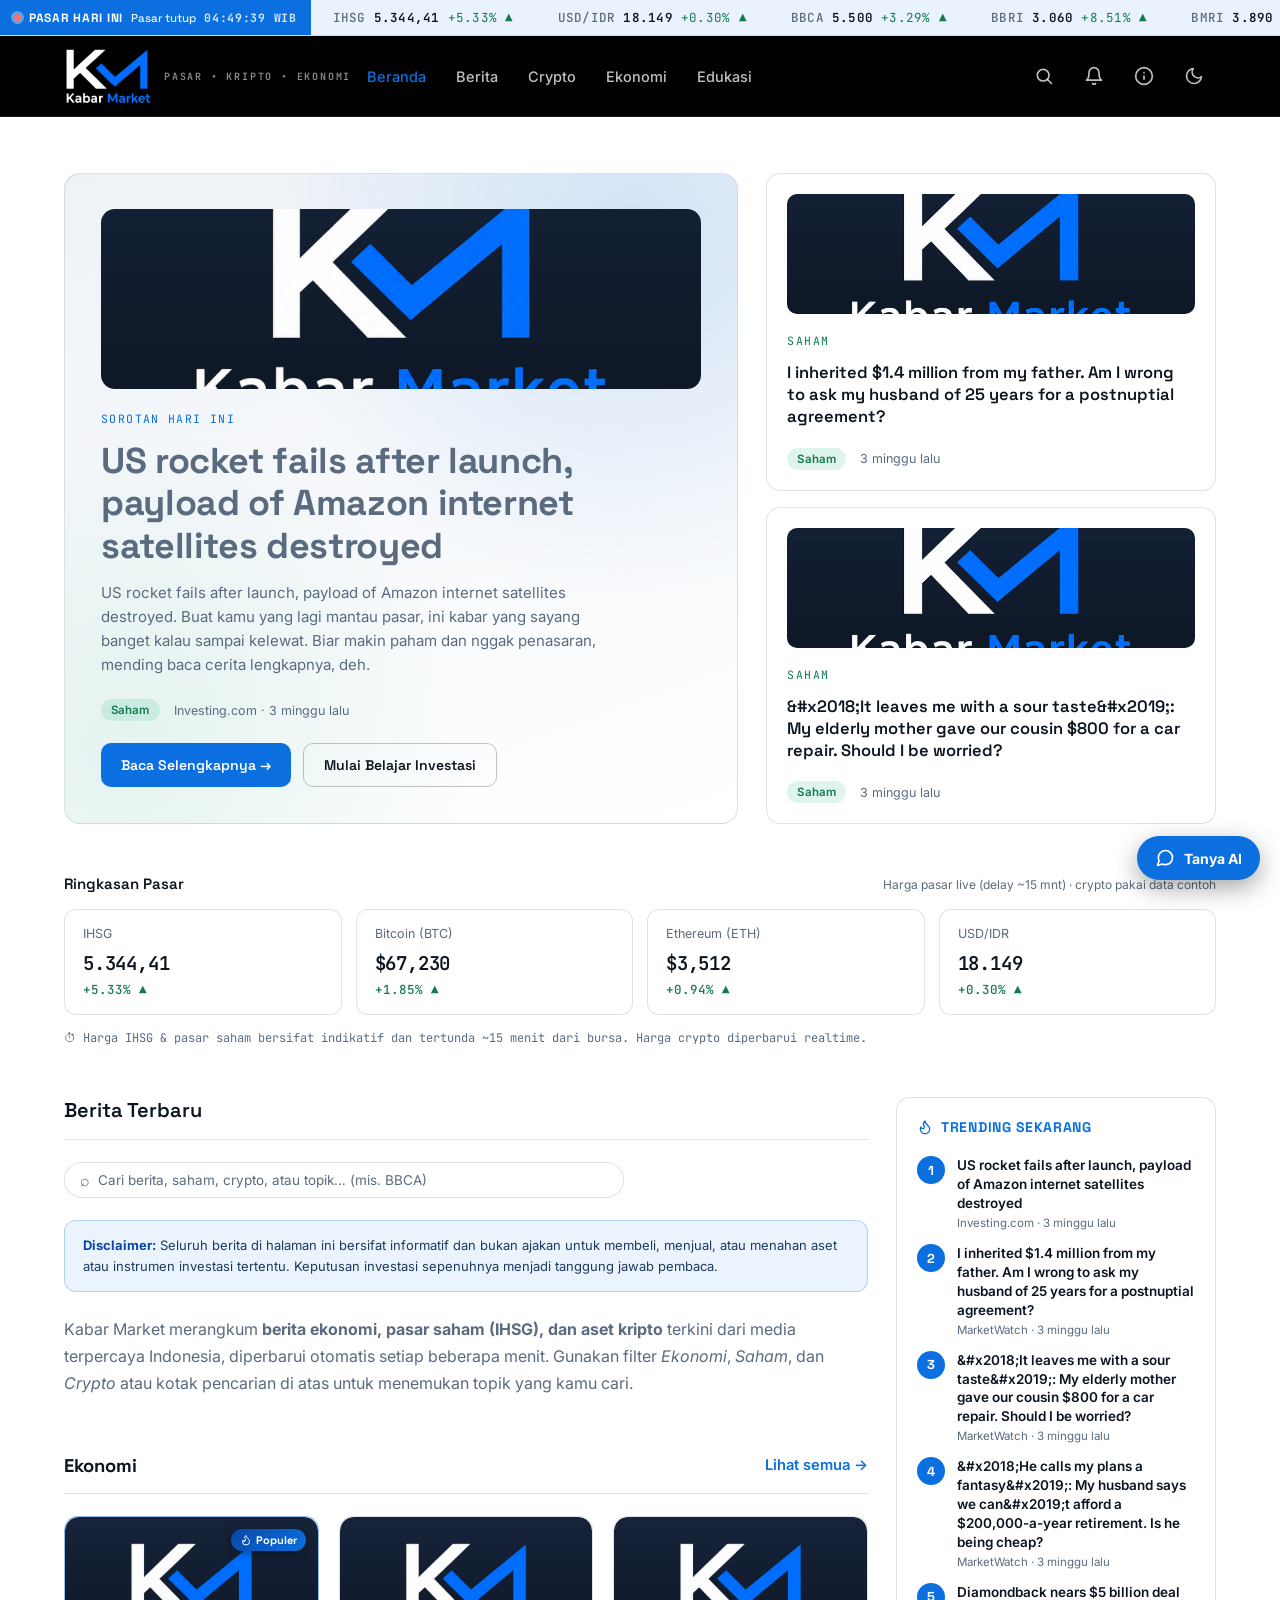
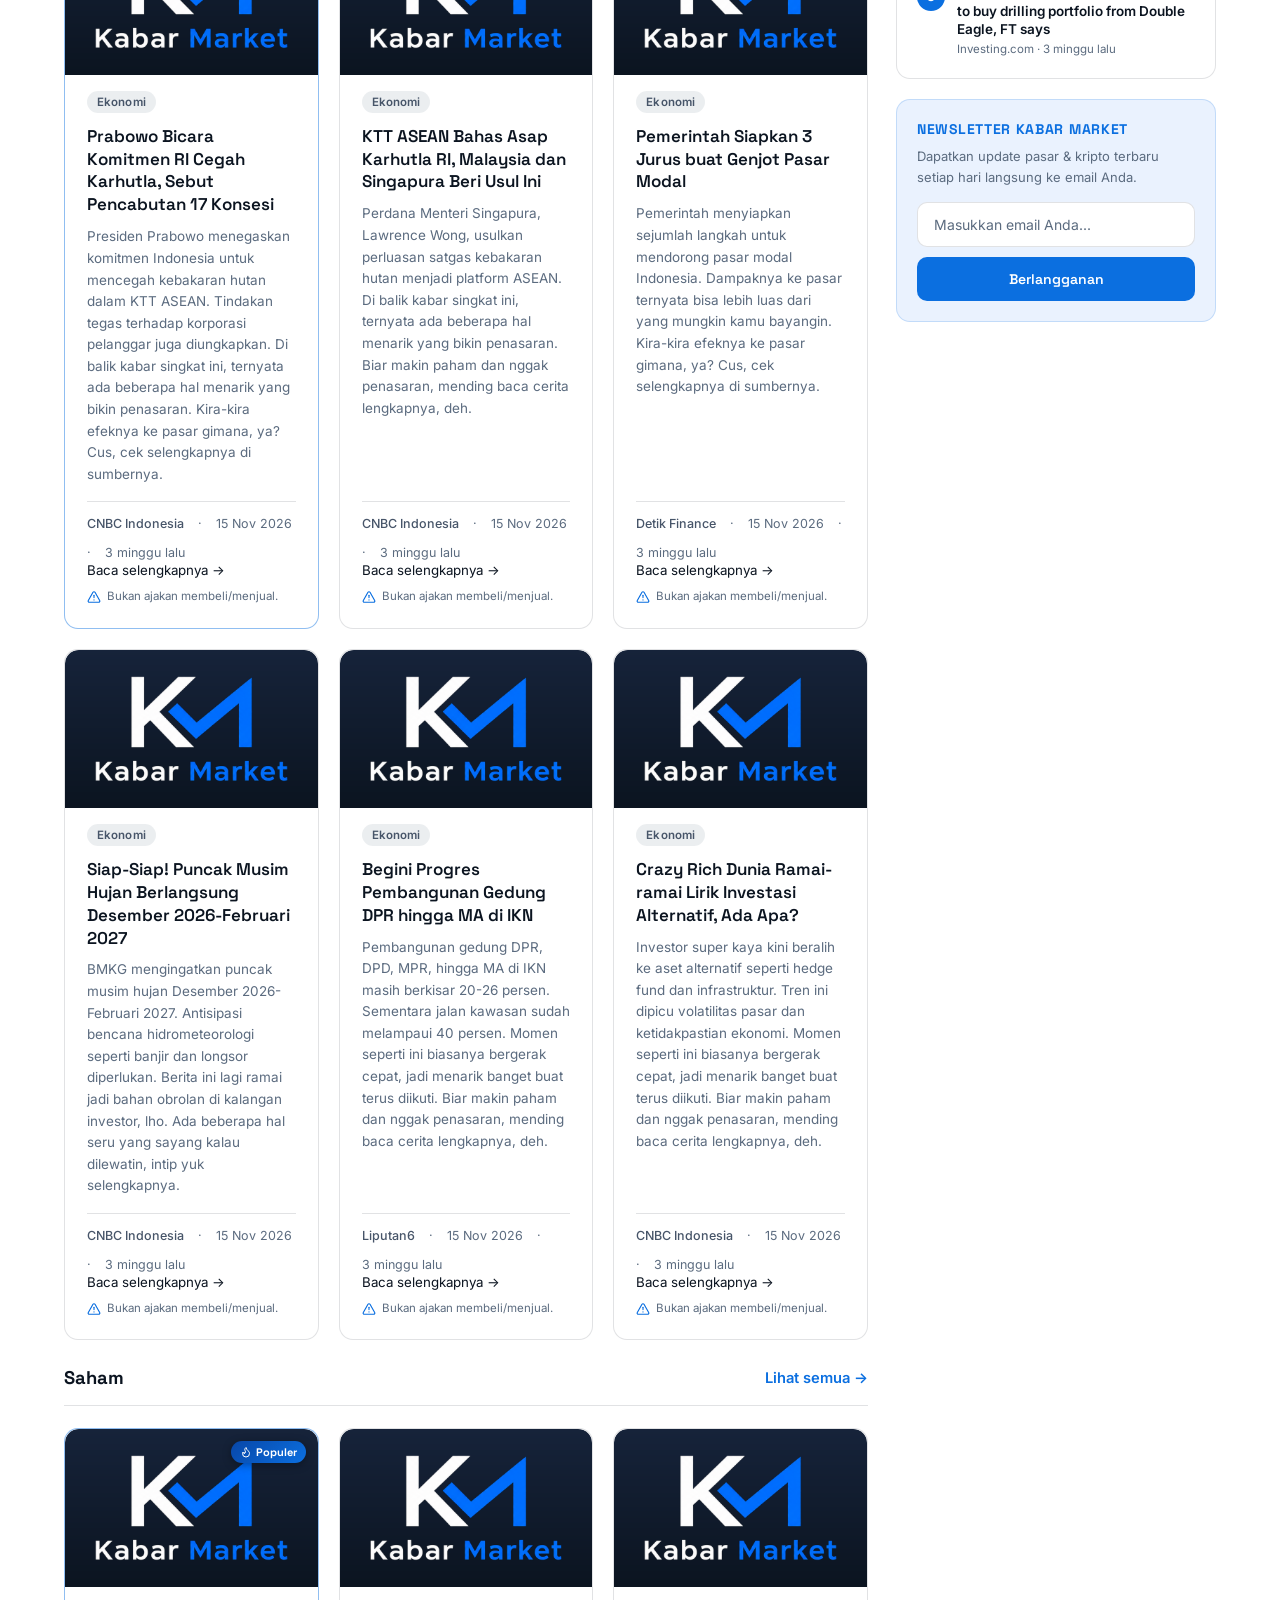
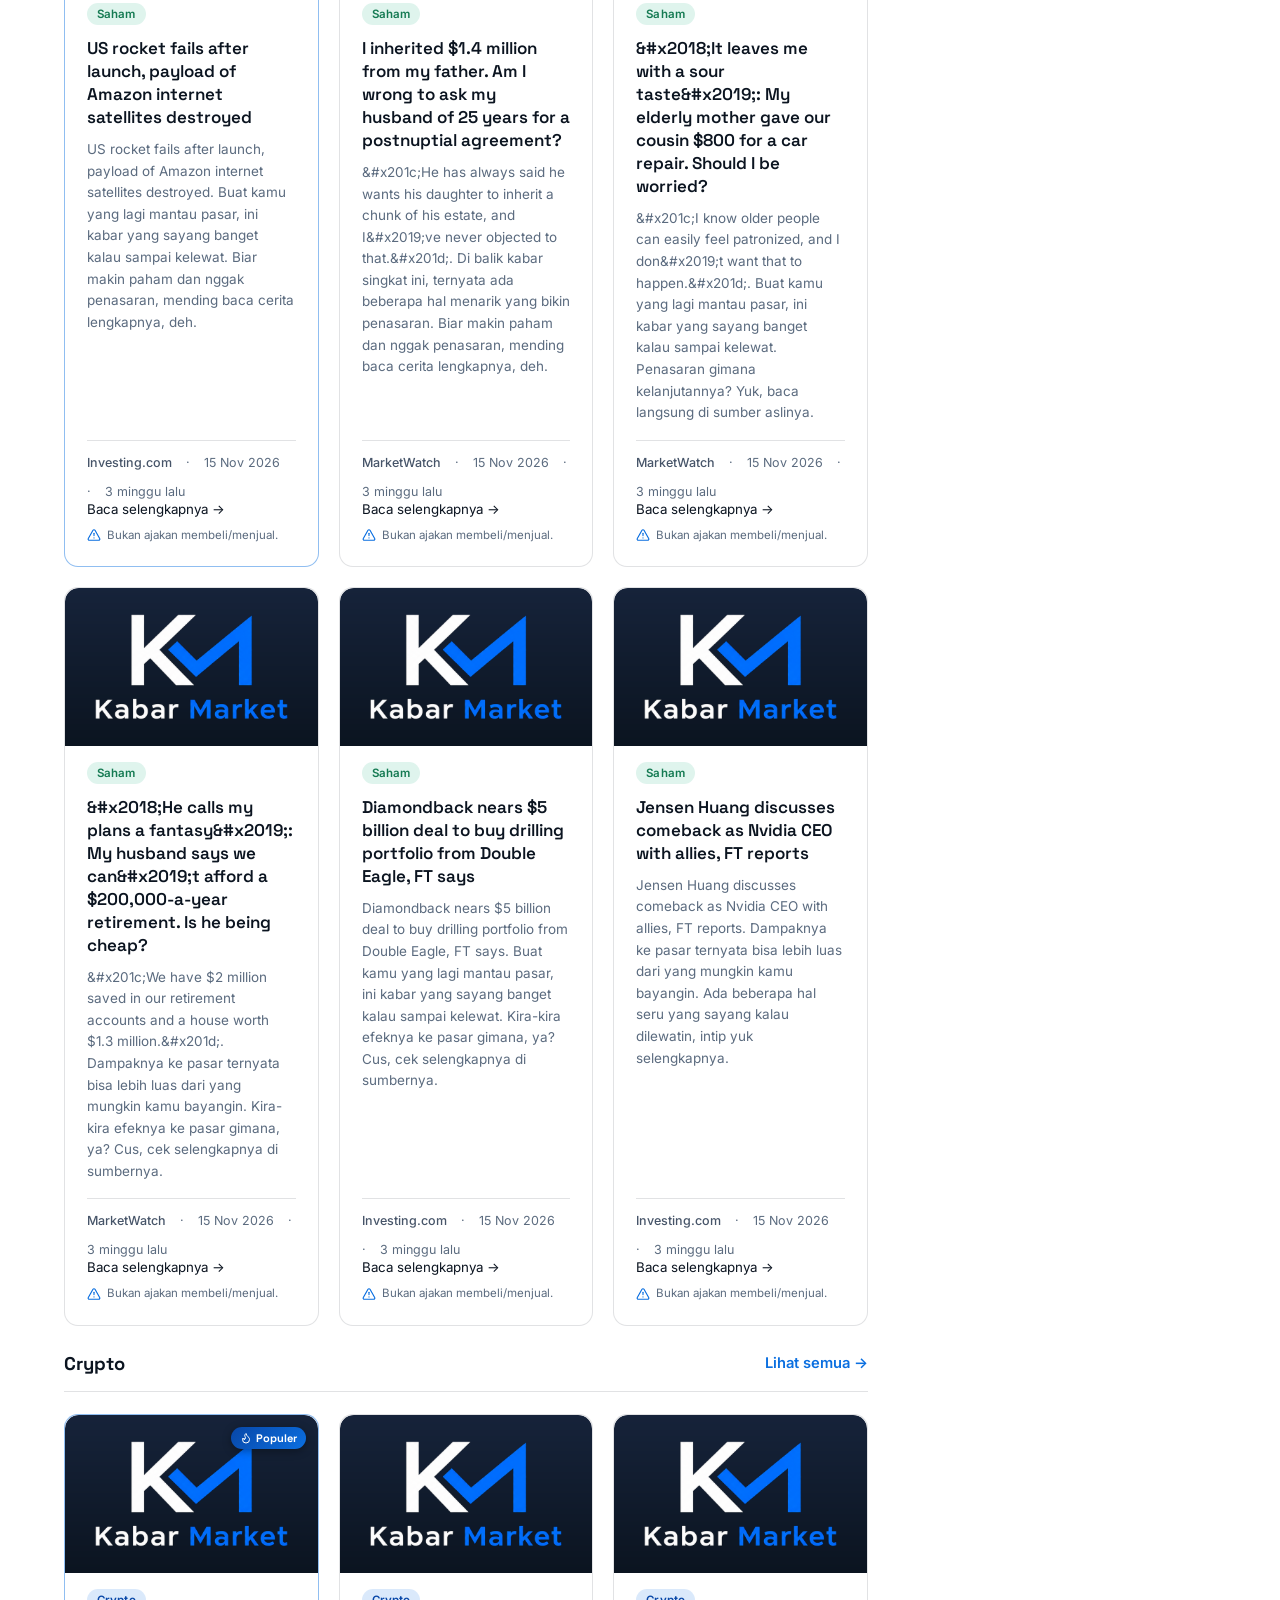
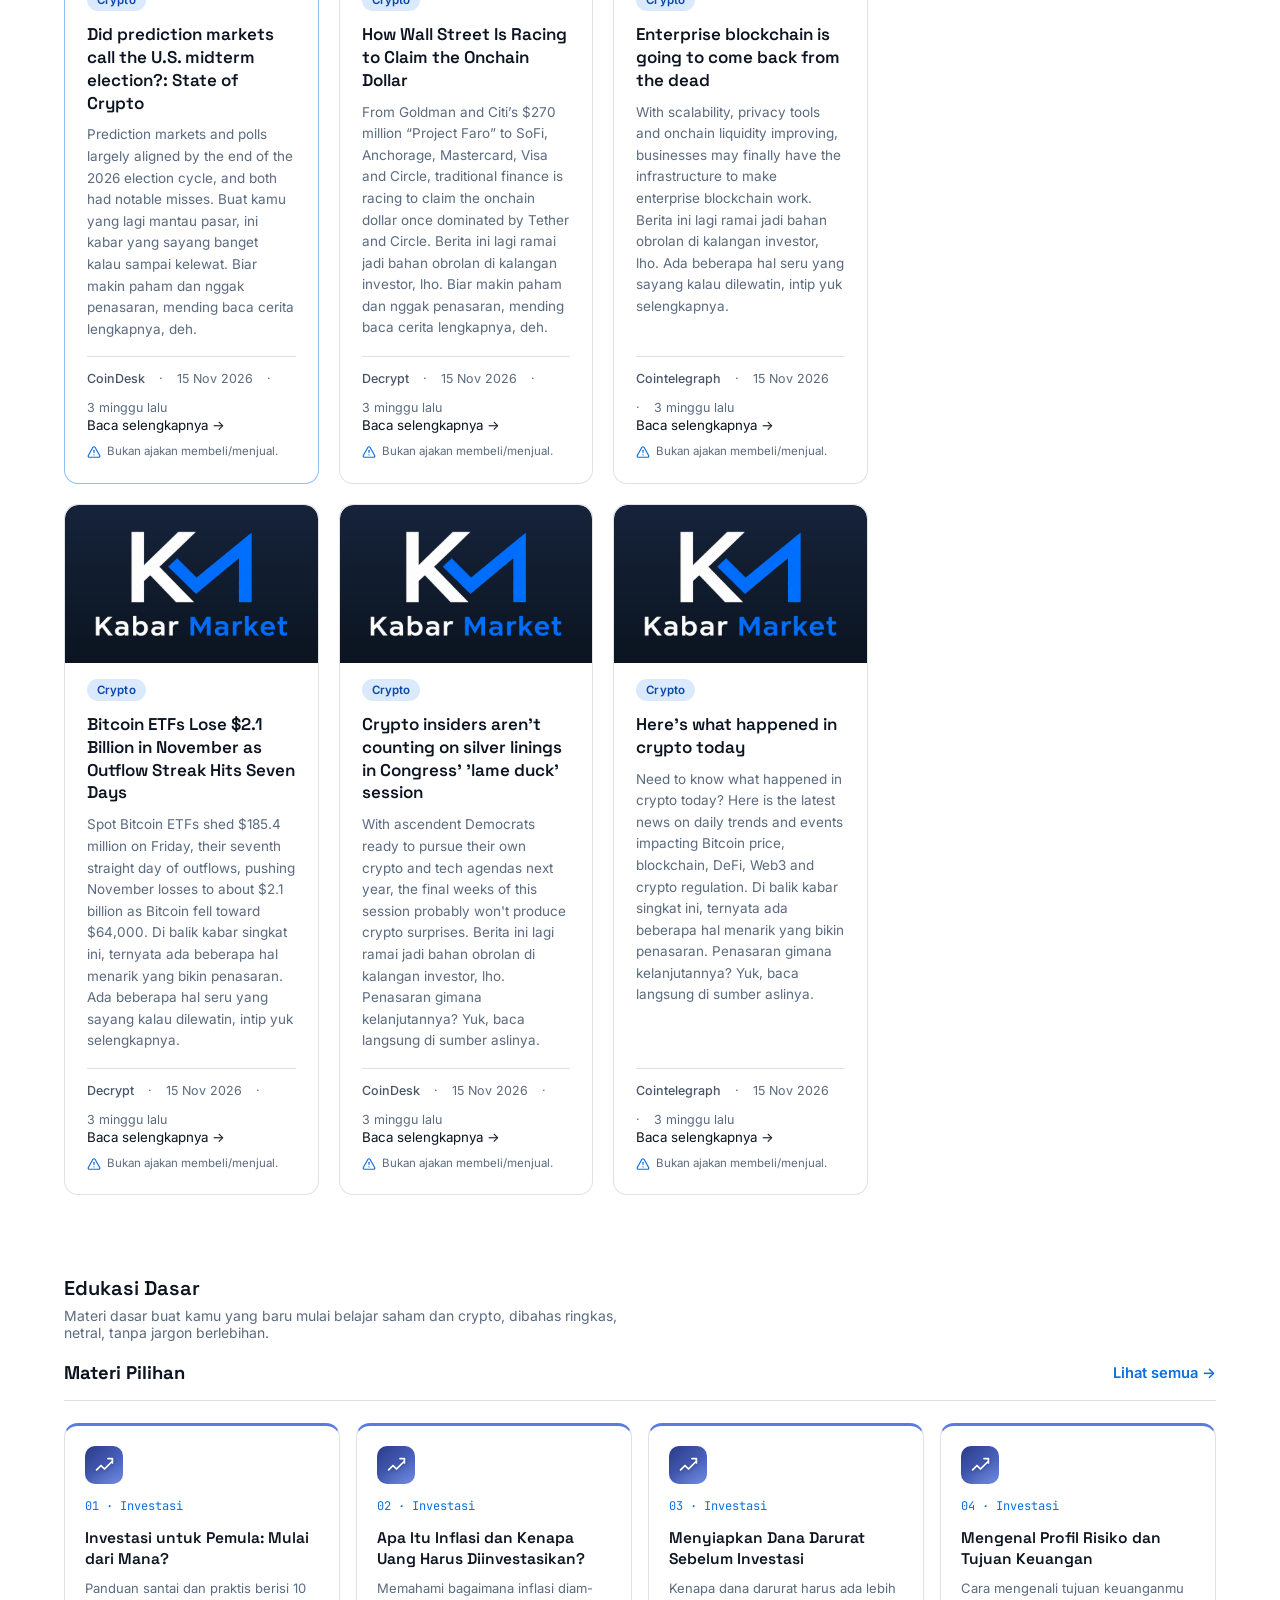
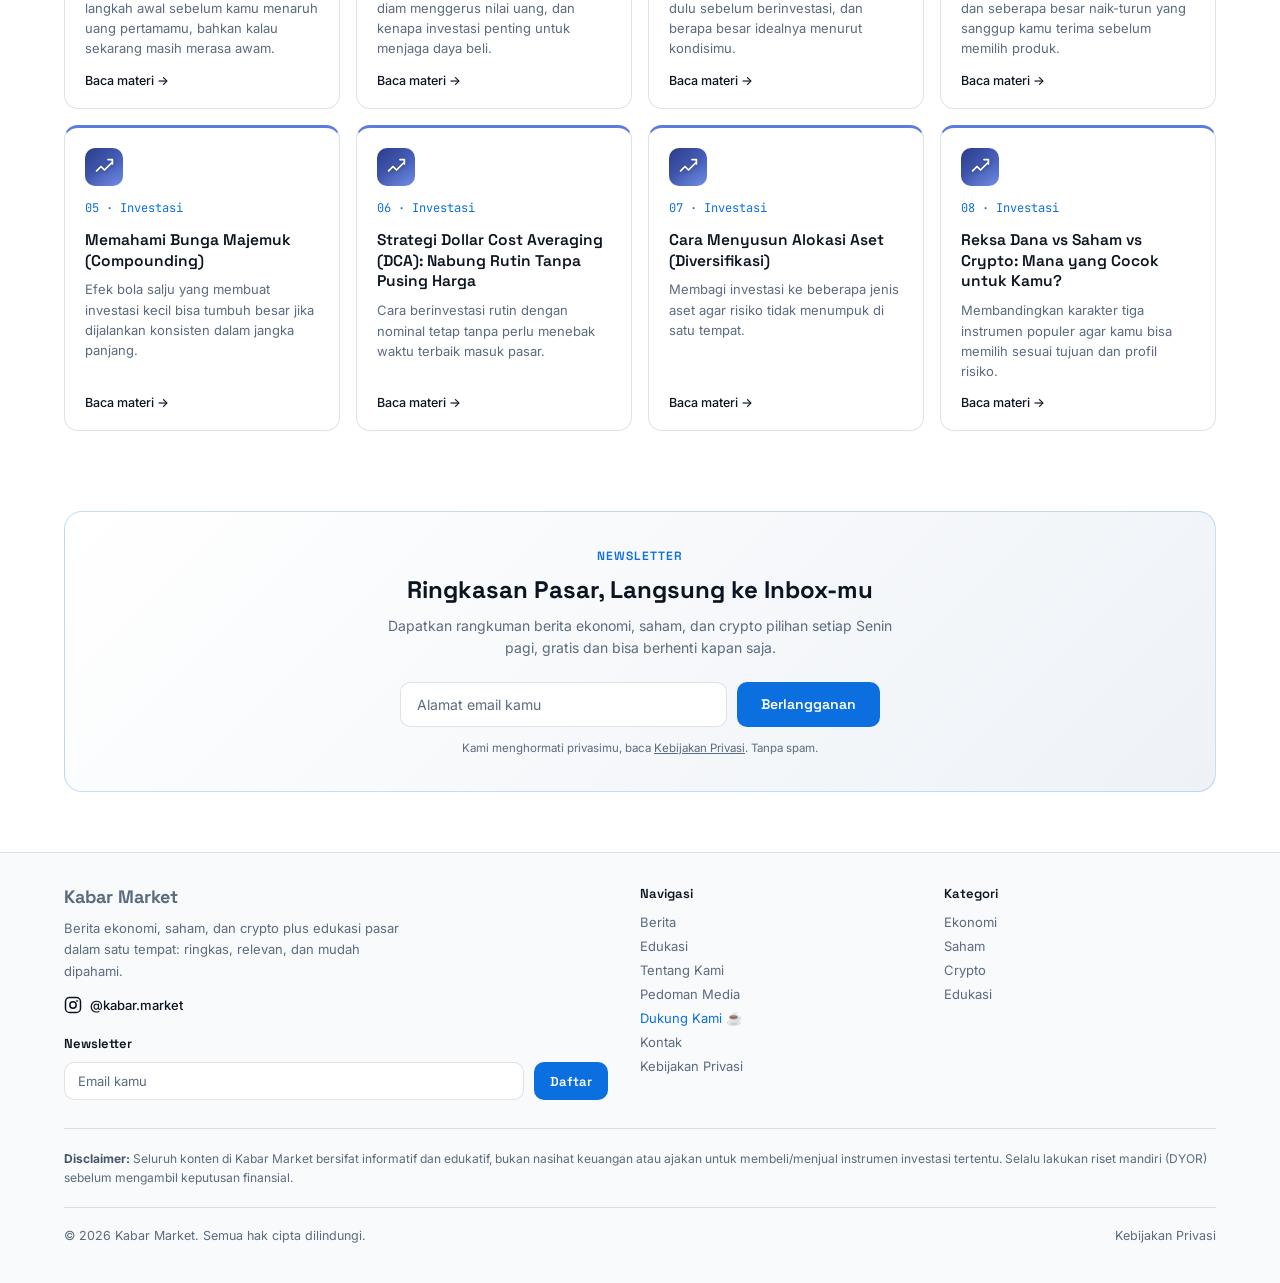
==== commit 1013882c: "perbaiki: tambah menu Beranda, ikon profil jadi ikon info, hapus link Karir dari footer" ====
--- a/index.html
+++ b/index.html
@@ -89,7 +89,8 @@
     <span class="brand-tagline">PASAR • KRIPTO • EKONOMI</span>
   </a>
     <nav class="links" id="navLinks">
-    <a href="berita.html" class="active">Berita</a>
+    <a href="index.html" class="active">Beranda</a>
+    <a href="berita.html">Berita</a>
     <a href="crypto.html">Crypto</a>
     <a href="ekonomi.html">Ekonomi</a>
     <a href="edukasi.html">Edukasi</a>
@@ -97,7 +98,7 @@
     <div class="nav-icons">
     <button type="button" class="nav-icon" id="navSearchBtn" aria-label="Cari berita"><svg viewBox="0 0 24 24" width="20" height="20" fill="none" stroke="currentColor" stroke-width="2" stroke-linecap="round" stroke-linejoin="round" aria-hidden="true"><circle cx="11" cy="11" r="7"></circle><line x1="21" y1="21" x2="16.5" y2="16.5"></line></svg></button>
     <a class="nav-icon" href="#newsletter" aria-label="Notifikasi dan newsletter"><svg viewBox="0 0 24 24" width="20" height="20" fill="none" stroke="currentColor" stroke-width="2" stroke-linecap="round" stroke-linejoin="round" aria-hidden="true"><path d="M18 8a6 6 0 0 0-12 0c0 7-3 9-3 9h18s-3-2-3-9"></path><path d="M13.7 21a2 2 0 0 1-3.4 0"></path></svg></a>
-    <a class="nav-icon" href="tentang.html" aria-label="Tentang Kabar Market"><svg viewBox="0 0 24 24" width="20" height="20" fill="none" stroke="currentColor" stroke-width="2" stroke-linecap="round" stroke-linejoin="round" aria-hidden="true"><path d="M20 21v-2a4 4 0 0 0-4-4H8a4 4 0 0 0-4 4v2"></path><circle cx="12" cy="7" r="4"></circle></svg></a>
+    <a class="nav-icon" href="tentang.html" aria-label="Tentang Kabar Market"><svg viewBox="0 0 24 24" width="20" height="20" fill="none" stroke="currentColor" stroke-width="2" stroke-linecap="round" stroke-linejoin="round" aria-hidden="true"><circle cx="12" cy="12" r="10"></circle><line x1="12" y1="16" x2="12" y2="12"></line><line x1="12" y1="8" x2="12.01" y2="8"></line></svg></a>
     <button type="button" class="nav-icon" id="themeToggle" aria-label="Aktifkan mode gelap"><svg class="icon-moon" viewBox="0 0 24 24" width="20" height="20" fill="none" stroke="currentColor" stroke-width="2" stroke-linecap="round" stroke-linejoin="round" aria-hidden="true"><path d="M21 12.79A9 9 0 1 1 11.21 3 7 7 0 0 0 21 12.79z"></path></svg><svg class="icon-sun" viewBox="0 0 24 24" width="20" height="20" fill="none" stroke="currentColor" stroke-width="2" stroke-linecap="round" stroke-linejoin="round" aria-hidden="true"><circle cx="12" cy="12" r="4"></circle><path d="M12 2v2"></path><path d="M12 20v2"></path><path d="m4.93 4.93 1.41 1.41"></path><path d="m17.66 17.66 1.41 1.41"></path><path d="M2 12h2"></path><path d="M20 12h2"></path><path d="m6.34 17.66-1.41 1.41"></path><path d="m19.07 4.93-1.41 1.41"></path></svg></button>
   </div>
   <button class="hamburger" id="hamburgerBtn" aria-label="Buka menu" aria-expanded="false"><span></span><span></span><span></span></button>
@@ -256,7 +257,6 @@
       <a href="edukasi.html">Edukasi</a>
       <a href="tentang.html">Tentang Kami</a>
       <a href="tentang.html#pedoman">Pedoman Media</a>
-      <a href="tentang.html#karir">Karir</a>
       <a href="dukung.html" class="footer-support">Dukung Kami ☕</a>
       <a href="mailto:kabarmarket1@gmail.com">Kontak</a>
       <a href="#" class="open-privacy">Kebijakan Privasi</a>
--- a/assets/style.css
+++ b/assets/style.css
@@ -149,7 +149,7 @@
   @media (max-width:900px){
     .nav{ padding:14px clamp(20px, 5vw, 64px); flex-wrap:wrap; row-gap:0; }
     .brand{ gap:8px; }
-    .brand-logo{ width:70px; height:45px; }
+    .brand-logo{ width:104px; height:66px; }
     .brand-tagline{ display:none; }
     nav.links{
       order:1; flex-basis:100%; width:100%;
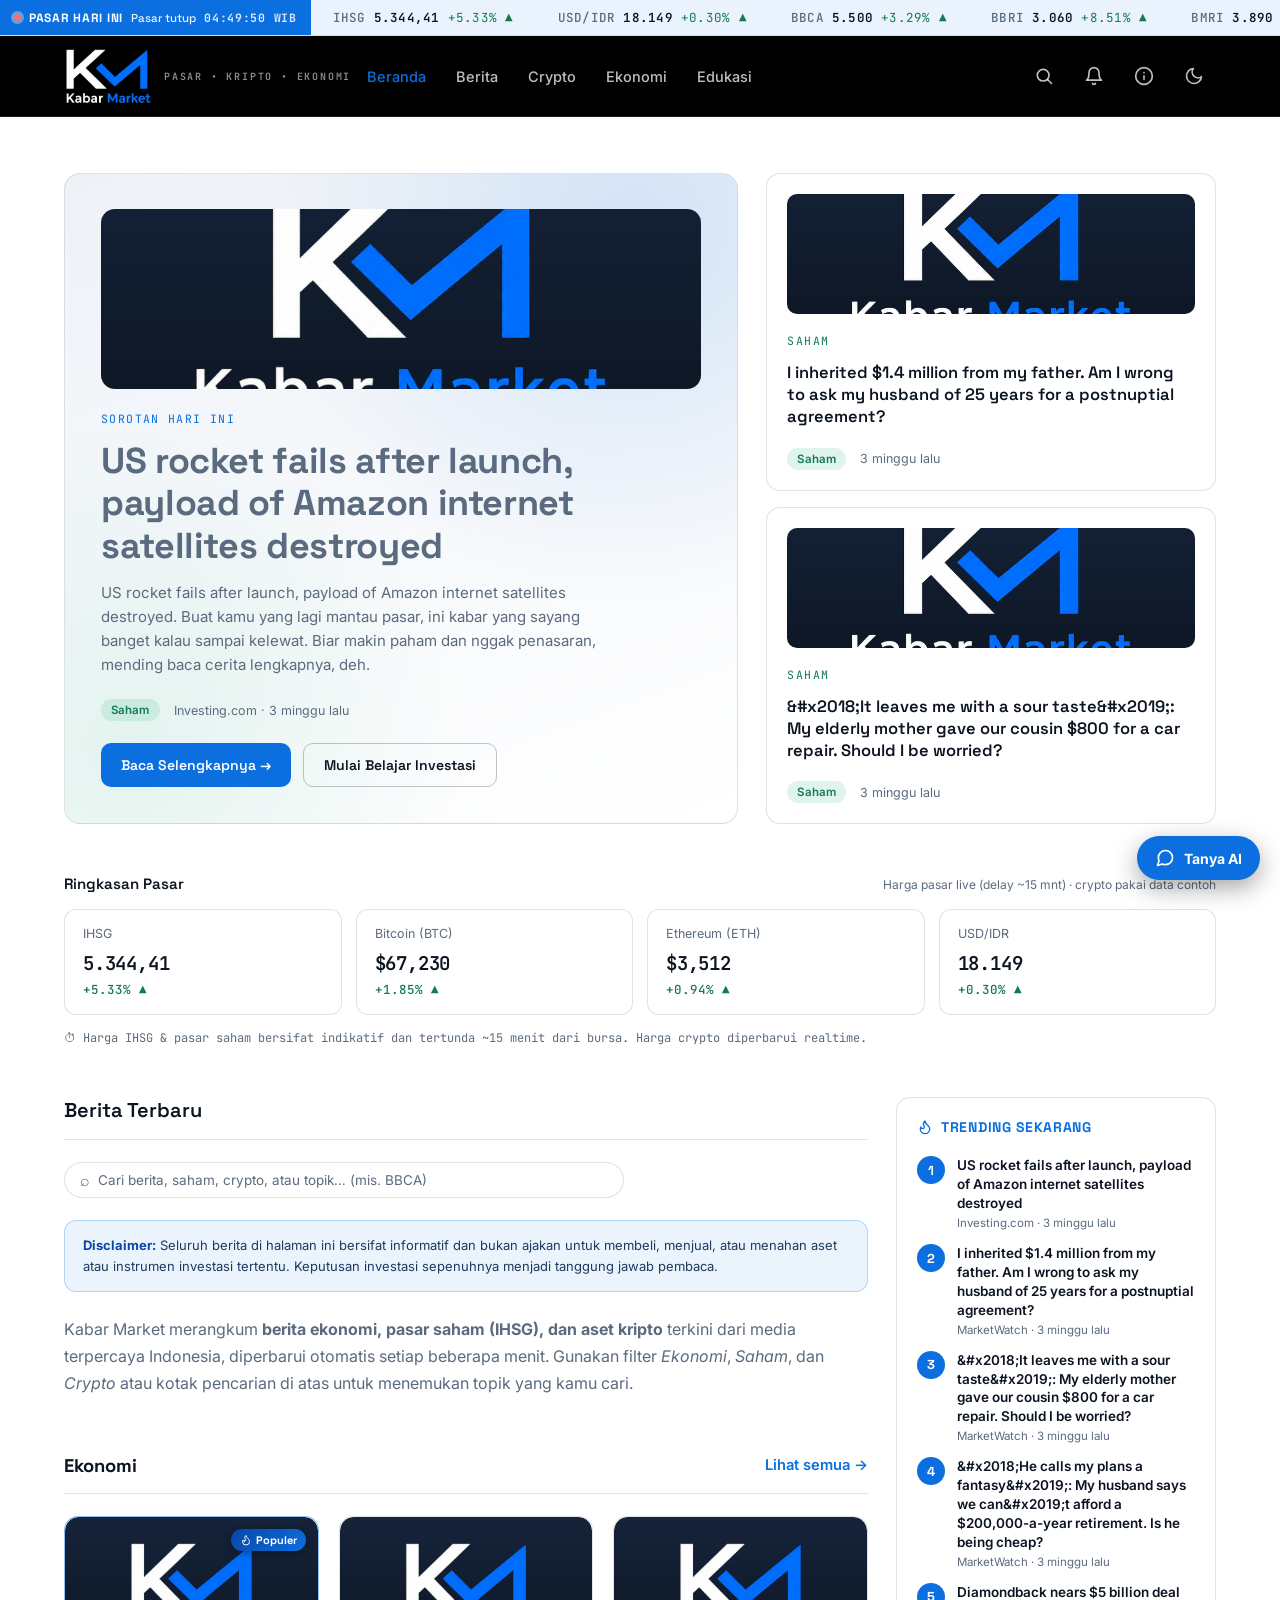
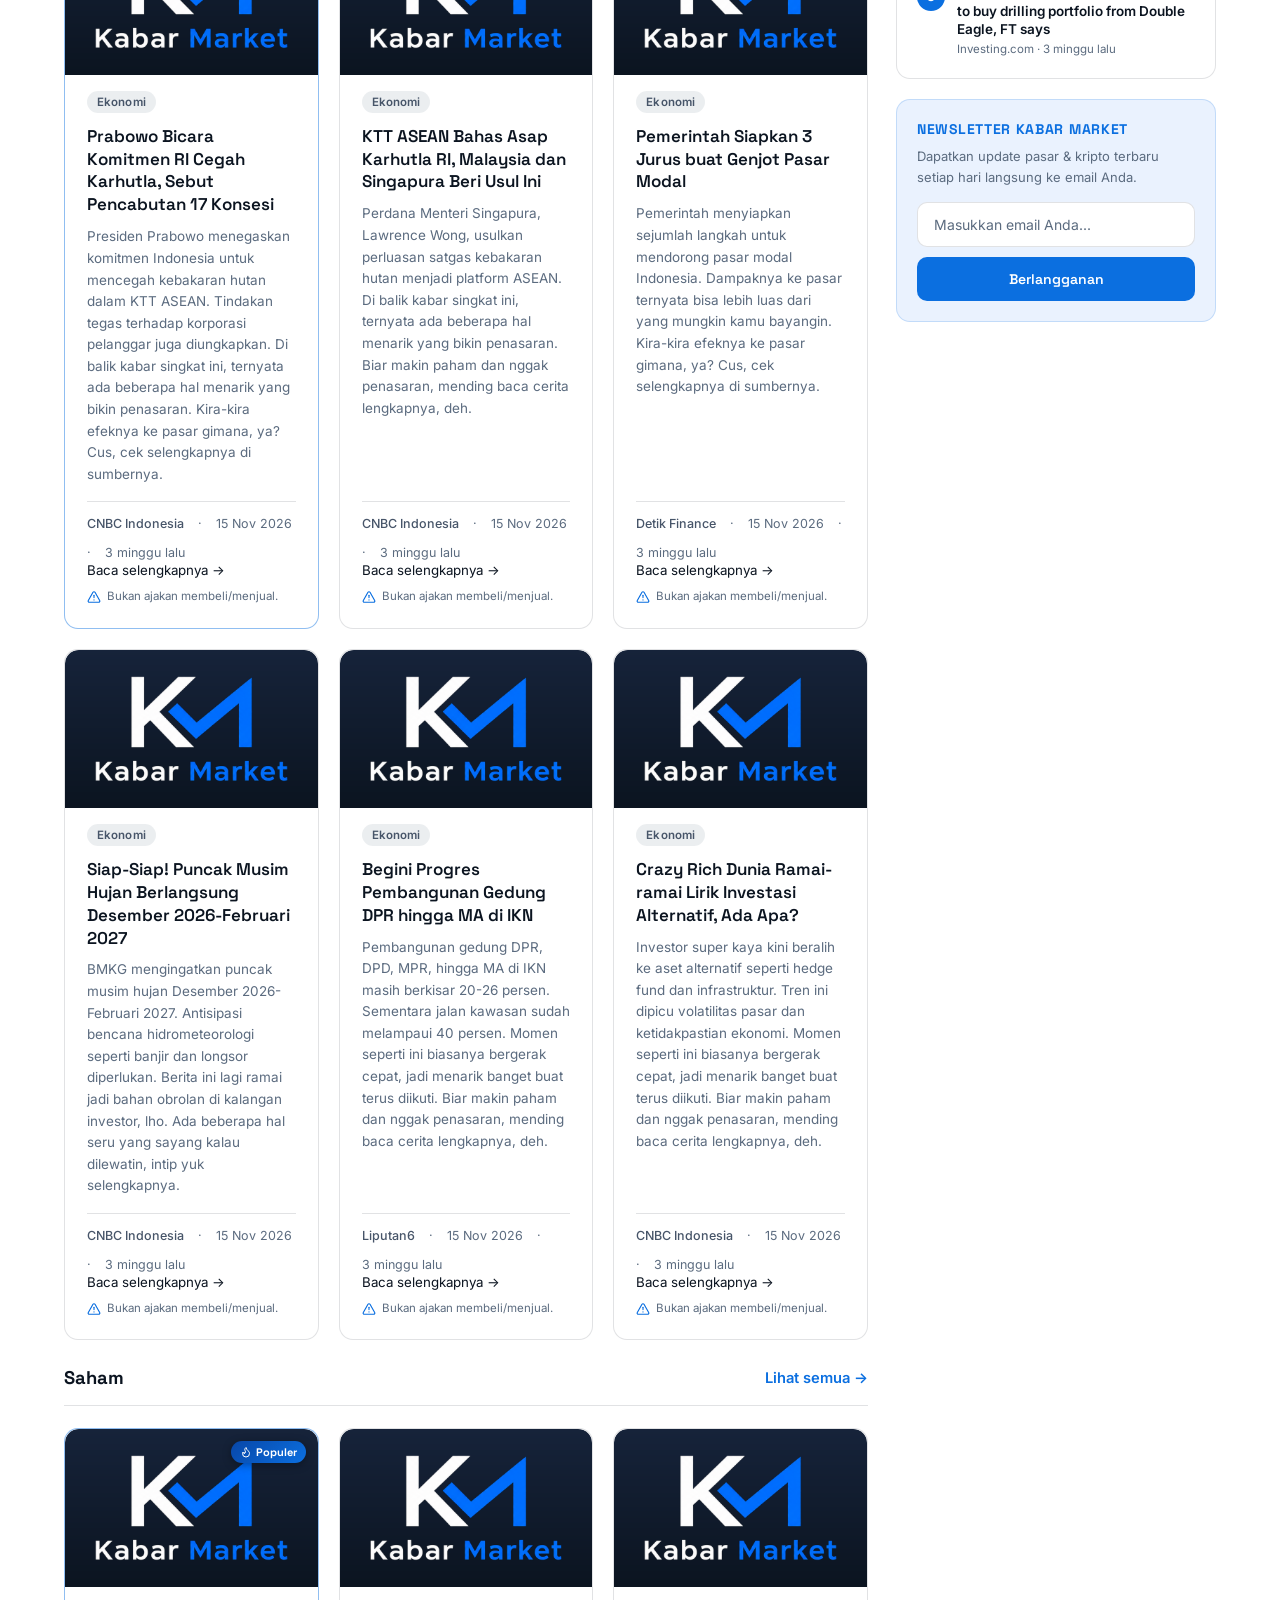
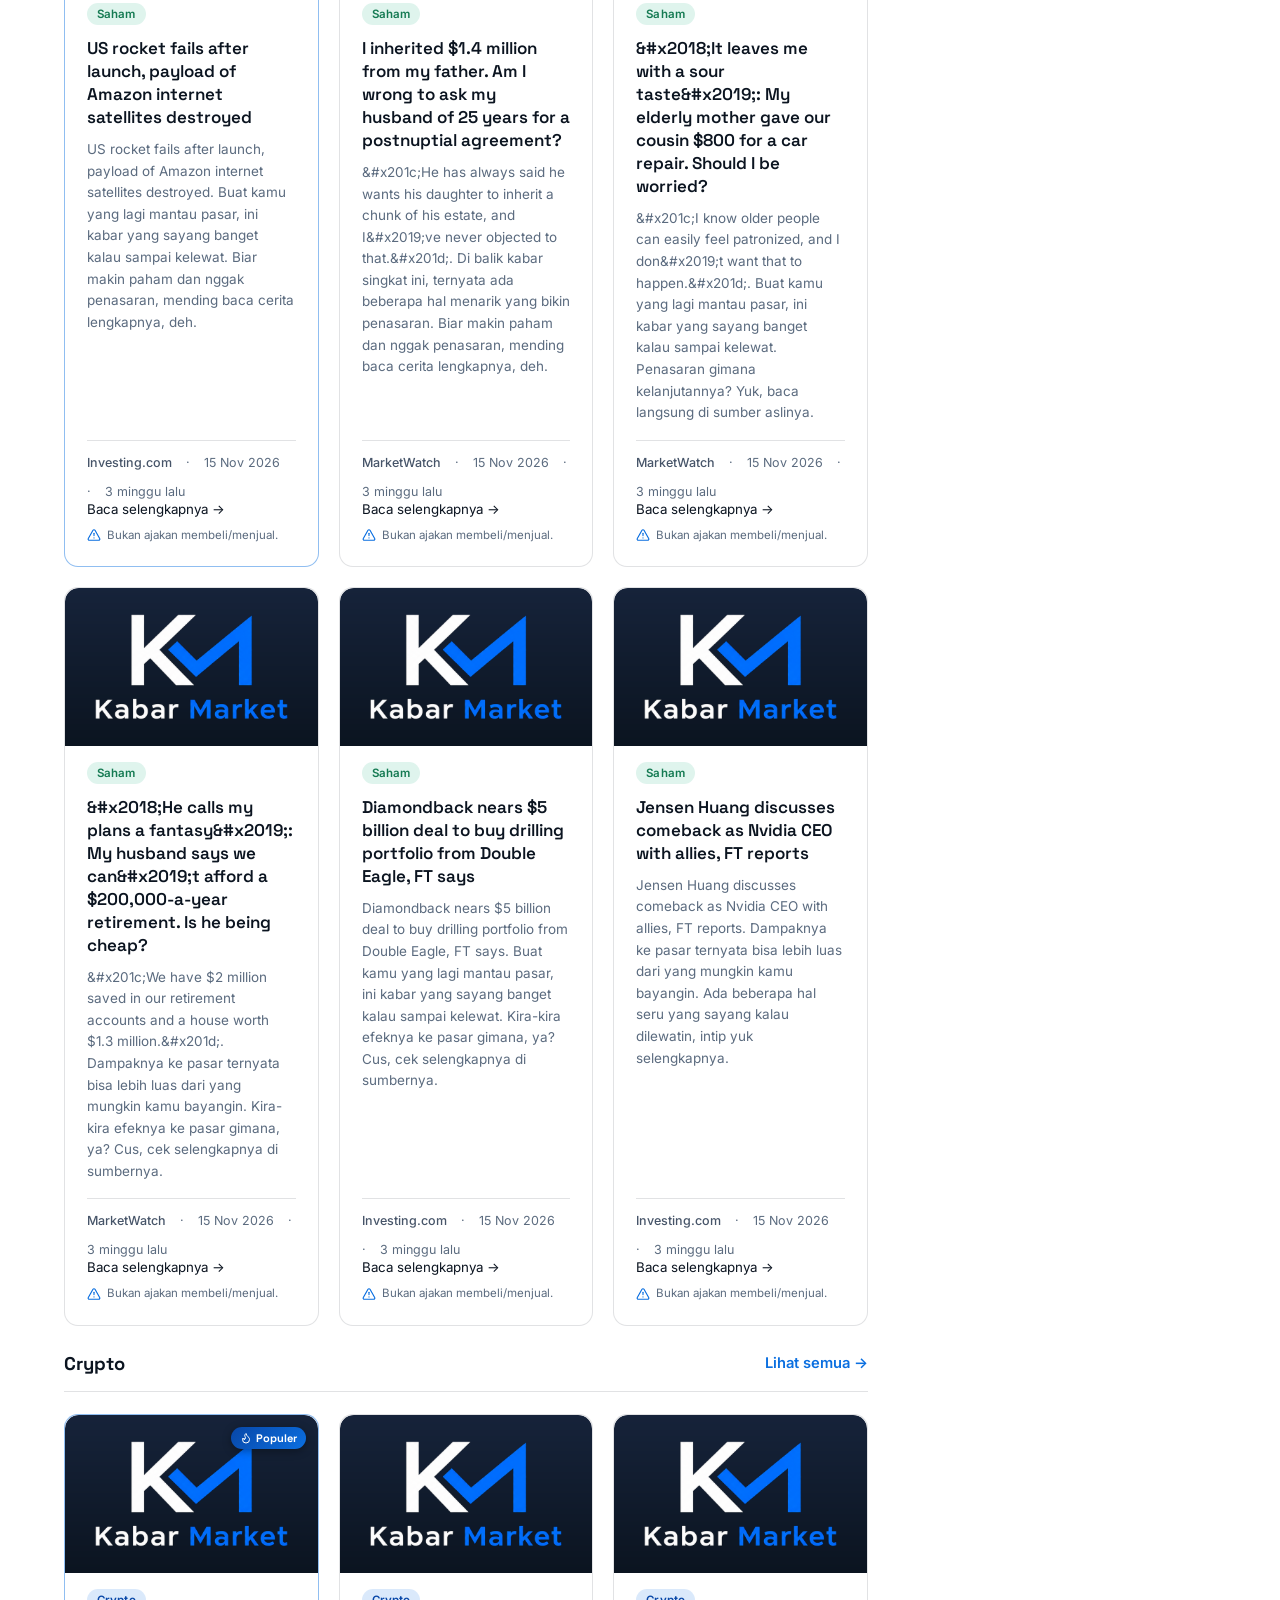
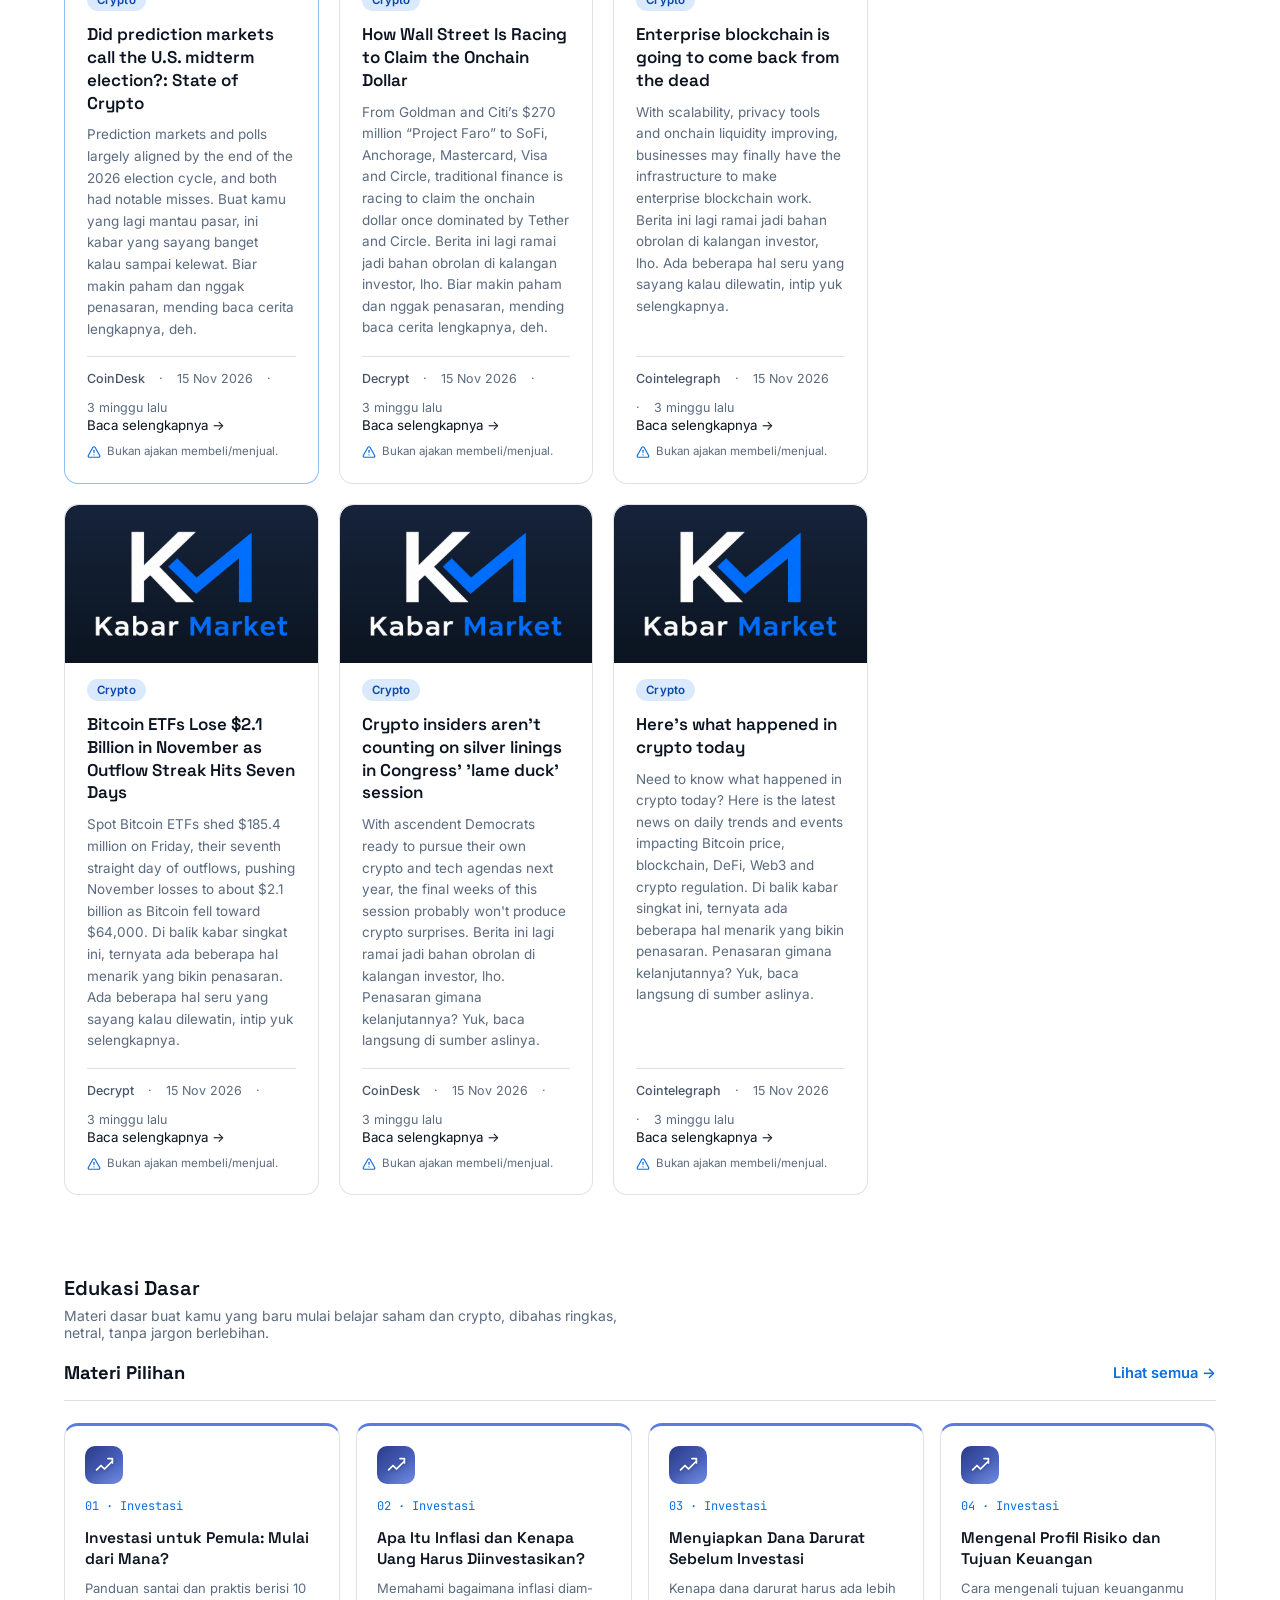
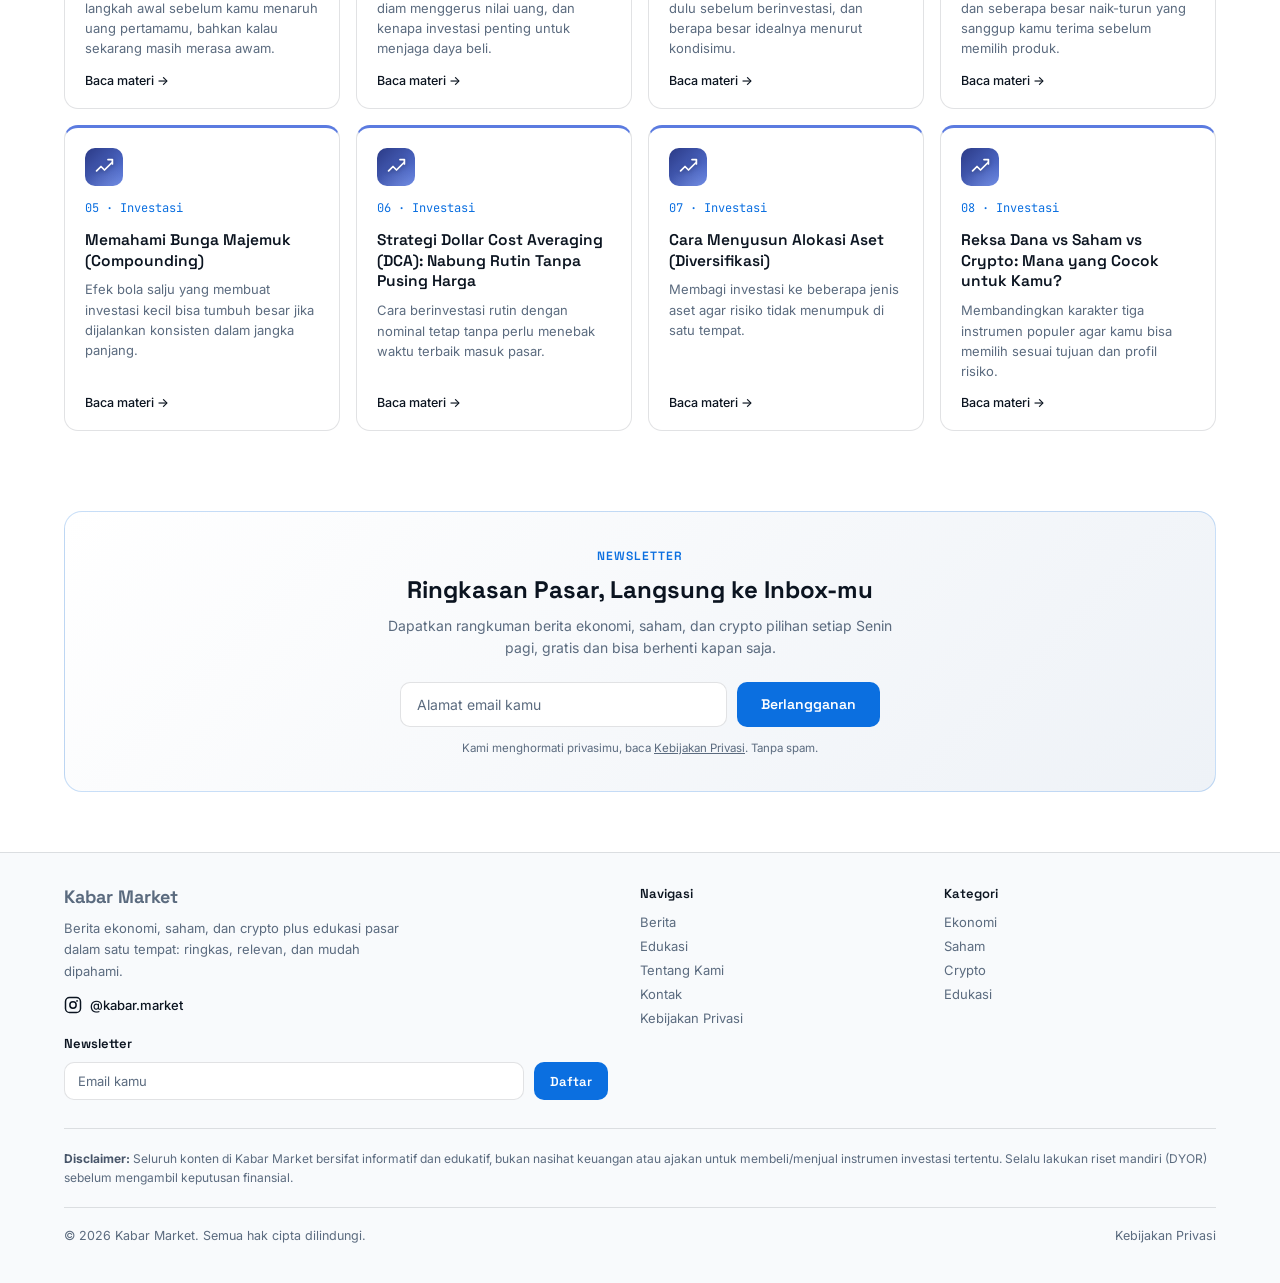
==== commit df440251: "bersihkan footer: hapus link Pedoman Media dan Dukung Kami dari Navigasi" ====
--- a/index.html
+++ b/index.html
@@ -256,8 +256,6 @@
       <a href="index.html">Berita</a>
       <a href="edukasi.html">Edukasi</a>
       <a href="tentang.html">Tentang Kami</a>
-      <a href="tentang.html#pedoman">Pedoman Media</a>
-      <a href="dukung.html" class="footer-support">Dukung Kami ☕</a>
       <a href="mailto:kabarmarket1@gmail.com">Kontak</a>
       <a href="#" class="open-privacy">Kebijakan Privasi</a>
     </div>
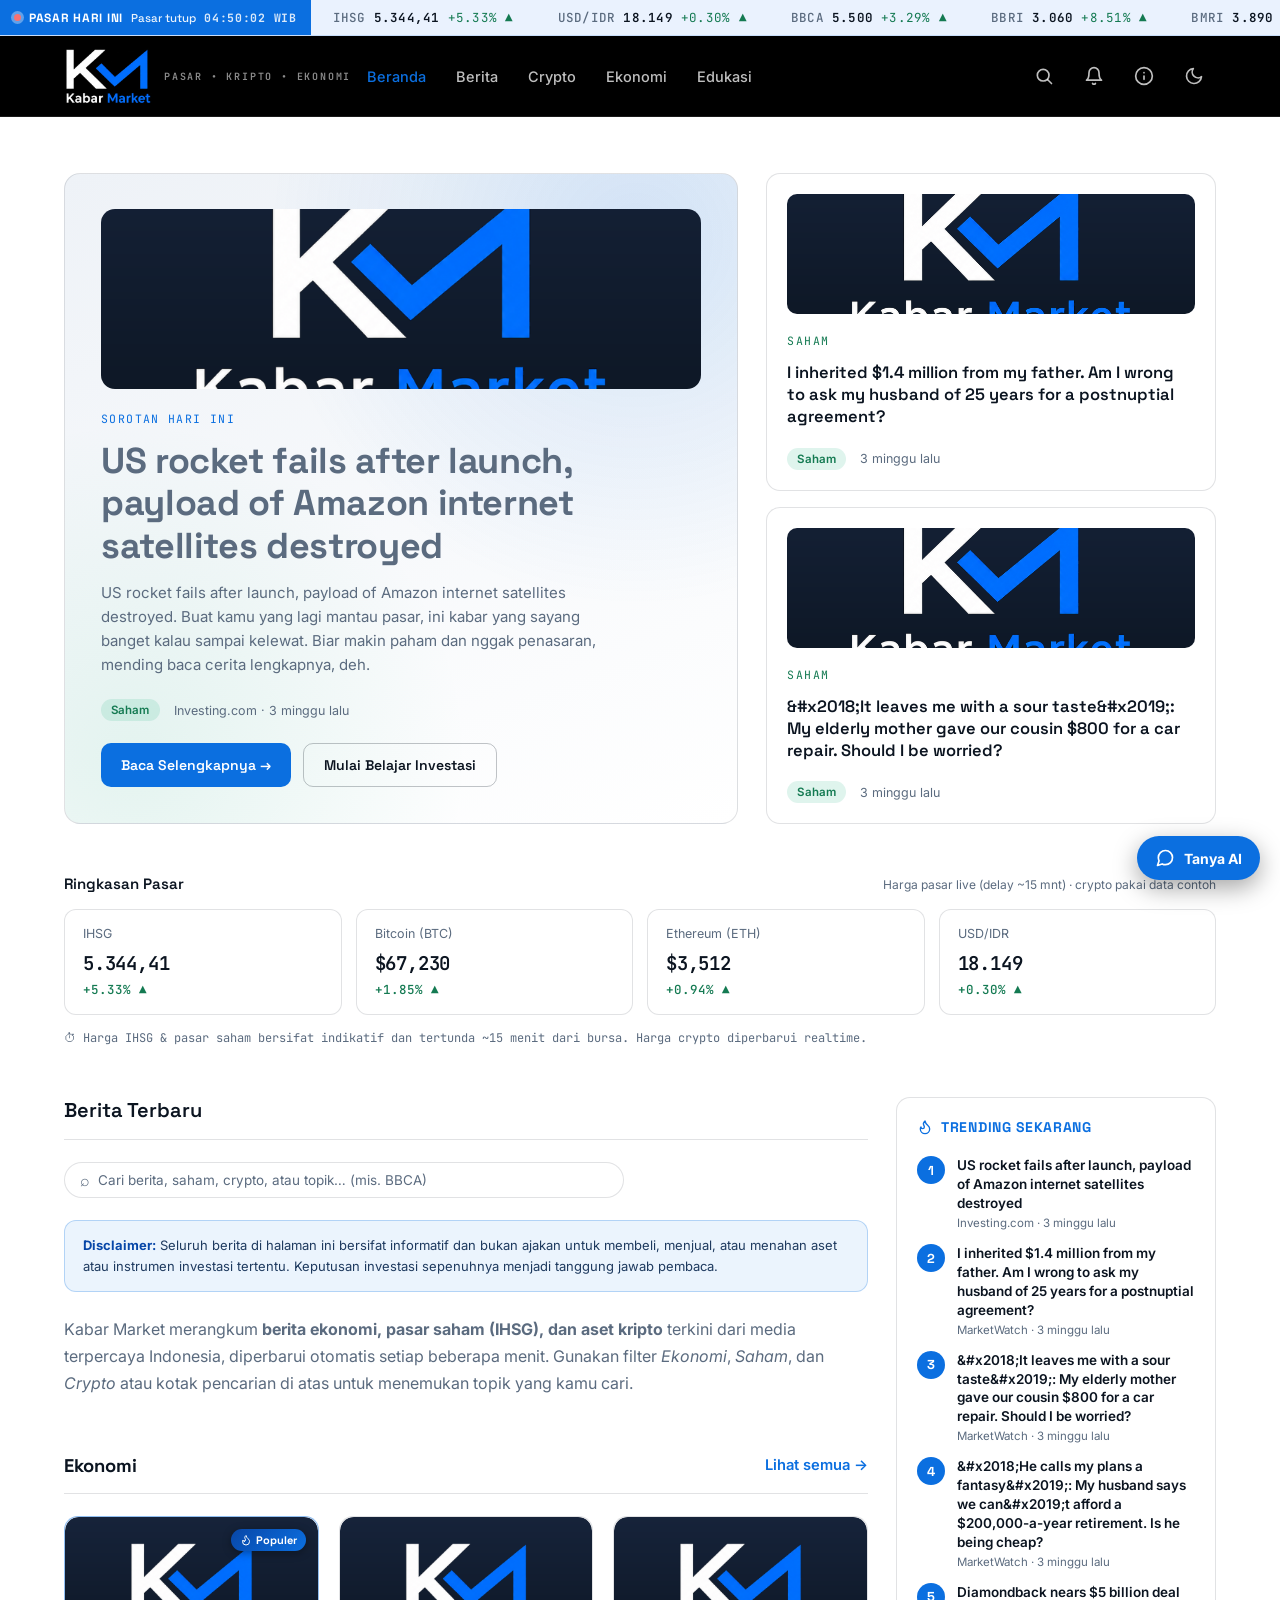
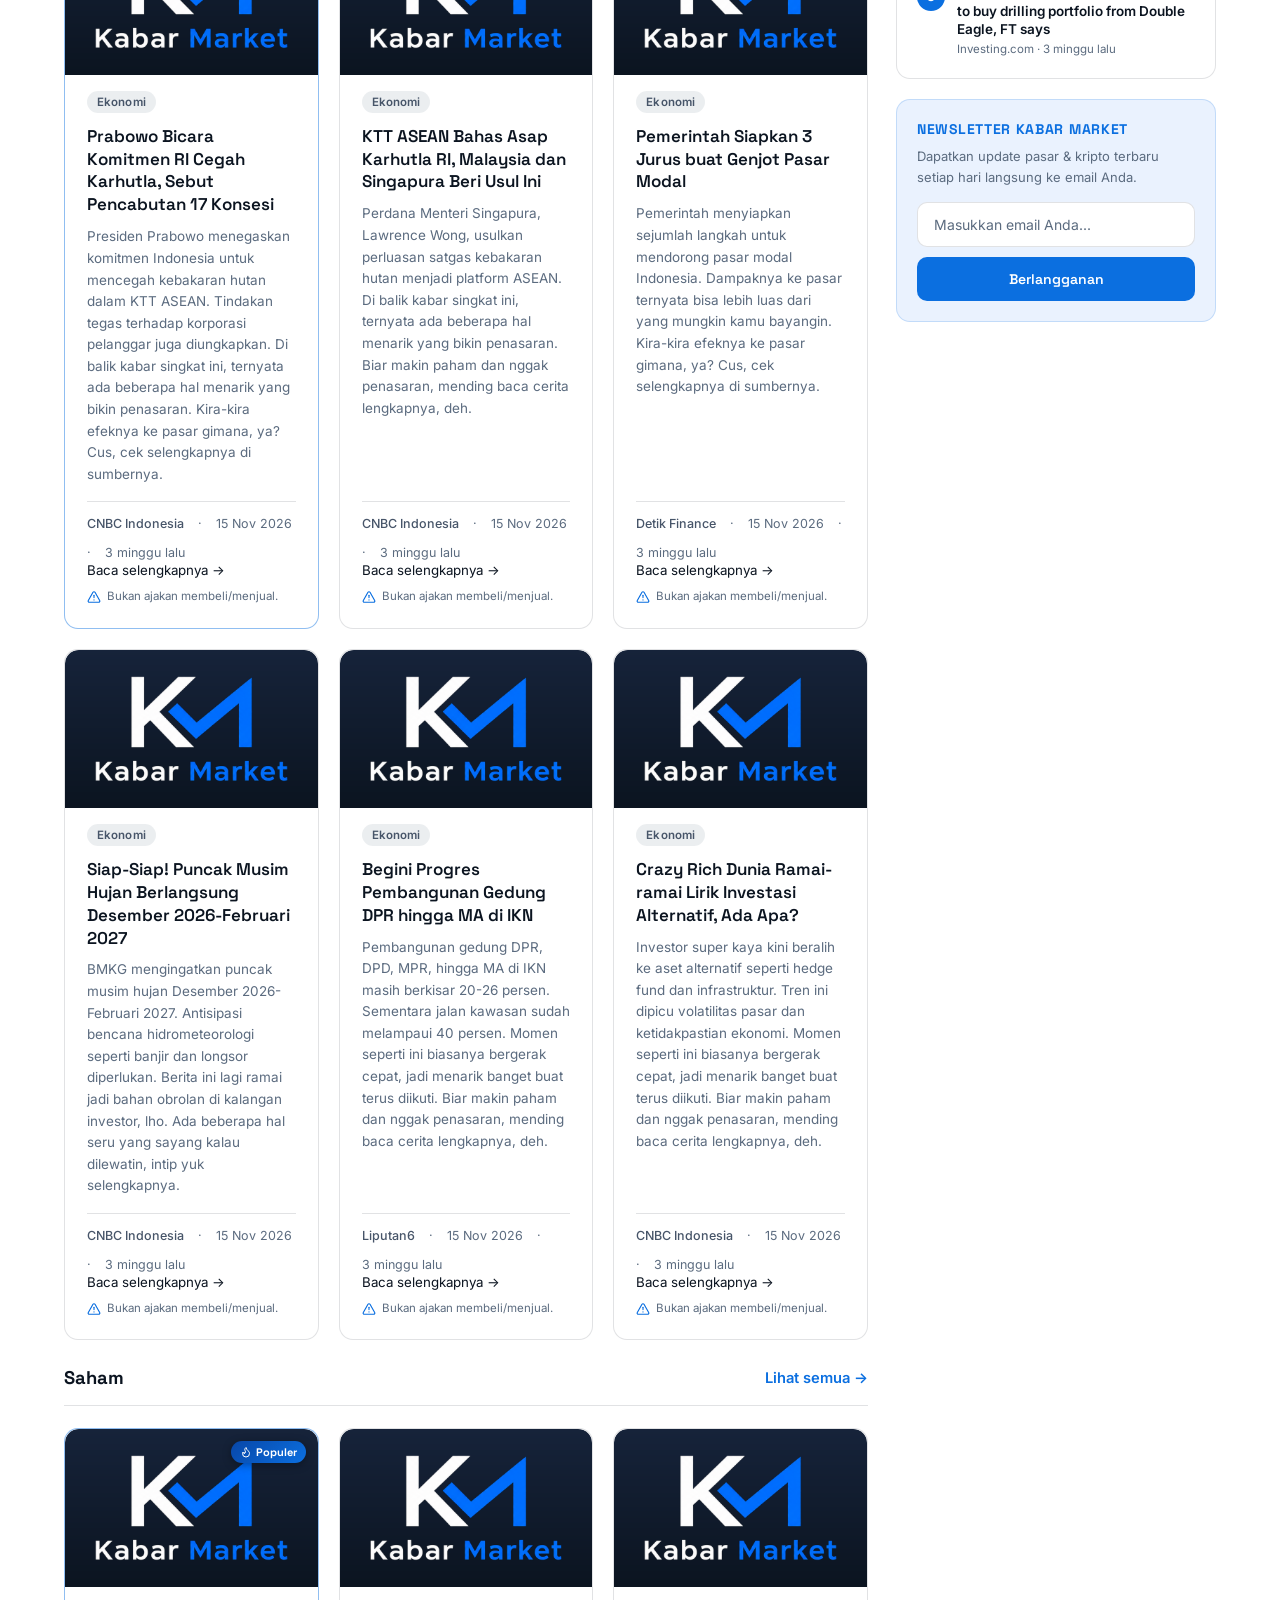
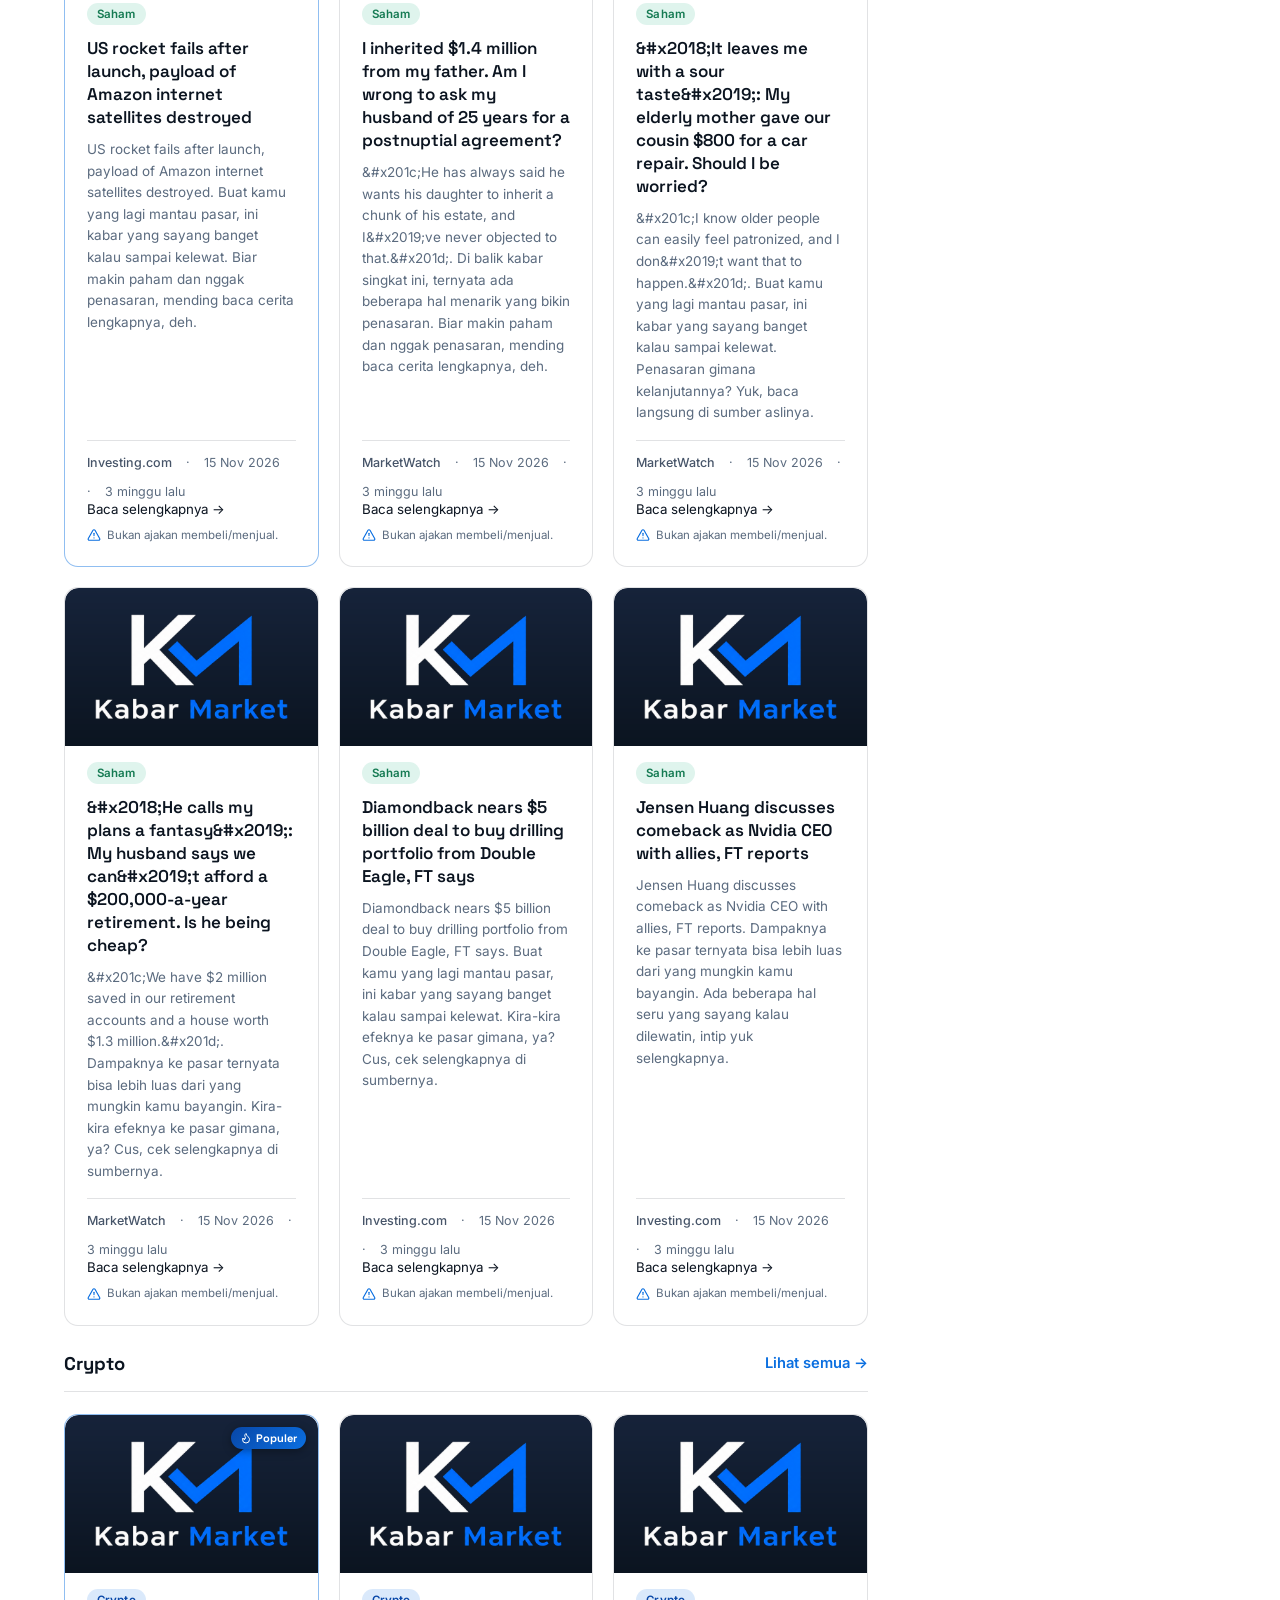
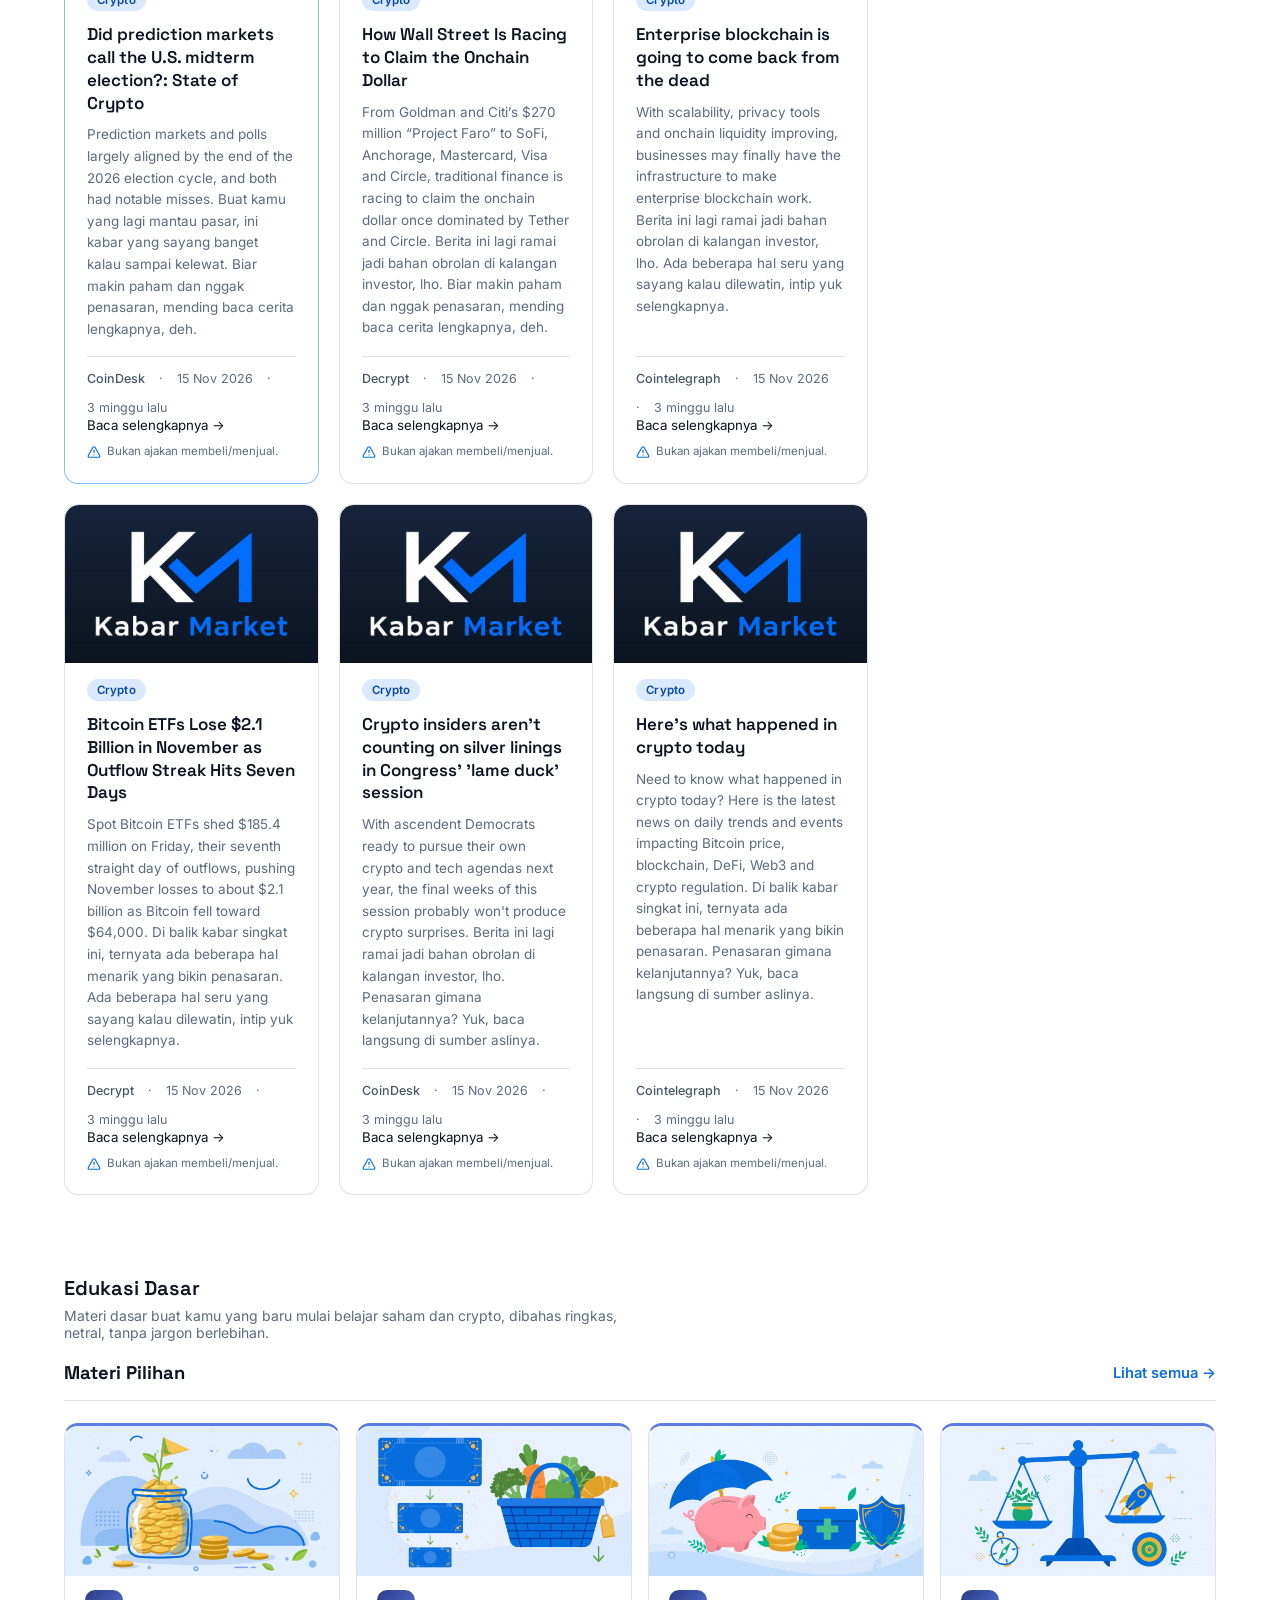
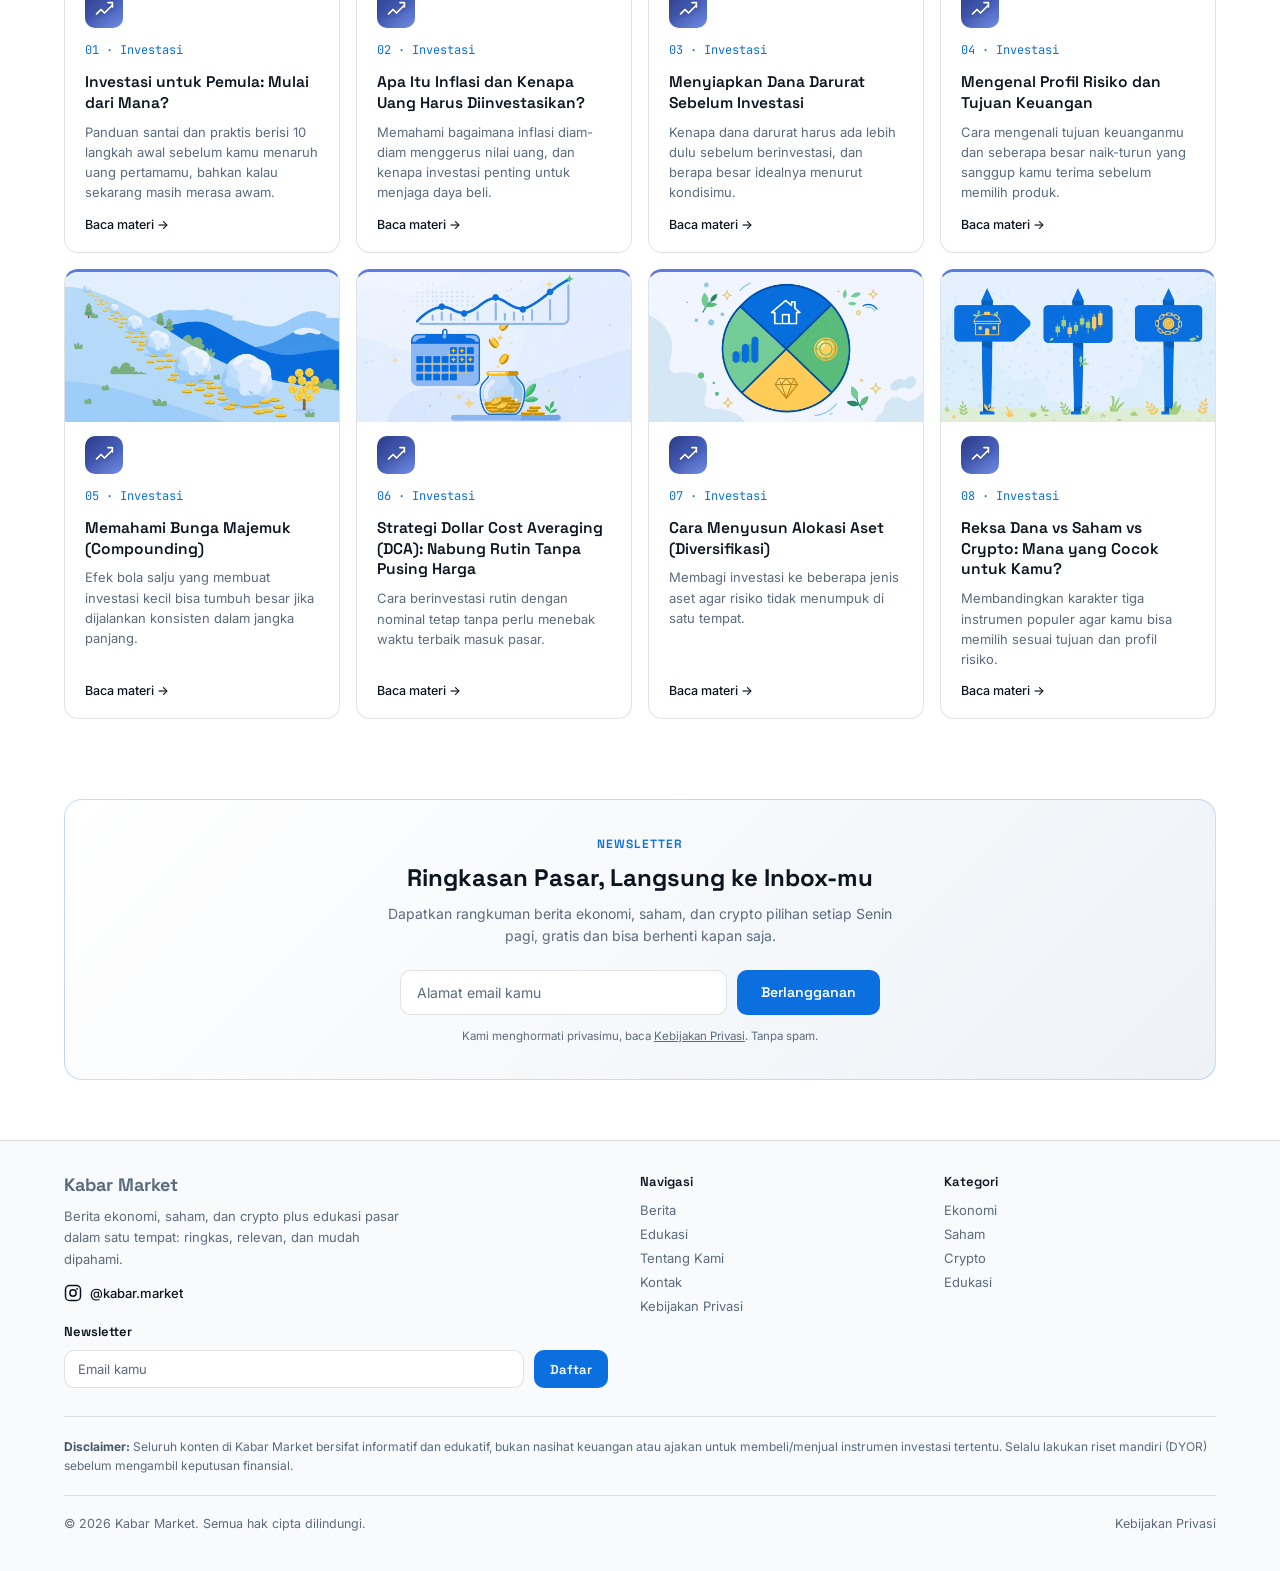
==== commit 653fa0cd: "perbaiki: decode entitas judul, blokir kolom curhat, terjemahan Groq, verifikasi Google" ====
--- a/index.html
+++ b/index.html
@@ -5,6 +5,7 @@
 <meta name="viewport" content="width=device-width, initial-scale=1.0">
 <title>Kabar Market: Ekonomi, Saham & Crypto</title>
 <meta name="description" content="Kabar Market menyajikan berita ekonomi, saham, dan crypto serta edukasi pasar secara ringkas, relevan, dan mudah dipahami dalam satu tempat.">
+  <meta name="google-site-verification" content="i-W2y2OzkW0COTLfkr6rZUus-695xxAshYfWRpZXpfU">
 <meta name="author" content="Kabar Market">
 <meta name="keywords" content="berita ekonomi, saham, crypto, IHSG, bitcoin, investasi, edukasi pasar">
 <meta property="og:title" content="Kabar Market: Ekonomi, Saham & Crypto">
--- a/assets/style.css
+++ b/assets/style.css
@@ -418,6 +418,10 @@
   .edu-card:hover, .edu-card:focus-visible{
     transform:translateY(-2px);
     border-color:rgba(11,111,224,0.35);
+  }
+  .edu-card-img{
+    display:block; width:calc(100% + 40px); height:150px; object-fit:cover;
+    margin:-20px -20px 14px; border-radius:14px 14px 0 0; background:var(--ink-3);
   }
   .edu-num{
     font-family:'JetBrains Mono', monospace;
